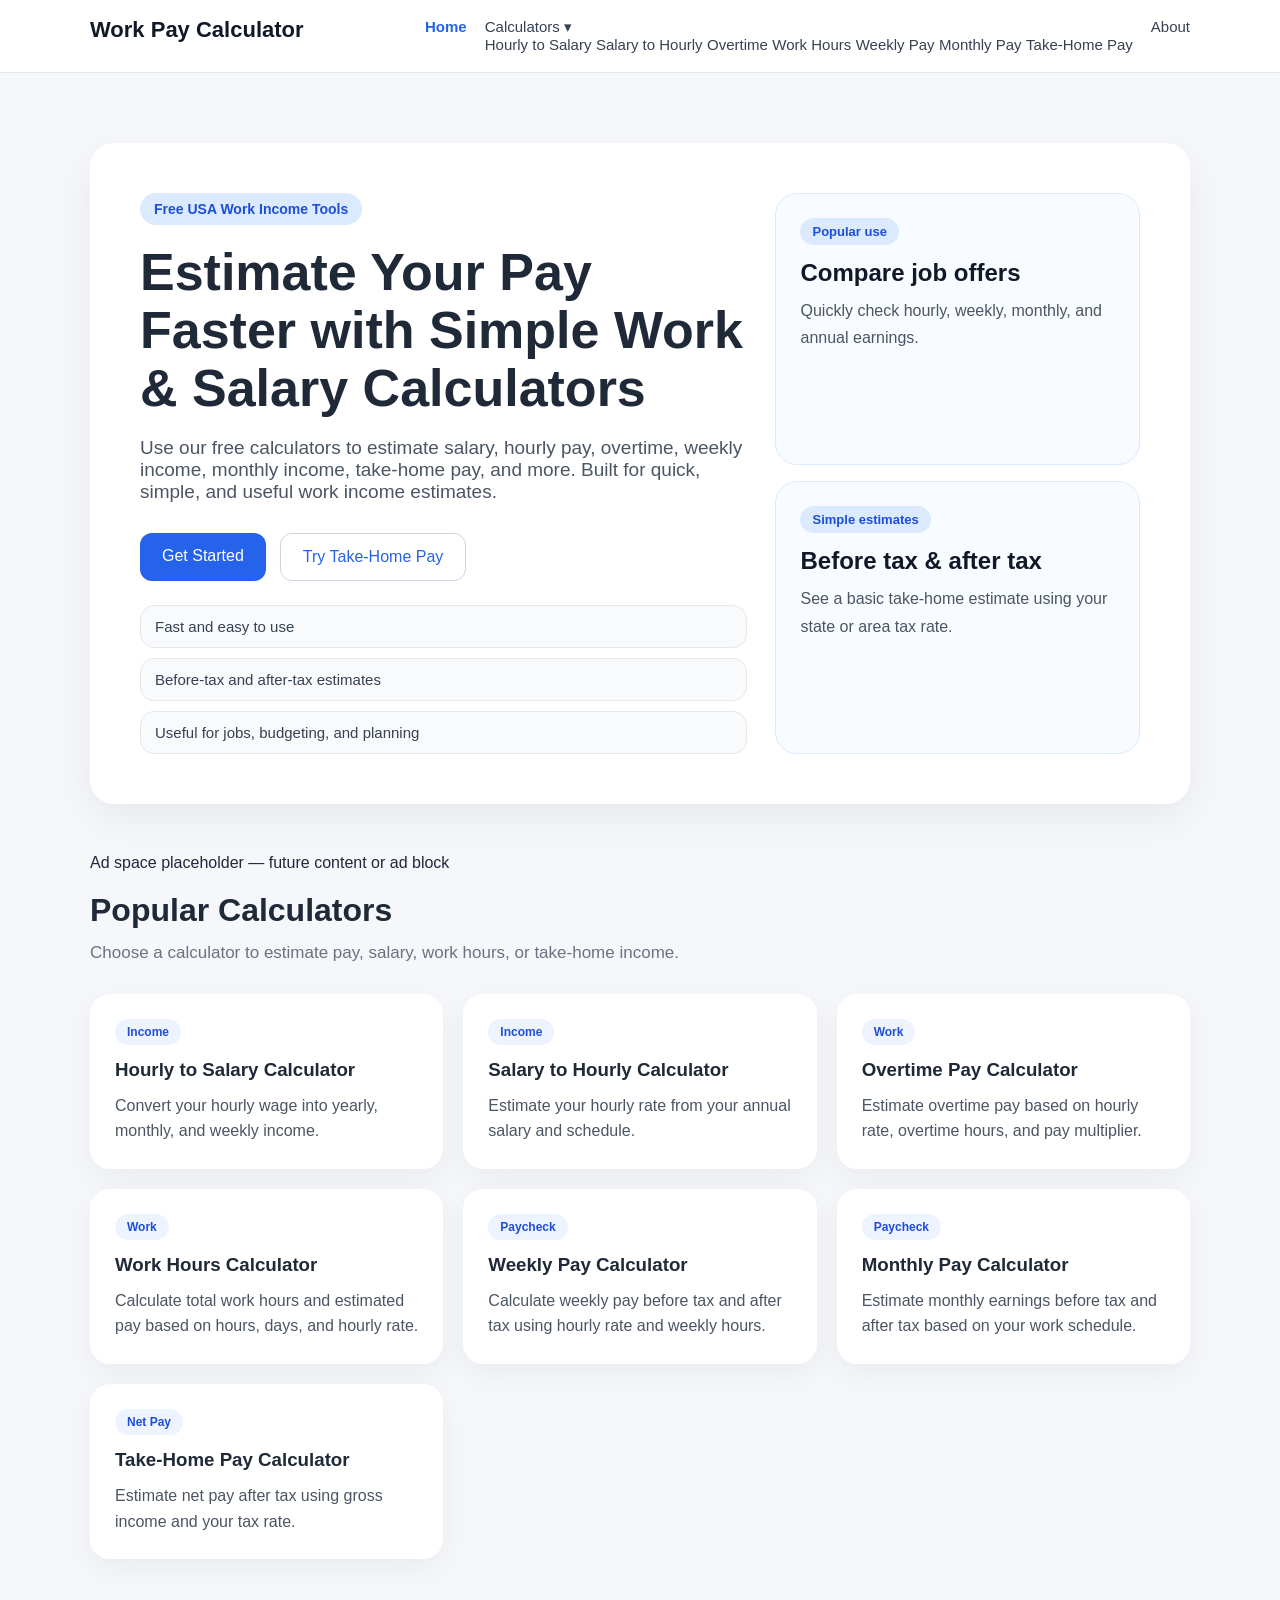
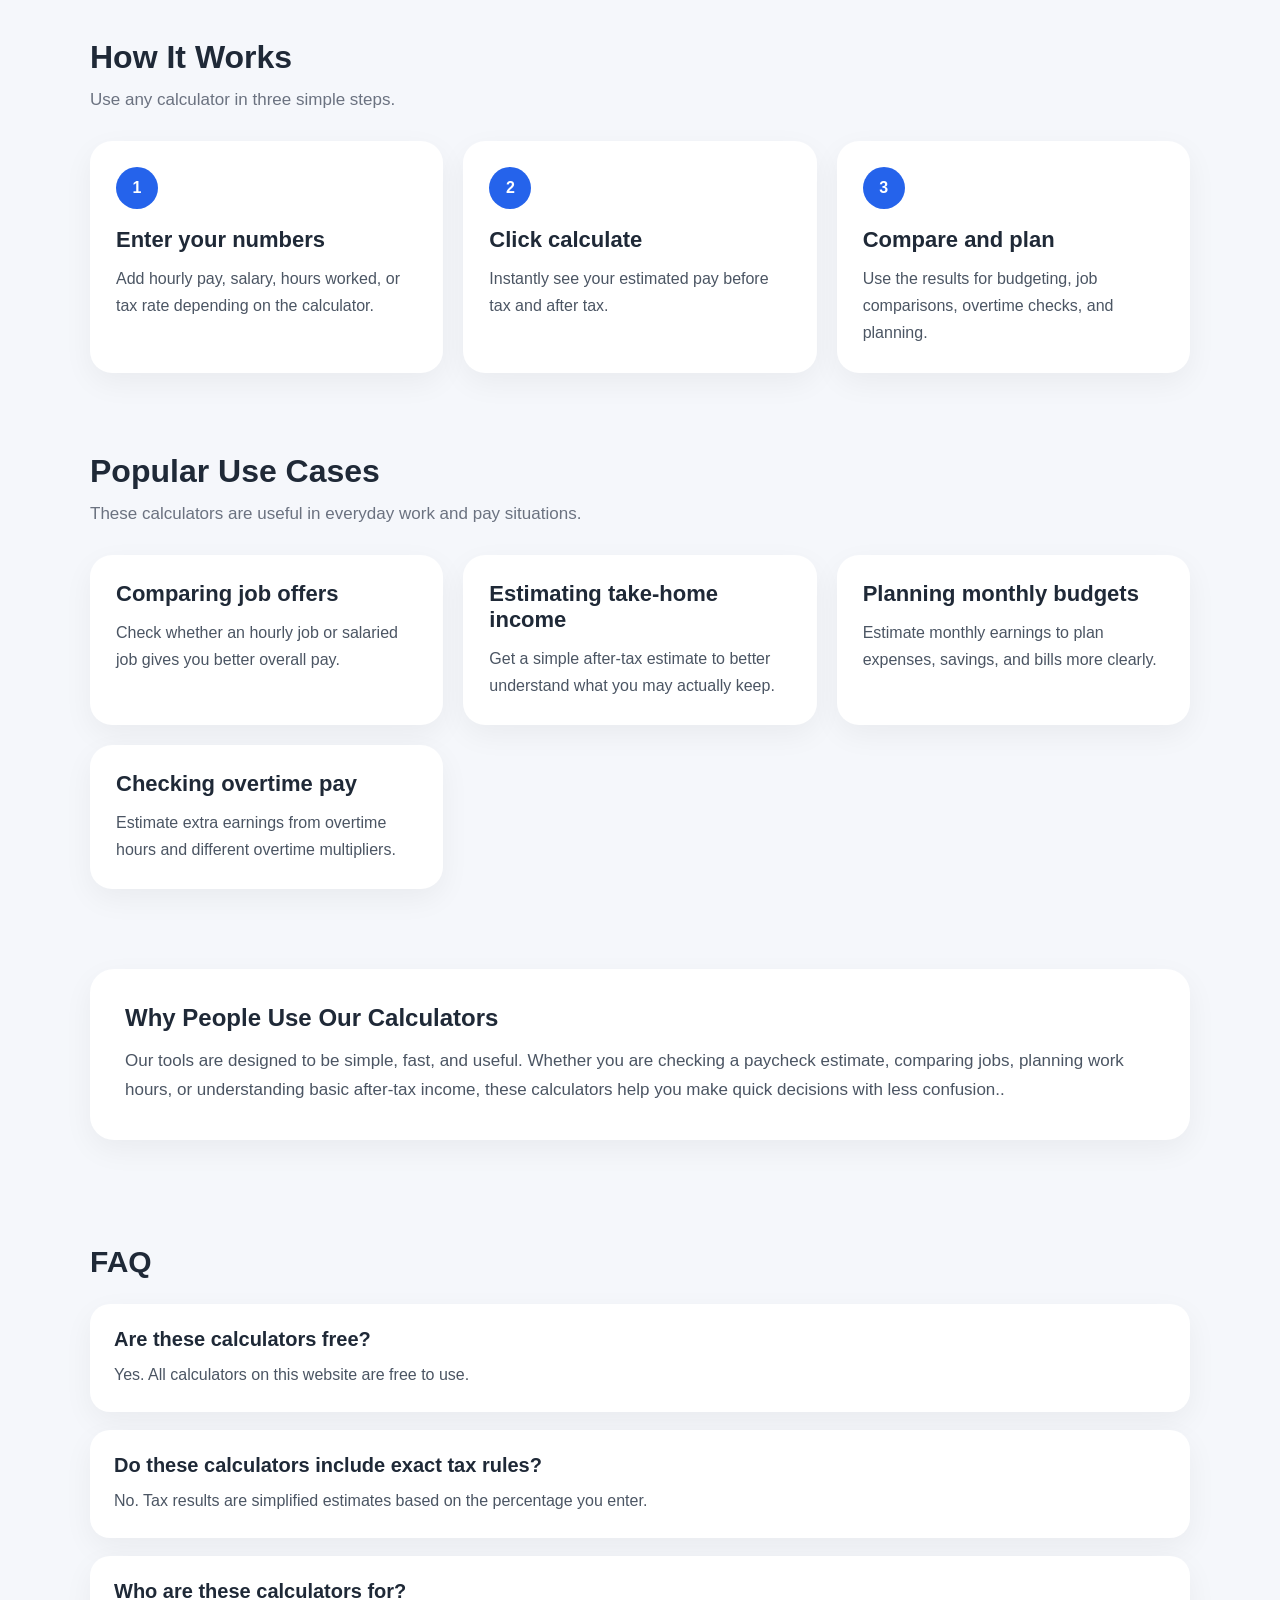
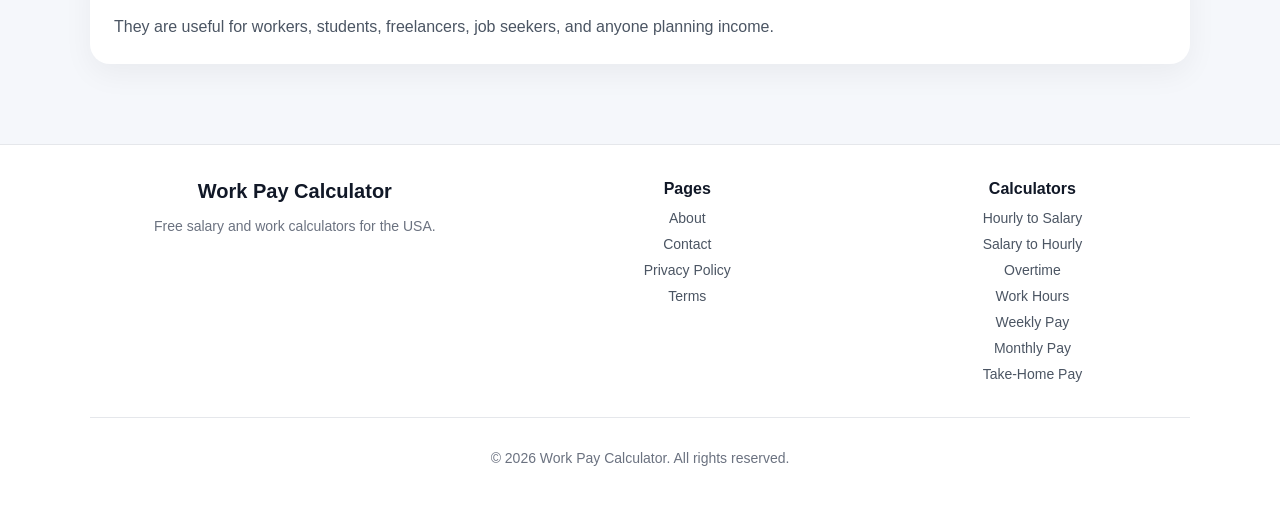
==== index.html @ ed61ca76 "commit" ====
<!DOCTYPE html>
<html lang="en">
<head>
    <meta name="google-site-verification" content="kU5WNx88euEe9lSblEn7c-zo62_xEEezcfYsFqcPrnw" />
    <meta charset="UTF-8">
    <meta name="viewport" content="width=device-width, initial-scale=1.0">
    <title>Work Pay Calculator | Free Salary & Work Tools for the USA</title>
    <meta name="description" content="Free online salary and work calculators for the USA. Convert hourly pay to salary, salary to hourly, overtime, work hours, weekly pay, monthly pay, and take-home pay easily.">
    <meta name="keywords" content="salary calculator, hourly to salary, salary to hourly, overtime calculator, work hours calculator, weekly pay calculator, monthly pay calculator, take-home pay calculator">
    <meta name="author" content="Work Pay Calculator">
    <link rel="canonical" href="https://abi-1-1.github.io/work-pay-calculator/">

    <meta property="og:title" content="Work Pay Calculator | Free Salary & Work Tools for the USA">
    <meta property="og:description" content="Free online calculators for salary, hourly pay, overtime, work hours, weekly pay, monthly pay, and take-home pay.">
    <meta property="og:type" content="website">
    <meta property="og:url" content="https://abi-1-1.github.io/work-pay-calculator/">
    <meta property="og:site_name" content="Work Pay Calculator">

    <meta name="twitter:card" content="summary">
    <meta name="twitter:title" content="Work Pay Calculator">
    <meta name="twitter:description" content="Free salary and work calculators for the USA.">

    <link rel="stylesheet" href="css/style.css">
</head>
<body>

    <header class="site-header">
        <div class="container">
            <a href="index.html" class="logo">Work Pay Calculator</a>

            <nav class="nav">
                <a class="active" href="index.html">Home</a>

                <div class="dropdown">
                    <a href="#" class="dropdown-toggle">Calculators ▾</a>
                    <div class="dropdown-menu">
                        <a href="hourly-to-salary.html">Hourly to Salary</a>
                        <a href="salary-to-hourly.html">Salary to Hourly</a>
                        <a href="overtime-calculator.html">Overtime</a>
                        <a href="work-hours-calculator.html">Work Hours</a>
                        <a href="weekly-pay-calculator.html">Weekly Pay</a>
                        <a href="monthly-pay-calculator.html">Monthly Pay</a>
                        <a href="take-home-pay-calculator.html">Take-Home Pay</a>
                    </div>
                </div>

                <a href="about.html">About</a>
            </nav>
        </div>
    </header>

    <main>
        <section class="hero hero-large">
            <div class="container">
                <div class="hero-box hero-grid">
                    <div class="hero-text">
                        <span class="hero-badge">Free USA Work Income Tools</span>
                        <h1>Estimate Your Pay Faster with Simple Work & Salary Calculators</h1>
                        <p>
                            Use our free calculators to estimate salary, hourly pay, overtime,
                            weekly income, monthly income, take-home pay, and more.
                            Built for quick, simple, and useful work income estimates.
                        </p>

                        <div class="hero-actions">
                            <a class="main-button" href="hourly-to-salary.html">Get Started</a>
                            <a class="secondary-button" href="take-home-pay-calculator.html">Try Take-Home Pay</a>
                        </div>

                        <div class="hero-points">
                            <div class="hero-point">Fast and easy to use</div>
                            <div class="hero-point">Before-tax and after-tax estimates</div>
                            <div class="hero-point">Useful for jobs, budgeting, and planning</div>
                        </div>
                    </div>

                    <div class="hero-side-card">
                        <div class="mini-stat-card">
                            <div class="mini-stat-label">Popular use</div>
                            <div class="mini-stat-title">Compare job offers</div>
                            <p>Quickly check hourly, weekly, monthly, and annual earnings.</p>
                        </div>

                        <div class="mini-stat-card">
                            <div class="mini-stat-label">Simple estimates</div>
                            <div class="mini-stat-title">Before tax & after tax</div>
                            <p>See a basic take-home estimate using your state or area tax rate.</p>
                        </div>
                    </div>
                </div>
            </div>
        </section>

        <section class="container">
            <div class="ad-placeholder">
                Ad space placeholder — future content or ad block
            </div>
        </section>

        <section class="cards-section">
            <div class="container">
                <div class="section-heading">
                    <h2>Popular Calculators</h2>
                    <p>Choose a calculator to estimate pay, salary, work hours, or take-home income.</p>
                </div>

                <div class="cards cards-better">
                    <a class="card card-link" href="hourly-to-salary.html">
                        <span class="card-tag">Income</span>
                        <h3>Hourly to Salary Calculator</h3>
                        <p>Convert your hourly wage into yearly, monthly, and weekly income.</p>
                    </a>

                    <a class="card card-link" href="salary-to-hourly.html">
                        <span class="card-tag">Income</span>
                        <h3>Salary to Hourly Calculator</h3>
                        <p>Estimate your hourly rate from your annual salary and schedule.</p>
                    </a>

                    <a class="card card-link" href="overtime-calculator.html">
                        <span class="card-tag">Work</span>
                        <h3>Overtime Pay Calculator</h3>
                        <p>Estimate overtime pay based on hourly rate, overtime hours, and pay multiplier.</p>
                    </a>

                    <a class="card card-link" href="work-hours-calculator.html">
                        <span class="card-tag">Work</span>
                        <h3>Work Hours Calculator</h3>
                        <p>Calculate total work hours and estimated pay based on hours, days, and hourly rate.</p>
                    </a>

                    <a class="card card-link" href="weekly-pay-calculator.html">
                        <span class="card-tag">Paycheck</span>
                        <h3>Weekly Pay Calculator</h3>
                        <p>Calculate weekly pay before tax and after tax using hourly rate and weekly hours.</p>
                    </a>

                    <a class="card card-link" href="monthly-pay-calculator.html">
                        <span class="card-tag">Paycheck</span>
                        <h3>Monthly Pay Calculator</h3>
                        <p>Estimate monthly earnings before tax and after tax based on your work schedule.</p>
                    </a>

                    <a class="card card-link" href="take-home-pay-calculator.html">
                        <span class="card-tag">Net Pay</span>
                        <h3>Take-Home Pay Calculator</h3>
                        <p>Estimate net pay after tax using gross income and your tax rate.</p>
                    </a>
                </div>
            </div>
        </section>

        <section class="info-section">
            <div class="container">
                <div class="section-heading">
                    <h2>How It Works</h2>
                    <p>Use any calculator in three simple steps.</p>
                </div>

                <div class="steps-grid">
                    <div class="step-card">
                        <div class="step-number">1</div>
                        <h3>Enter your numbers</h3>
                        <p>Add hourly pay, salary, hours worked, or tax rate depending on the calculator.</p>
                    </div>

                    <div class="step-card">
                        <div class="step-number">2</div>
                        <h3>Click calculate</h3>
                        <p>Instantly see your estimated pay before tax and after tax.</p>
                    </div>

                    <div class="step-card">
                        <div class="step-number">3</div>
                        <h3>Compare and plan</h3>
                        <p>Use the results for budgeting, job comparisons, overtime checks, and planning.</p>
                    </div>
                </div>
            </div>
        </section>

        <section class="use-cases-section">
            <div class="container">
                <div class="section-heading">
                    <h2>Popular Use Cases</h2>
                    <p>These calculators are useful in everyday work and pay situations.</p>
                </div>

                <div class="use-cases-grid">
                    <div class="use-case-card">
                        <h3>Comparing job offers</h3>
                        <p>Check whether an hourly job or salaried job gives you better overall pay.</p>
                    </div>

                    <div class="use-case-card">
                        <h3>Estimating take-home income</h3>
                        <p>Get a simple after-tax estimate to better understand what you may actually keep.</p>
                    </div>

                    <div class="use-case-card">
                        <h3>Planning monthly budgets</h3>
                        <p>Estimate monthly earnings to plan expenses, savings, and bills more clearly.</p>
                    </div>

                    <div class="use-case-card">
                        <h3>Checking overtime pay</h3>
                        <p>Estimate extra earnings from overtime hours and different overtime multipliers.</p>
                    </div>
                </div>
            </div>
        </section>

        <section class="why-section">
            <div class="container">
                <div class="info-box">
                    <h2>Why People Use Our Calculators</h2>
                    <p>
                        Our tools are designed to be simple, fast, and useful. Whether you are checking
                        a paycheck estimate, comparing jobs, planning work hours, or understanding basic
                        after-tax income, these calculators help you make quick decisions with less confusion..
                    </p>
                </div>
            </div>
        </section>

        <section class="faq-section">
            <div class="container">
                <h2>FAQ</h2>

                <div class="faq-list">
                    <div class="faq-item">
                        <h3>Are these calculators free?</h3>
                        <p>Yes. All calculators on this website are free to use.</p>
                    </div>

                    <div class="faq-item">
                        <h3>Do these calculators include exact tax rules?</h3>
                        <p>No. Tax results are simplified estimates based on the percentage you enter.</p>
                    </div>

                    <div class="faq-item">
                        <h3>Who are these calculators for?</h3>
                        <p>They are useful for workers, students, freelancers, job seekers, and anyone planning income.</p>
                    </div>
                </div>
            </div>
        </section>
    </main>

    <footer class="site-footer">
        <div class="container footer-grid">
            <div>
                <div class="footer-brand">Work Pay Calculator</div>
                <p class="footer-text">Free salary and work calculators for the USA.</p>
            </div>

            <div>
                <div class="footer-title">Pages</div>
                <a href="about.html">About</a>
                <a href="contact.html">Contact</a>
                <a href="privacy-policy.html">Privacy Policy</a>
                <a href="terms.html">Terms</a>
            </div>

            <div>
                <div class="footer-title">Calculators</div>
                <a href="hourly-to-salary.html">Hourly to Salary</a>
                <a href="salary-to-hourly.html">Salary to Hourly</a>
                <a href="overtime-calculator.html">Overtime</a>
                <a href="work-hours-calculator.html">Work Hours</a>
                <a href="weekly-pay-calculator.html">Weekly Pay</a>
                <a href="monthly-pay-calculator.html">Monthly Pay</a>
                <a href="take-home-pay-calculator.html">Take-Home Pay</a>
            </div>
        </div>

        <div class="container footer-bottom">
            <p>© 2026 Work Pay Calculator. All rights reserved.</p>
        </div>
    </footer>

</body>
</html>
---- css/style.css ----
* {
    box-sizing: border-box;
}

body {
    margin: 0;
    font-family: Arial, sans-serif;
    color: #1f2937;
    background: #f5f7fb;
}

.container {
    width: 90%;
    max-width: 1100px;
    margin: 0 auto;
}

.site-header {
    background: white;
    border-bottom: 1px solid #e5e7eb;
}

.site-header .container {
    display: flex;
    justify-content: space-between;
    align-items: flex-start;
    padding: 18px 0;
    gap: 24px;
}

.logo {
    font-size: 22px;
    font-weight: bold;
    color: #111827;
    text-decoration: none;
    line-height: 1.1;
    flex-shrink: 0;
}

.nav {
    display: flex;
    flex-wrap: wrap;
    gap: 10px 18px;
    justify-content: flex-end;
}

.nav a {
    text-decoration: none;
    color: #374151;
    font-size: 15px;
    margin-left: 0;
    white-space: nowrap;
}

.nav a:hover {
    color: #111827;
}

.hero {
    padding: 80px 0;
}

.hero-box {
    background: white;
    border-radius: 24px;
    padding: 60px;
    box-shadow: 0 15px 40px rgba(0, 0, 0, 0.06);
}

.hero h1 {
    font-size: 42px;
    margin-top: 0;
    margin-bottom: 20px;
    line-height: 1.2;
}

.hero p {
    font-size: 18px;
    color: #4b5563;
    max-width: 700px;
    margin-bottom: 30px;
}

button {
    background: #2563eb;
    color: white;
    border: none;
    padding: 14px 22px;
    border-radius: 12px;
    font-size: 16px;
    cursor: pointer;
}

button:hover {
    background: #1d4ed8;
}

.cards-section {
    padding: 20px 0 80px;
}

.cards-section h2 {
    font-size: 30px;
    margin-bottom: 25px;
}

.cards {
    display: grid;
    grid-template-columns: repeat(3, 1fr);
    gap: 20px;
}

.card {
    background: white;
    border-radius: 20px;
    padding: 25px;
    box-shadow: 0 10px 30px rgba(0, 0, 0, 0.05);
}

.card h3 {
    margin-top: 0;
    margin-bottom: 12px;
}

.card p {
    margin: 0;
    color: #4b5563;
    line-height: 1.6;
}

.site-footer {
    background: white;
    border-top: 1px solid #e5e7eb;
    padding: 25px 0;
    text-align: center;
    color: #6b7280;
    font-size: 14px;
}

@media (max-width: 900px) {
    .cards {
        grid-template-columns: 1fr;
    }

    .hero-box {
        padding: 35px 25px;
    }

    .hero h1 {
        font-size: 30px;
    }

    .site-header .container {
        flex-direction: column;
        gap: 15px;
    }

    .nav a {
        margin: 0 10px;
    }
}

.main-button {
    display: inline-block;
    background: #2563eb;
    color: white;
    text-decoration: none;
    padding: 14px 22px;
    border-radius: 12px;
    font-size: 16px;
}

.main-button:hover {
    background: #1d4ed8;
}

.calculator-page {
    padding: 70px 0;
}

.calculator-box {
    background: white;
    border-radius: 24px;
    padding: 40px;
    box-shadow: 0 15px 40px rgba(0, 0, 0, 0.06);
    max-width: 700px;
    margin: 0 auto;
}

.calculator-box h1 {
    margin-top: 0;
    margin-bottom: 15px;
    font-size: 36px;
}

.calculator-intro {
    color: #4b5563;
    line-height: 1.6;
    margin-bottom: 30px;
}

.form-group {
    margin-bottom: 20px;
}

.form-group label {
    display: block;
    margin-bottom: 8px;
    font-weight: bold;
}

.form-group input {
    width: 100%;
    padding: 14px;
    border: 1px solid #d1d5db;
    border-radius: 12px;
    font-size: 16px;
}

.result-box {
    margin-top: 30px;
    background: #f9fafb;
    border-radius: 18px;
    padding: 25px;
}

.result-box h2 {
    margin-top: 0;
}

.result-box p {
    font-size: 18px;
    margin: 12px 0;
}


.logo {
    font-size: 22px;
    font-weight: bold;
    color: #111827;
    text-decoration: none;
}

.hero-badge {
    display: inline-block;
    background: #dbeafe;
    color: #1d4ed8;
    padding: 8px 14px;
    border-radius: 999px;
    font-size: 14px;
    font-weight: bold;
    margin-bottom: 18px;
}

.hero-actions {
    display: flex;
    gap: 14px;
    flex-wrap: wrap;
    margin-top: 10px;
}

.hero-actions a {
    text-align: center;
}

.secondary-button {
    display: inline-block;
    background: white;
    color: #2563eb;
    text-decoration: none;
    padding: 14px 22px;
    border-radius: 12px;
    font-size: 16px;
    border: 1px solid #cbd5e1;
}

.secondary-button:hover {
    background: #f8fafc;
}

.card-link {
    text-decoration: none;
    color: inherit;
    display: block;
}

.card-link:hover {
    transform: translateY(-3px);
    transition: 0.2s;
}

.info-section {
    padding: 0 0 80px;
}

.info-box {
    background: white;
    border-radius: 24px;
    padding: 35px;
    box-shadow: 0 10px 30px rgba(0, 0, 0, 0.05);
}

.info-box h2 {
    margin-top: 0;
    margin-bottom: 15px;
}

.info-box p {
    margin: 0;
    color: #4b5563;
    line-height: 1.7;
    font-size: 17px;
}

.faq-section {
    padding: 0 0 80px;
}

.faq-section h2 {
    font-size: 30px;
    margin-bottom: 25px;
}

.faq-list {
    display: grid;
    gap: 18px;
}

.faq-item {
    background: white;
    border-radius: 20px;
    padding: 24px;
    box-shadow: 0 10px 30px rgba(0, 0, 0, 0.05);
}

.faq-item h3 {
    margin-top: 0;
    margin-bottom: 10px;
    font-size: 20px;
}

.faq-item p {
    margin: 0;
    color: #4b5563;
    line-height: 1.7;
}

.page-section {
    padding: 70px 0;
}

.content-box {
    background: white;
    border-radius: 24px;
    padding: 40px;
    box-shadow: 0 15px 40px rgba(0, 0, 0, 0.06);
    max-width: 850px;
    margin: 0 auto;
}

.content-box h1 {
    margin-top: 0;
    margin-bottom: 20px;
    font-size: 38px;
}

.content-box h2 {
    margin-top: 30px;
    margin-bottom: 14px;
    font-size: 24px;
}

.content-box p {
    color: #4b5563;
    line-height: 1.8;
    font-size: 17px;
    margin-bottom: 16px;
}

.content-list {
    color: #4b5563;
    line-height: 1.8;
    padding-left: 22px;
}

.calculator-content {
    margin-top: 30px;
}

.button-row {
    display: flex;
    gap: 12px;
    flex-wrap: wrap;
}

.secondary-action {
    background: #e5e7eb;
    color: #111827;
}

.secondary-action:hover {
    background: #d1d5db;
}

.nav a.active {
    color: #2563eb;
    font-weight: bold;
}

.result-box {
    margin-top: 30px;
    background: linear-gradient(135deg, #f8fbff, #eef4ff);
    border: 1px solid #dbeafe;
    border-radius: 18px;
    padding: 25px;
}

.result-box h2 {
    margin-top: 0;
    margin-bottom: 16px;
}

.result-box p {
    font-size: 18px;
    margin: 12px 0;
    color: #1f2937;
}

.result-box span {
    font-weight: bold;
    color: #1d4ed8;
}

.site-footer {
    background: white;
    border-top: 1px solid #e5e7eb;
    padding-top: 35px;
    color: #6b7280;
    font-size: 14px;
}

.footer-grid {
    display: grid;
    grid-template-columns: 1.3fr 1fr 1fr;
    gap: 30px;
    padding-bottom: 25px;
}

.footer-brand {
    font-size: 20px;
    font-weight: bold;
    color: #111827;
    margin-bottom: 12px;
}

.footer-text {
    margin: 0;
    color: #6b7280;
    line-height: 1.7;
}

.footer-title {
    font-size: 16px;
    font-weight: bold;
    color: #111827;
    margin-bottom: 12px;
}

.site-footer a {
    display: block;
    text-decoration: none;
    color: #4b5563;
    margin-bottom: 10px;
}

.site-footer a:hover {
    color: #2563eb;
}

.footer-bottom {
    border-top: 1px solid #e5e7eb;
    padding: 18px 0;
    text-align: center;
}

@media (max-width: 900px) {
    .footer-grid {
        grid-template-columns: 1fr;
    }
}

.field-note {
    margin-top: 8px;
    font-size: 14px;
    line-height: 1.6;
    color: #6b7280;
}

.hero-large {
    padding: 70px 0 50px;
}

.hero-grid {
    display: grid;
    grid-template-columns: 1.5fr 0.9fr;
    gap: 28px;
    align-items: stretch;
}

.hero-large .hero-box {
    padding: 50px;
}

.hero-large h1 {
    font-size: 52px;
    line-height: 1.12;
    margin-bottom: 18px;
}

.hero-large p {
    font-size: 19px;
    max-width: 760px;
}

.hero-points {
    display: grid;
    gap: 10px;
    margin-top: 24px;
}

.hero-point {
    background: #f8fafc;
    border: 1px solid #e5e7eb;
    border-radius: 14px;
    padding: 12px 14px;
    font-size: 15px;
    color: #374151;
}

.hero-side-card {
    display: grid;
    gap: 16px;
}

.mini-stat-card {
    background: #f8fbff;
    border: 1px solid #dbeafe;
    border-radius: 22px;
    padding: 24px;
}

.mini-stat-label {
    display: inline-block;
    background: #dbeafe;
    color: #1d4ed8;
    padding: 6px 12px;
    border-radius: 999px;
    font-size: 13px;
    font-weight: bold;
    margin-bottom: 14px;
}

.mini-stat-title {
    font-size: 24px;
    font-weight: bold;
    color: #111827;
    margin-bottom: 10px;
}

.mini-stat-card p {
    margin: 0;
    color: #4b5563;
    line-height: 1.7;
    font-size: 16px;
}

.section-heading {
    margin-bottom: 26px;
}

.section-heading h2 {
    font-size: 32px;
    margin: 0 0 10px;
}

.section-heading p {
    margin: 0;
    color: #6b7280;
    font-size: 17px;
    line-height: 1.7;
}

.cards-better {
    grid-template-columns: repeat(3, 1fr);
}

.card-tag {
    display: inline-block;
    background: #eef4ff;
    color: #1d4ed8;
    border-radius: 999px;
    padding: 6px 12px;
    font-size: 12px;
    font-weight: bold;
    margin-bottom: 14px;
}

.card-link {
    transition: transform 0.2s, box-shadow 0.2s;
}

.card-link:hover {
    transform: translateY(-4px);
    box-shadow: 0 18px 34px rgba(0, 0, 0, 0.08);
}

.steps-grid,
.use-cases-grid {
    display: grid;
    grid-template-columns: repeat(3, 1fr);
    gap: 20px;
}

.step-card,
.use-case-card {
    background: white;
    border-radius: 22px;
    padding: 26px;
    box-shadow: 0 10px 30px rgba(0, 0, 0, 0.05);
}

.step-number {
    width: 42px;
    height: 42px;
    border-radius: 50%;
    background: #2563eb;
    color: white;
    display: flex;
    align-items: center;
    justify-content: center;
    font-weight: bold;
    margin-bottom: 18px;
}

.step-card h3,
.use-case-card h3 {
    margin-top: 0;
    margin-bottom: 12px;
    font-size: 22px;
}

.step-card p,
.use-case-card p {
    margin: 0;
    color: #4b5563;
    line-height: 1.7;
}

.use-cases-section,
.why-section {
    padding: 0 0 80px;
}

@media (max-width: 1100px) {
    .hero-grid {
        grid-template-columns: 1fr;
    }

    .cards-better,
    .steps-grid,
    .use-cases-grid {
        grid-template-columns: 1fr 1fr;
    }

    .hero-large h1 {
        font-size: 40px;
    }
}

@media (max-width: 900px) {
    .cards-better,
    .steps-grid,
    .use-cases-grid {
        grid-template-columns: 1fr;
    }

    .hero-large .hero-box {
        padding: 32px 24px;
    }

    .hero-large h1 {
        font-size: 32px;
    }

    .hero-large p {
        font-size: 17px;
    }
}

.hero-large {
    padding: 70px 0 50px;
}

.hero-grid {
    display: grid;
    grid-template-columns: 1.5fr 0.9fr;
    gap: 28px;
    align-items: stretch;
}

.hero-large .hero-box {
    padding: 50px;
}

.hero-large h1 {
    font-size: 52px;
    line-height: 1.12;
    margin-bottom: 18px;
}

.hero-large p {
    font-size: 19px;
    max-width: 760px;
}

.hero-points {
    display: grid;
    gap: 10px;
    margin-top: 24px;
}

.hero-point {
    background: #f8fafc;
    border: 1px solid #e5e7eb;
    border-radius: 14px;
    padding: 12px 14px;
    font-size: 15px;
    color: #374151;
}

.hero-side-card {
    display: grid;
    gap: 16px;
}

.mini-stat-card {
    background: #f8fbff;
    border: 1px solid #dbeafe;
    border-radius: 22px;
    padding: 24px;
}

.mini-stat-label {
    display: inline-block;
    background: #dbeafe;
    color: #1d4ed8;
    padding: 6px 12px;
    border-radius: 999px;
    font-size: 13px;
    font-weight: bold;
    margin-bottom: 14px;
}

.mini-stat-title {
    font-size: 24px;
    font-weight: bold;
    color: #111827;
    margin-bottom: 10px;
}

.mini-stat-card p {
    margin: 0;
    color: #4b5563;
    line-height: 1.7;
    font-size: 16px;
}

.section-heading {
    margin-bottom: 26px;
}

.section-heading h2 {
    font-size: 32px;
    margin: 0 0 10px;
}

.section-heading p {
    margin: 0;
    color: #6b7280;
    font-size: 17px;
    line-height: 1.7;
}

.cards-better {
    grid-template-columns: repeat(3, 1fr);
}

.card-tag {
    display: inline-block;
    background: #eef4ff;
    color: #1d4ed8;
    border-radius: 999px;
    padding: 6px 12px;
    font-size: 12px;
    font-weight: bold;
    margin-bottom: 14px;
}

.card-link {
    transition: transform 0.2s, box-shadow 0.2s;
}

.card-link:hover {
    transform: translateY(-4px);
    box-shadow: 0 18px 34px rgba(0, 0, 0, 0.08);
}

.steps-grid,
.use-cases-grid {
    display: grid;
    grid-template-columns: repeat(3, 1fr);
    gap: 20px;
}

.step-card,
.use-case-card {
    background: white;
    border-radius: 22px;
    padding: 26px;
    box-shadow: 0 10px 30px rgba(0, 0, 0, 0.05);
}

.step-number {
    width: 42px;
    height: 42px;
    border-radius: 50%;
    background: #2563eb;
    color: white;
    display: flex;
    align-items: center;
    justify-content: center;
    font-weight: bold;
    margin-bottom: 18px;
}

.step-card h3,
.use-case-card h3 {
    margin-top: 0;
    margin-bottom: 12px;
    font-size: 22px;
}

.step-card p,
.use-case-card p {
    margin: 0;
    color: #4b5563;
    line-height: 1.7;
}

.use-cases-section,
.why-section {
    padding: 0 0 80px;
}

@media (max-width: 1100px) {
    .hero-grid {
        grid-template-columns: 1fr;
    }

    .cards-better,
    .steps-grid,
    .use-cases-grid {
        grid-template-columns: 1fr 1fr;
    }

    .hero-large h1 {
        font-size: 40px;
    }
}

@media (max-width: 900px) {
    .cards-better,
    .steps-grid,
    .use-cases-grid {
        grid-template-columns: 1fr;
    }

    .hero-large .hero-box {
        padding: 32px 24px;
    }

    .hero-large h1 {
        font-size: 32px;
    }

    .hero-large p {
        font-size: 17px;
    }
}
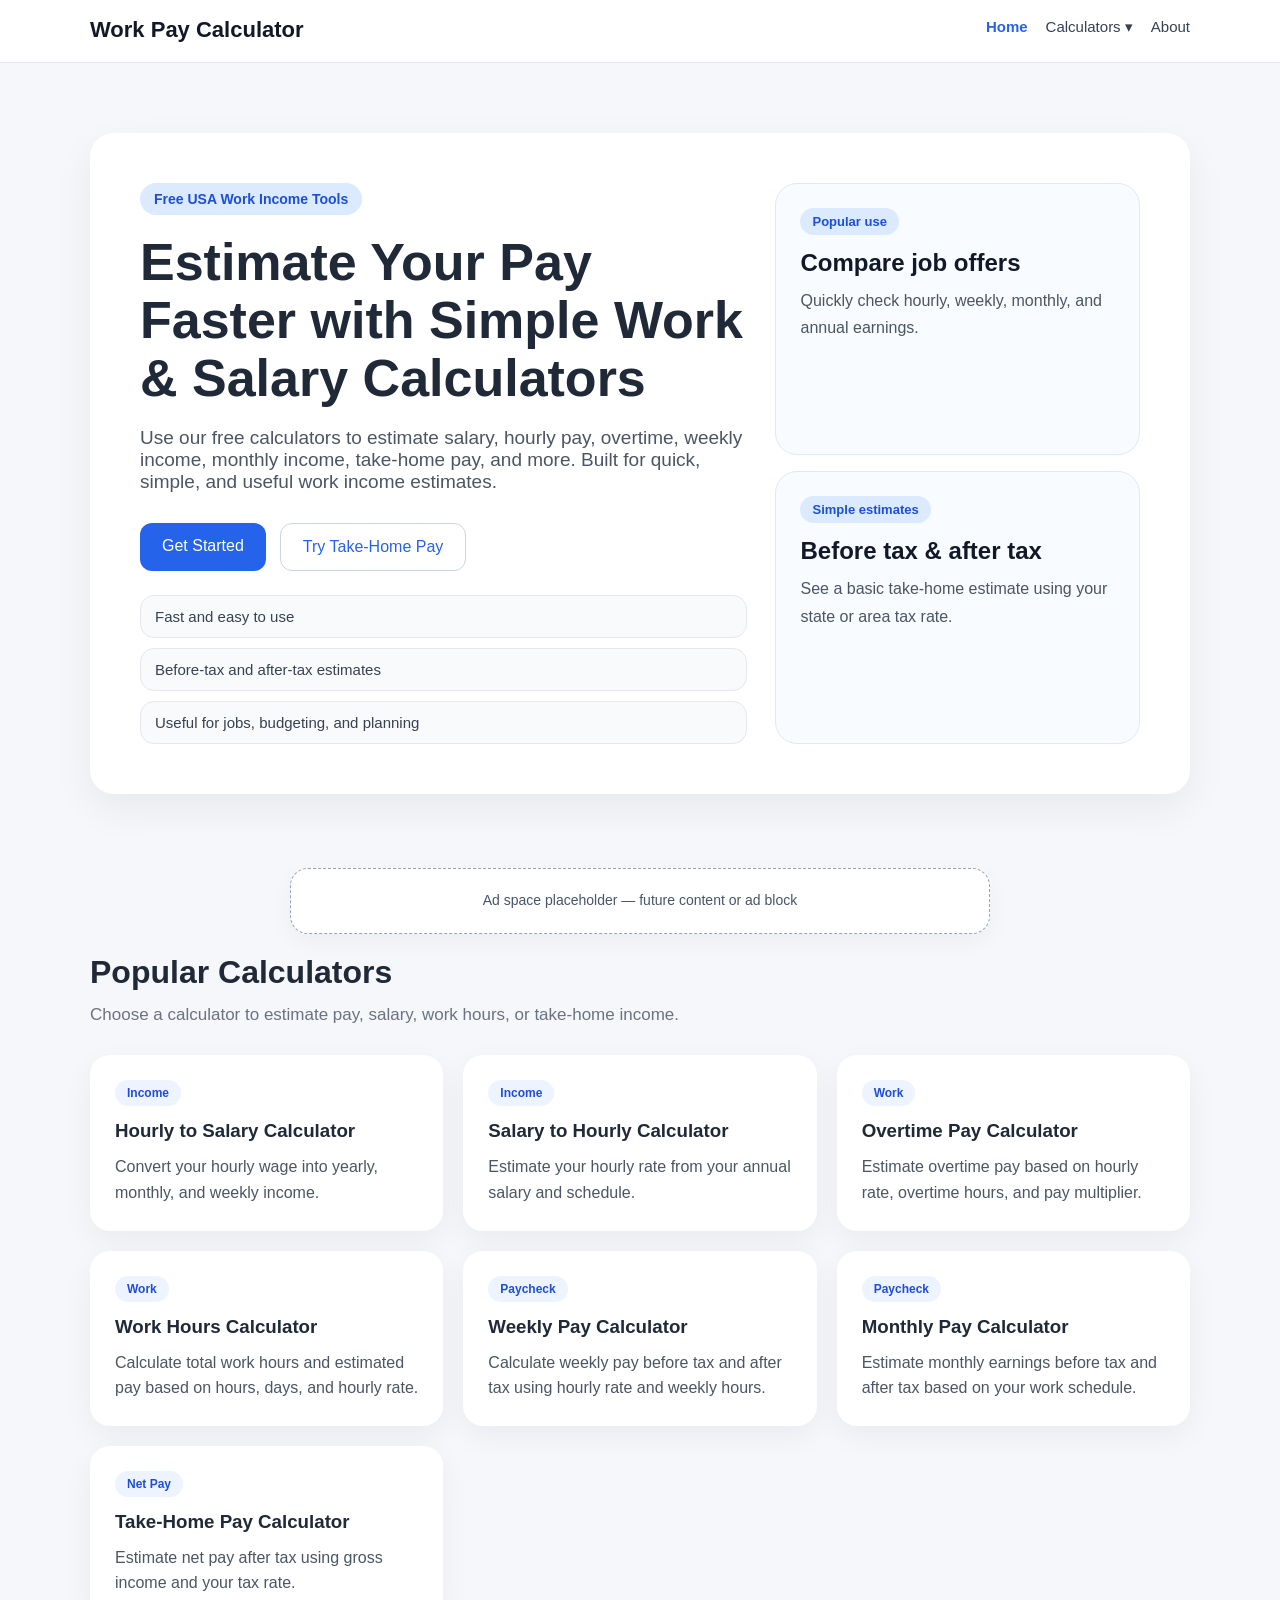
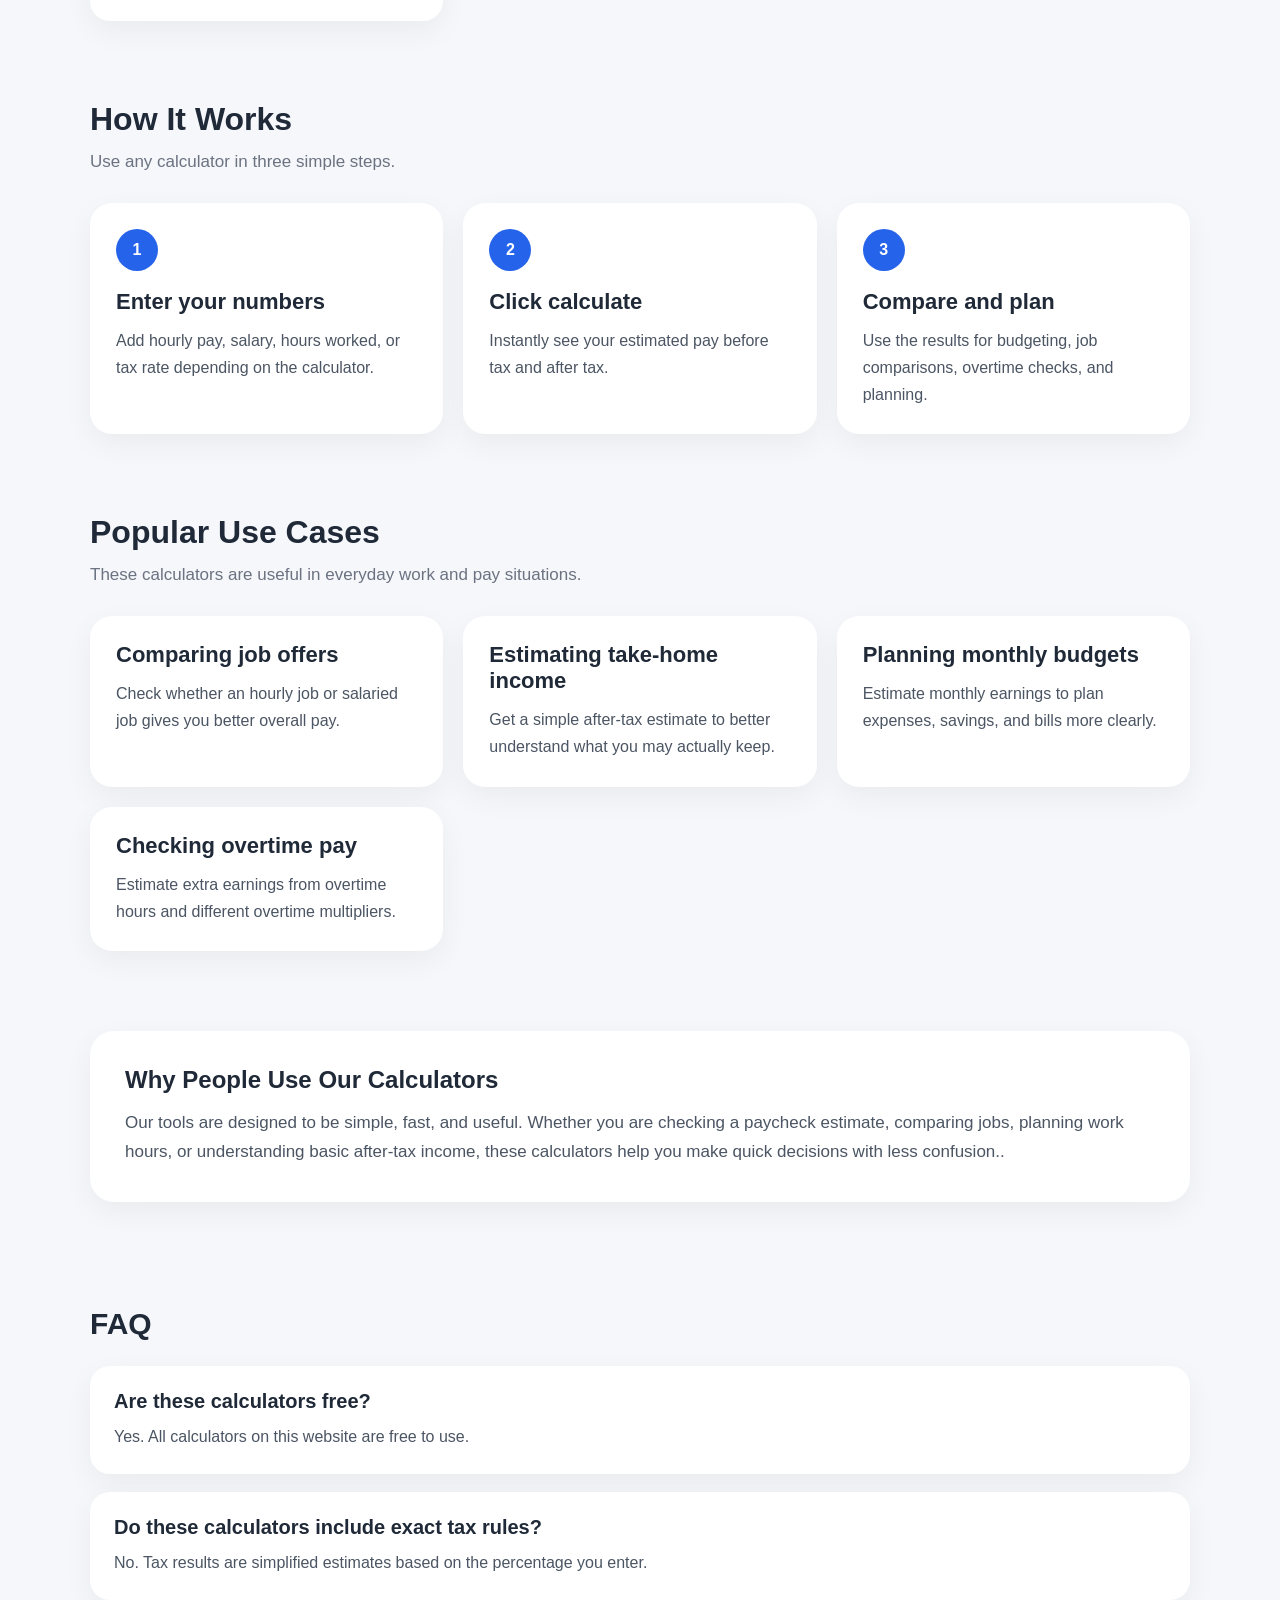
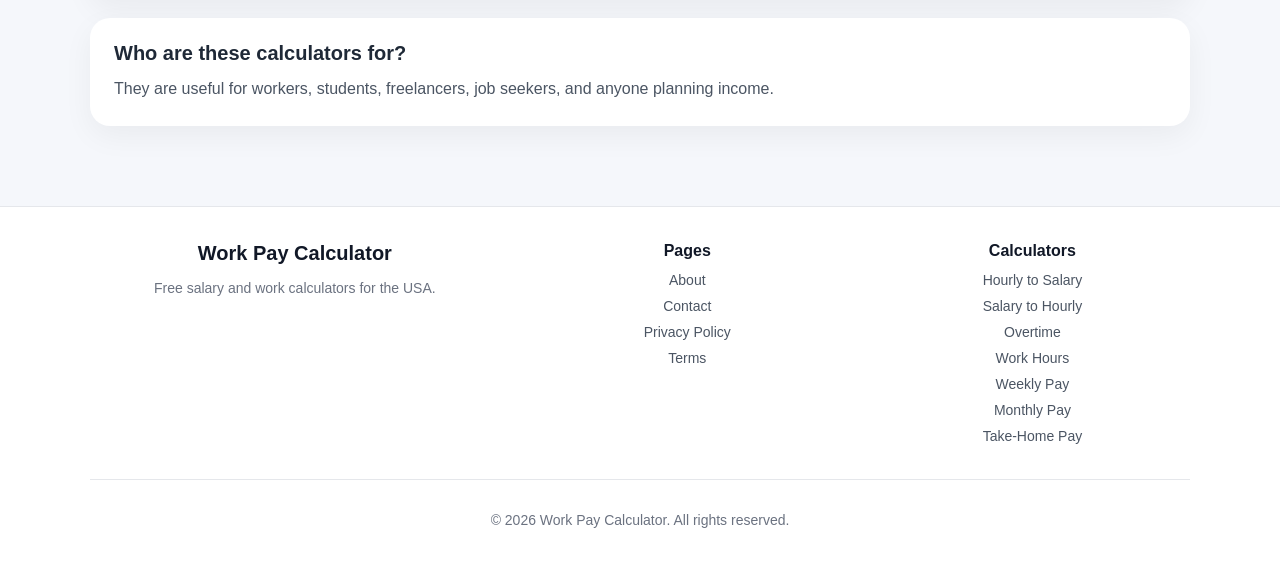
==== commit 882096e3: "Fix favicon and update sitemap" ====
--- a/index.html
+++ b/index.html
@@ -1,7 +1,6 @@
 <!DOCTYPE html>
 <html lang="en">
 <head>
-    <meta name="google-site-verification" content="kU5WNx88euEe9lSblEn7c-zo62_xEEezcfYsFqcPrnw" />
     <meta charset="UTF-8">
     <meta name="viewport" content="width=device-width, initial-scale=1.0">
     <title>Work Pay Calculator | Free Salary & Work Tools for the USA</title>
@@ -20,7 +19,9 @@
     <meta name="twitter:title" content="Work Pay Calculator">
     <meta name="twitter:description" content="Free salary and work calculators for the USA.">
 
+    <link rel="icon" type="image/svg+xml" href="favicon.svg">
     <link rel="stylesheet" href="css/style.css">
+    <meta name="google-site-verification" content="kU5WNx88euEe9lSblEn7c-zo62_xEEezcfYsFqcPrnw" />
 </head>
 <body>
 
--- a/css/style.css
+++ b/css/style.css
@@ -896,4 +896,184 @@
     .hero-large p {
         font-size: 17px;
     }
+}
+
+.dropdown {
+    position: relative;
+}
+
+.dropdown-toggle {
+    display: inline-block;
+    text-decoration: none;
+    color: #374151;
+    font-size: 15px;
+    white-space: nowrap;
+    cursor: pointer;
+}
+
+.dropdown-menu {
+    position: absolute;
+    top: 100%;
+    left: 0;
+    min-width: 230px;
+    background: white;
+    border: 1px solid #e5e7eb;
+    border-radius: 16px;
+    box-shadow: 0 14px 30px rgba(0, 0, 0, 0.08);
+    padding: 10px;
+    display: none;
+    z-index: 1000;
+}
+
+.dropdown-menu a {
+    display: block;
+    padding: 10px 12px;
+    border-radius: 10px;
+    text-decoration: none;
+    color: #374151;
+    font-size: 15px;
+    margin: 0;
+}
+
+.dropdown-menu a:hover {
+    background: #f3f4f6;
+    color: #111827;
+}
+
+.dropdown:hover .dropdown-menu {
+    display: block;
+}
+
+.dropdown-toggle.active,
+.dropdown-toggle:hover {
+    color: #2563eb;
+    font-weight: bold;
+}
+
+.dropdown {
+    position: relative;
+    padding-bottom: 8px;
+}
+
+.dropdown:hover .dropdown-toggle {
+    color: #2563eb;
+    font-weight: bold;
+}
+
+.copy-action {
+    background: #eef2ff;
+    color: #1d4ed8;
+    border: 1px solid #c7d2fe;
+}
+
+.copy-action:hover {
+    background: #e0e7ff;
+}
+
+.ad-placeholder {
+    max-width: 700px;
+    margin: 24px auto 0;
+    background: white;
+    border: 1px dashed #94a3b8;
+    border-radius: 18px;
+    padding: 20px;
+    text-align: center;
+    color: #475569;
+    font-size: 14px;
+    line-height: 1.7;
+    box-shadow: 0 8px 24px rgba(0, 0, 0, 0.04);
+}
+
+.related-section {
+    margin-top: 30px;
+}
+
+.related-grid {
+    display: grid;
+    grid-template-columns: repeat(3, 1fr);
+    gap: 16px;
+}
+
+.related-card {
+    display: block;
+    background: white;
+    border-radius: 18px;
+    padding: 18px;
+    text-decoration: none;
+    color: #111827;
+    box-shadow: 0 8px 24px rgba(0, 0, 0, 0.05);
+    transition: transform 0.2s, box-shadow 0.2s;
+}
+
+.related-card:hover {
+    transform: translateY(-3px);
+    box-shadow: 0 14px 28px rgba(0, 0, 0, 0.08);
+}
+
+.related-card h3 {
+    margin: 0 0 8px;
+    font-size: 18px;
+}
+
+.related-card p {
+    margin: 0;
+    color: #4b5563;
+    line-height: 1.6;
+    font-size: 14px;
+}
+
+.faq-mini {
+    margin-top: 30px;
+}
+
+.faq-mini h2 {
+    margin-bottom: 16px;
+}
+
+.faq-mini .faq-item {
+    box-shadow: none;
+    border: 1px solid #e5e7eb;
+}
+
+@media (max-width: 900px) {
+    .related-grid {
+        grid-template-columns: 1fr;
+    }
+}
+
+.related-section,
+.faq-mini,
+.ad-placeholder {
+    max-width: 700px;
+    margin-left: auto;
+    margin-right: auto;
+}
+
+.related-section,
+.faq-mini {
+    margin-top: 30px;
+}
+
+.related-section h2,
+.faq-mini h2 {
+    margin-bottom: 16px;
+}
+
+.ad-placeholder {
+    margin-top: 24px;
+}
+
+.related-section,
+.faq-mini {
+    max-width: 700px;
+    margin: 30px auto 0;
+}
+
+.related-section h2,
+.faq-mini h2 {
+    margin-bottom: 16px;
+}
+
+.content-box ul li {
+    margin-bottom: 8px;
 }
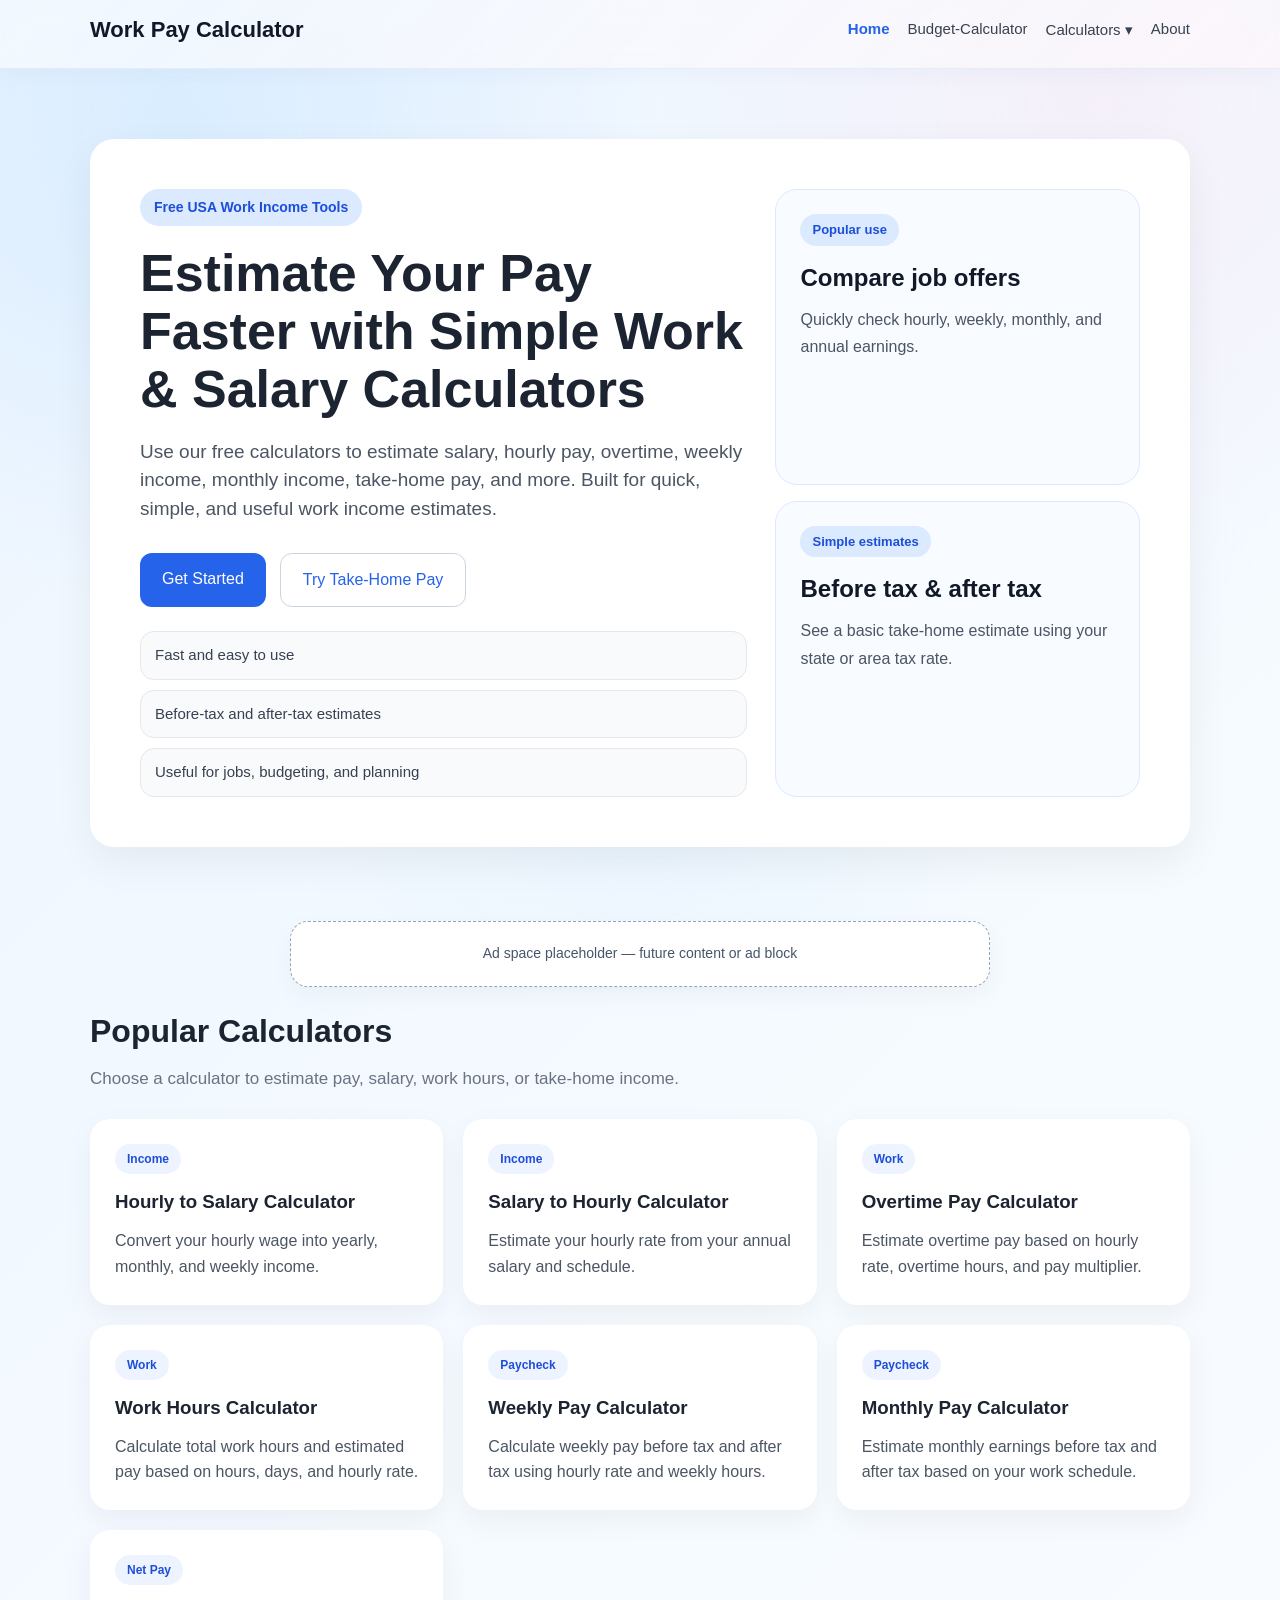
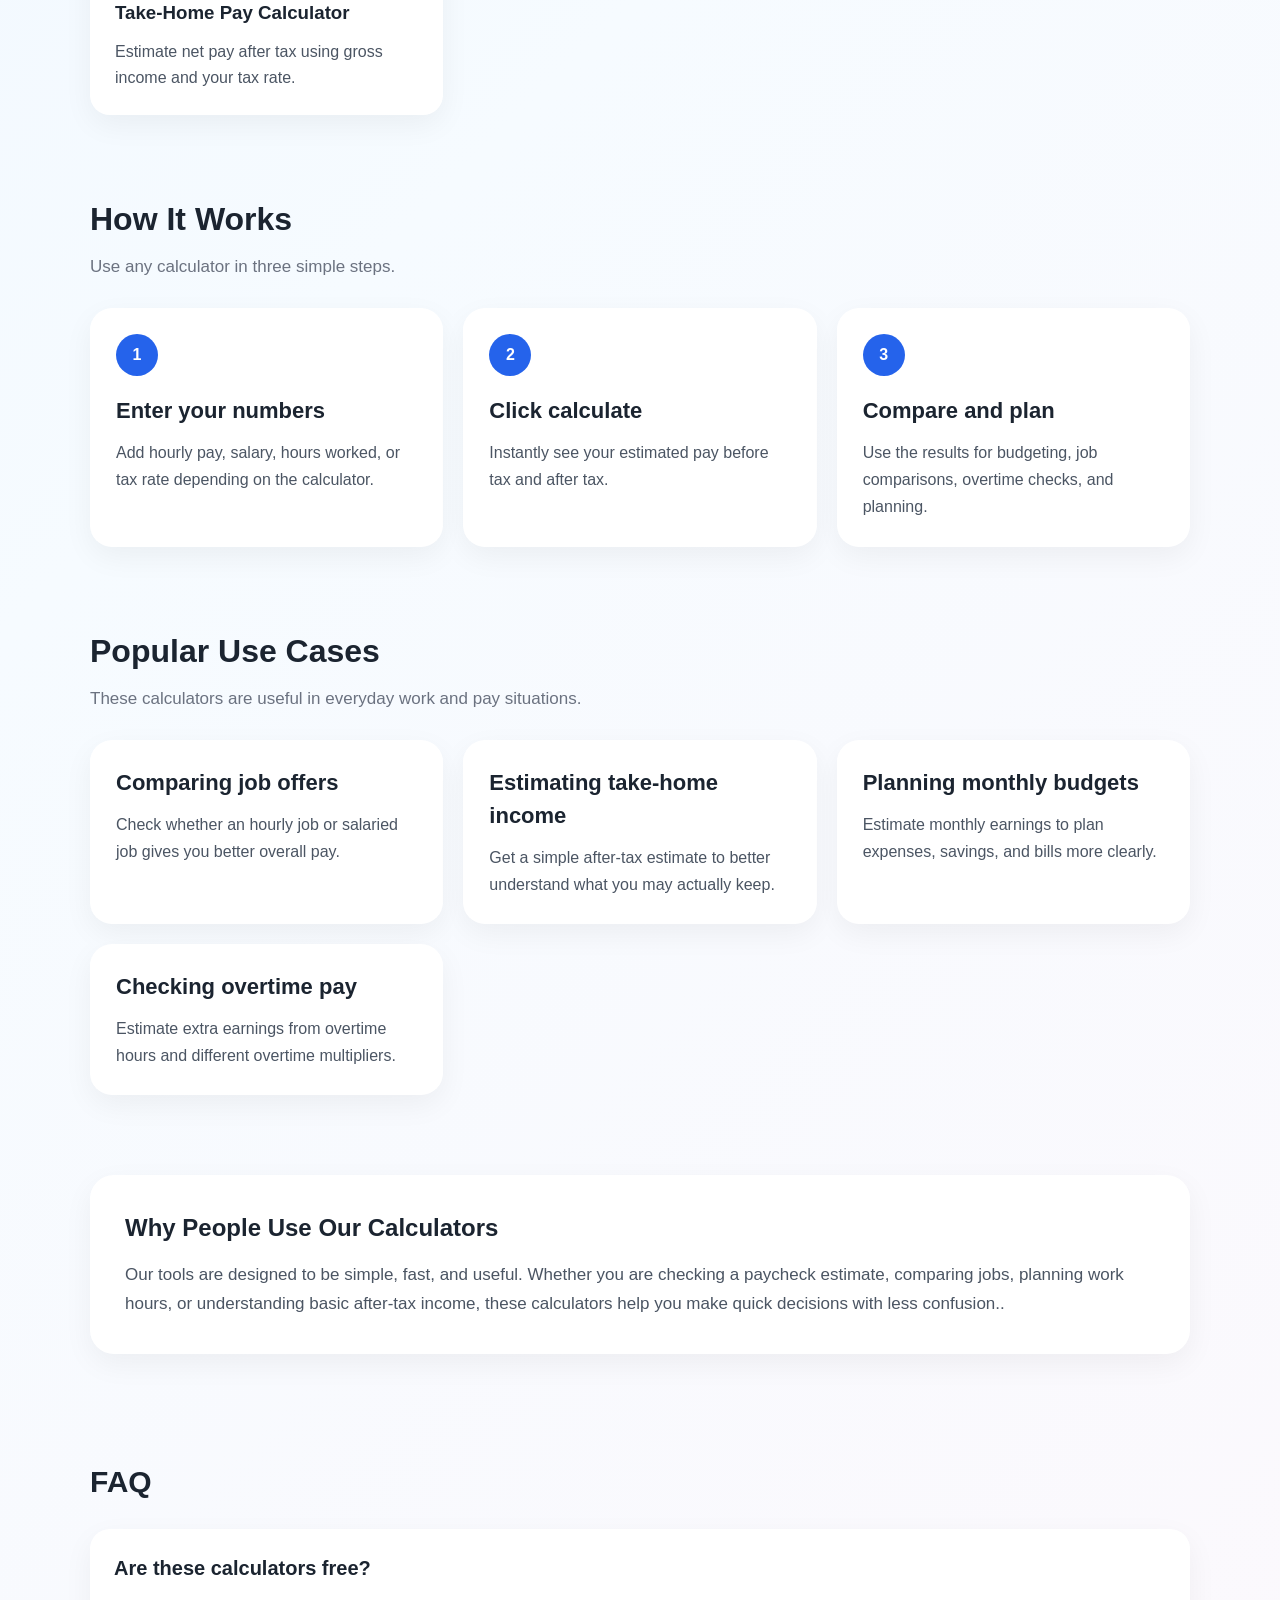
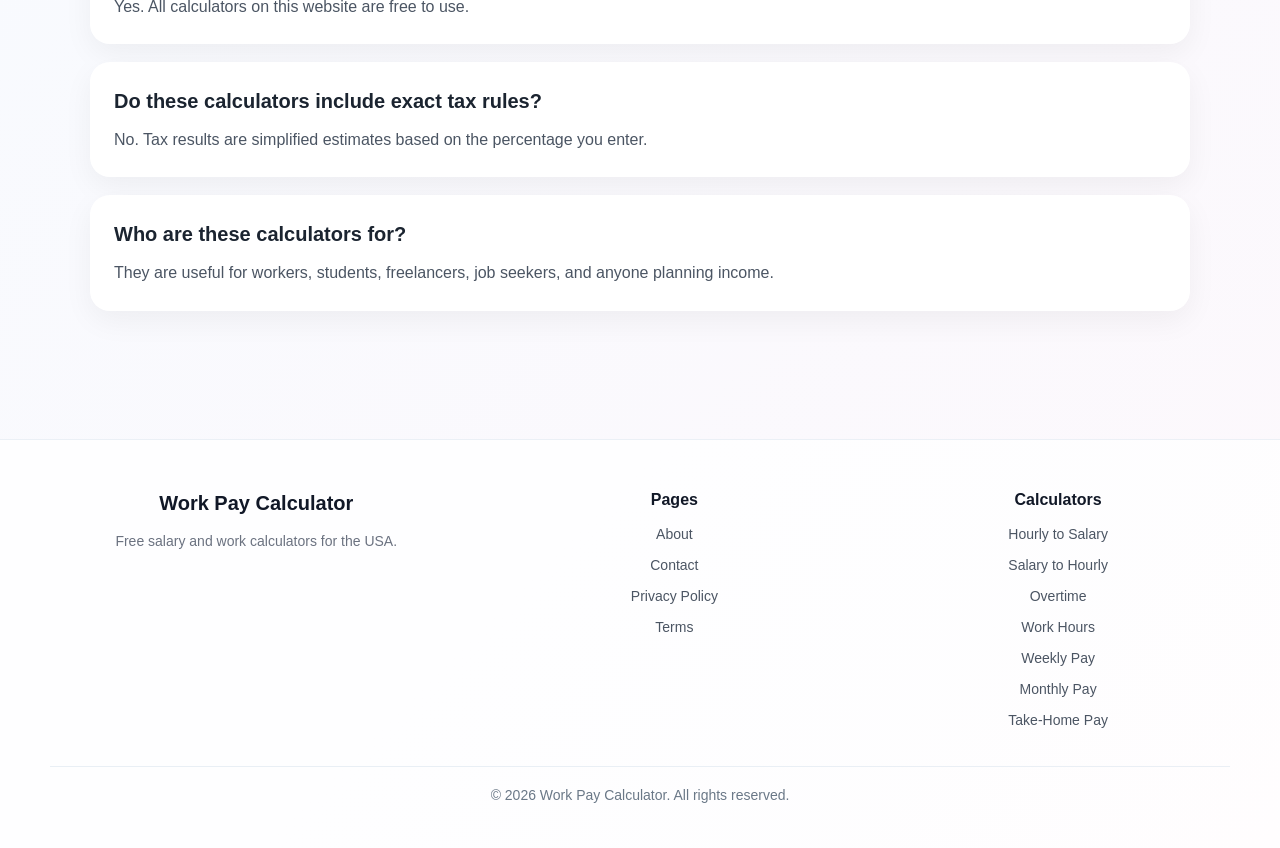
==== commit 06830446: "Add budget calculator page, update navigation, and improve styling" ====
--- a/index.html
+++ b/index.html
@@ -32,6 +32,8 @@
             <nav class="nav">
                 <a class="active" href="index.html">Home</a>
 
+                <a href="budget-calculator.html">Budget-Calculator</a>
+
                 <div class="dropdown">
                     <a href="#" class="dropdown-toggle">Calculators ▾</a>
                     <div class="dropdown-menu">
--- a/css/style.css
+++ b/css/style.css
@@ -1076,4 +1076,174 @@
 
 .content-box ul li {
     margin-bottom: 8px;
+}
+
+.site-footer {
+  padding: 48px 16px 24px;
+}
+
+.site-footer .container {
+  width: 100%;
+  max-width: 1180px;
+  margin: 0 auto;
+}
+
+.footer-grid {
+  display: grid;
+  grid-template-columns: repeat(3, 1fr);
+  gap: 40px;
+  align-items: start;
+}
+
+.footer-bottom {
+  text-align: center;
+  margin-top: 28px;
+  padding-top: 18px;
+  border-top: 1px solid rgba(180, 200, 220, 0.28);
+}
+
+@media (max-width: 900px) {
+  .footer-grid {
+    grid-template-columns: 1fr;
+    gap: 24px;
+  }
+}
+
+.site-footer {
+  margin-top: 48px;
+  padding: 48px 16px 24px;
+  background: rgba(255, 255, 255, 0.72);
+  border-top: 1px solid rgba(180, 200, 220, 0.25);
+}
+
+.footer-container {
+  width: 100%;
+  max-width: 1180px;
+  margin: 0 auto;
+}
+
+.footer-grid {
+  display: grid;
+  grid-template-columns: 1.2fr 1fr 1fr;
+  gap: 40px;
+  align-items: start;
+}
+
+.footer-column h3,
+.footer-column h4 {
+  margin: 0 0 14px;
+  color: #223446;
+}
+
+.footer-column p {
+  margin: 0;
+  color: #5b6a7b;
+  line-height: 1.7;
+}
+
+.footer-links {
+  list-style: none;
+  margin: 0;
+  padding: 0;
+}
+
+.footer-links li {
+  margin: 0 0 10px;
+}
+
+.footer-links a {
+  text-decoration: none;
+  color: #4e5d6e;
+}
+
+.footer-links a:hover {
+  color: #2f64e1;
+}
+
+.footer-bottom {
+  margin-top: 28px;
+  padding-top: 18px;
+  border-top: 1px solid rgba(180, 200, 220, 0.28);
+  text-align: center;
+}
+
+.footer-bottom p {
+  margin: 0;
+  color: #6a7887;
+}
+
+@media (max-width: 900px) {
+  .footer-grid {
+    grid-template-columns: 1fr;
+    gap: 24px;
+  }
+}
+
+body {
+  margin: 0;
+  font-family: Arial, sans-serif;
+  color: #1b2430;
+  line-height: 1.5;
+  min-height: 100vh;
+  background:
+    linear-gradient(135deg, #edf5ff 0%, #f6fbff 42%, #fdf8fc 100%);
+  position: relative;
+}
+
+body::before,
+body::after {
+  content: "";
+  position: fixed;
+  inset: -10%;
+  pointer-events: none;
+  z-index: -1;
+  will-change: transform, opacity;
+}
+
+body::before {
+  background:
+    radial-gradient(circle at 20% 20%, rgba(163, 214, 255, 0.28), transparent 32%),
+    radial-gradient(circle at 80% 18%, rgba(255, 210, 226, 0.22), transparent 30%);
+  animation: floatGradientOne 18s ease-in-out infinite alternate;
+}
+
+body::after {
+  background:
+    radial-gradient(circle at 50% 80%, rgba(202, 236, 255, 0.18), transparent 30%),
+    radial-gradient(circle at 70% 55%, rgba(255, 230, 240, 0.14), transparent 28%);
+  animation: floatGradientTwo 24s ease-in-out infinite alternate;
+}
+
+@keyframes floatGradientOne {
+  0% {
+    transform: translate3d(0, 0, 0) scale(1);
+    opacity: 1;
+  }
+  100% {
+    transform: translate3d(2%, -2%, 0) scale(1.06);
+    opacity: 0.92;
+  }
+}
+
+@keyframes floatGradientTwo {
+  0% {
+    transform: translate3d(0, 0, 0) scale(1);
+    opacity: 0.9;
+  }
+  100% {
+    transform: translate3d(-2%, 2%, 0) scale(1.05);
+    opacity: 1;
+  }
+}
+
+.site-header {
+  position: sticky;
+  top: 0;
+  z-index: 200;
+  background:
+    linear-gradient(135deg, rgba(245, 250, 255, 0.82), rgba(252, 247, 251, 0.76));
+  backdrop-filter: blur(14px);
+  -webkit-backdrop-filter: blur(14px);
+  border-bottom: 1px solid rgba(180, 205, 230, 0.28);
+  box-shadow: 0 6px 18px rgba(120, 150, 190, 0.06);
 }
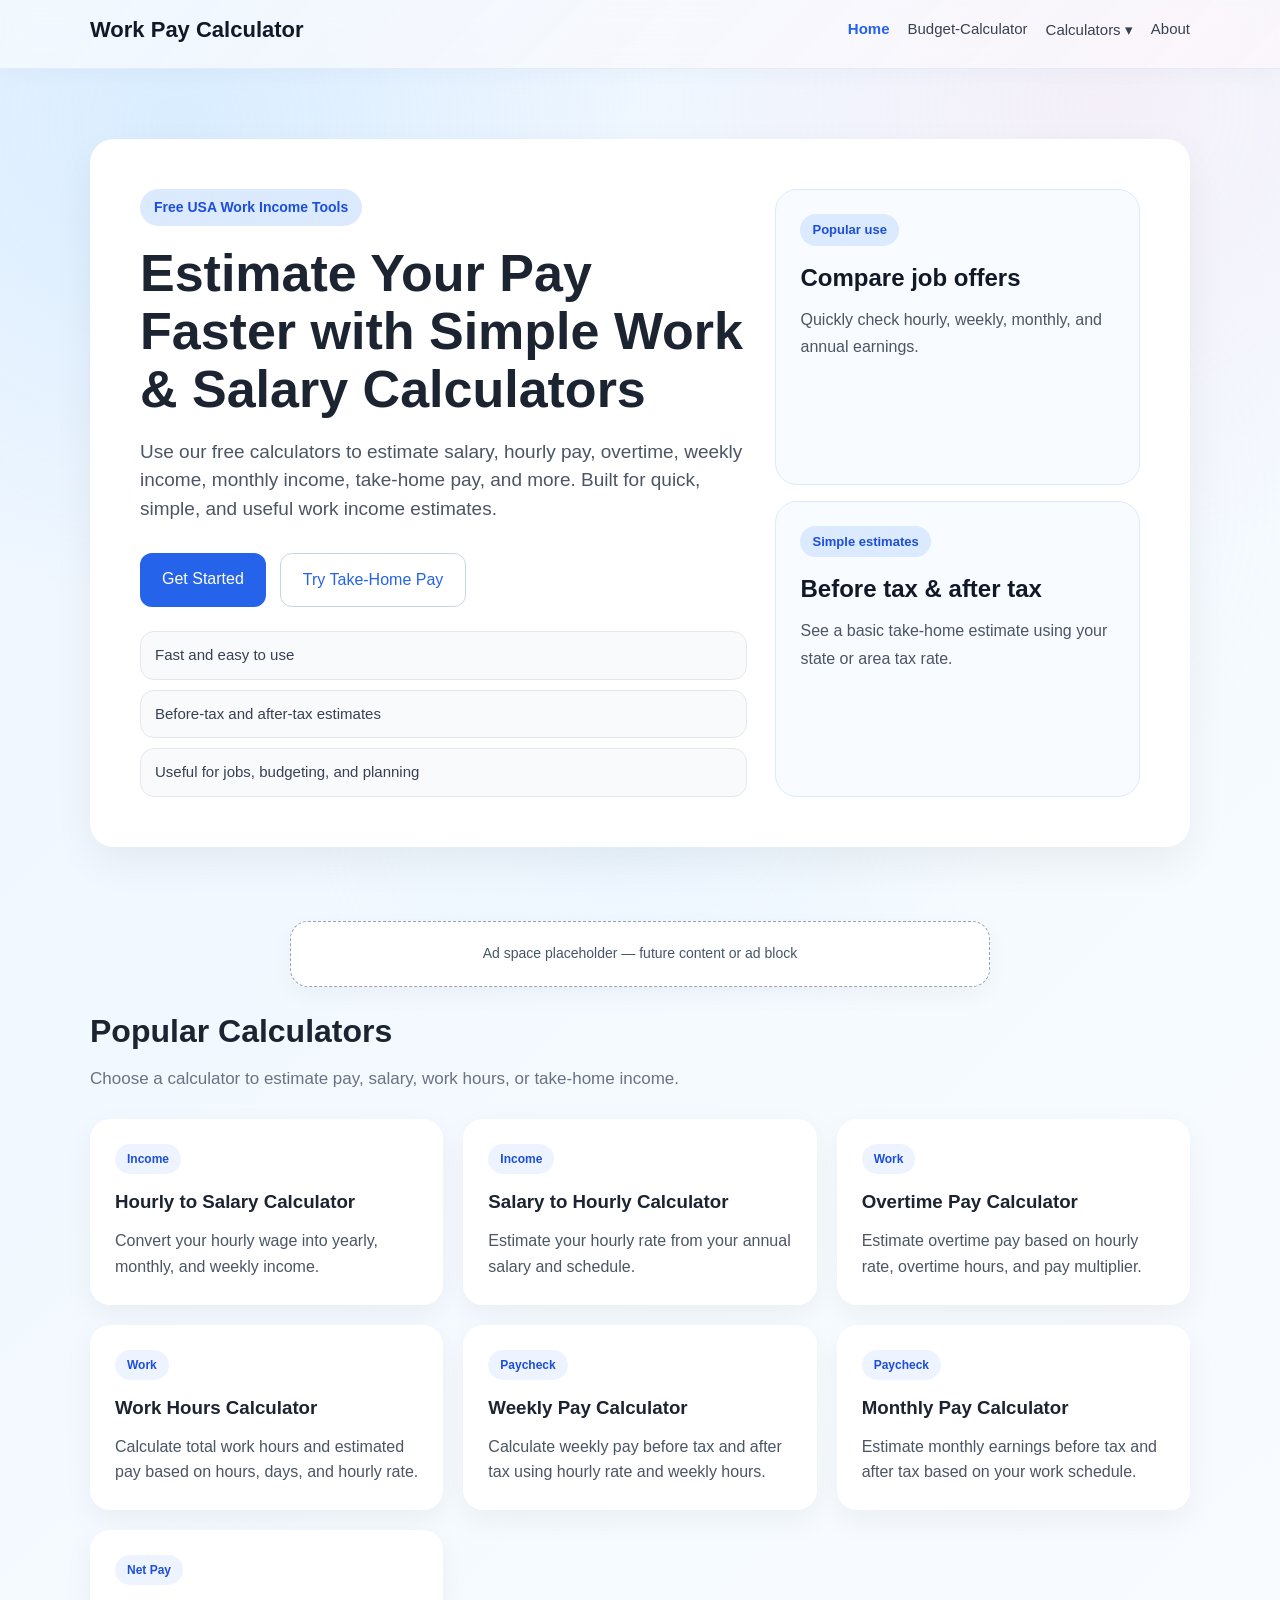
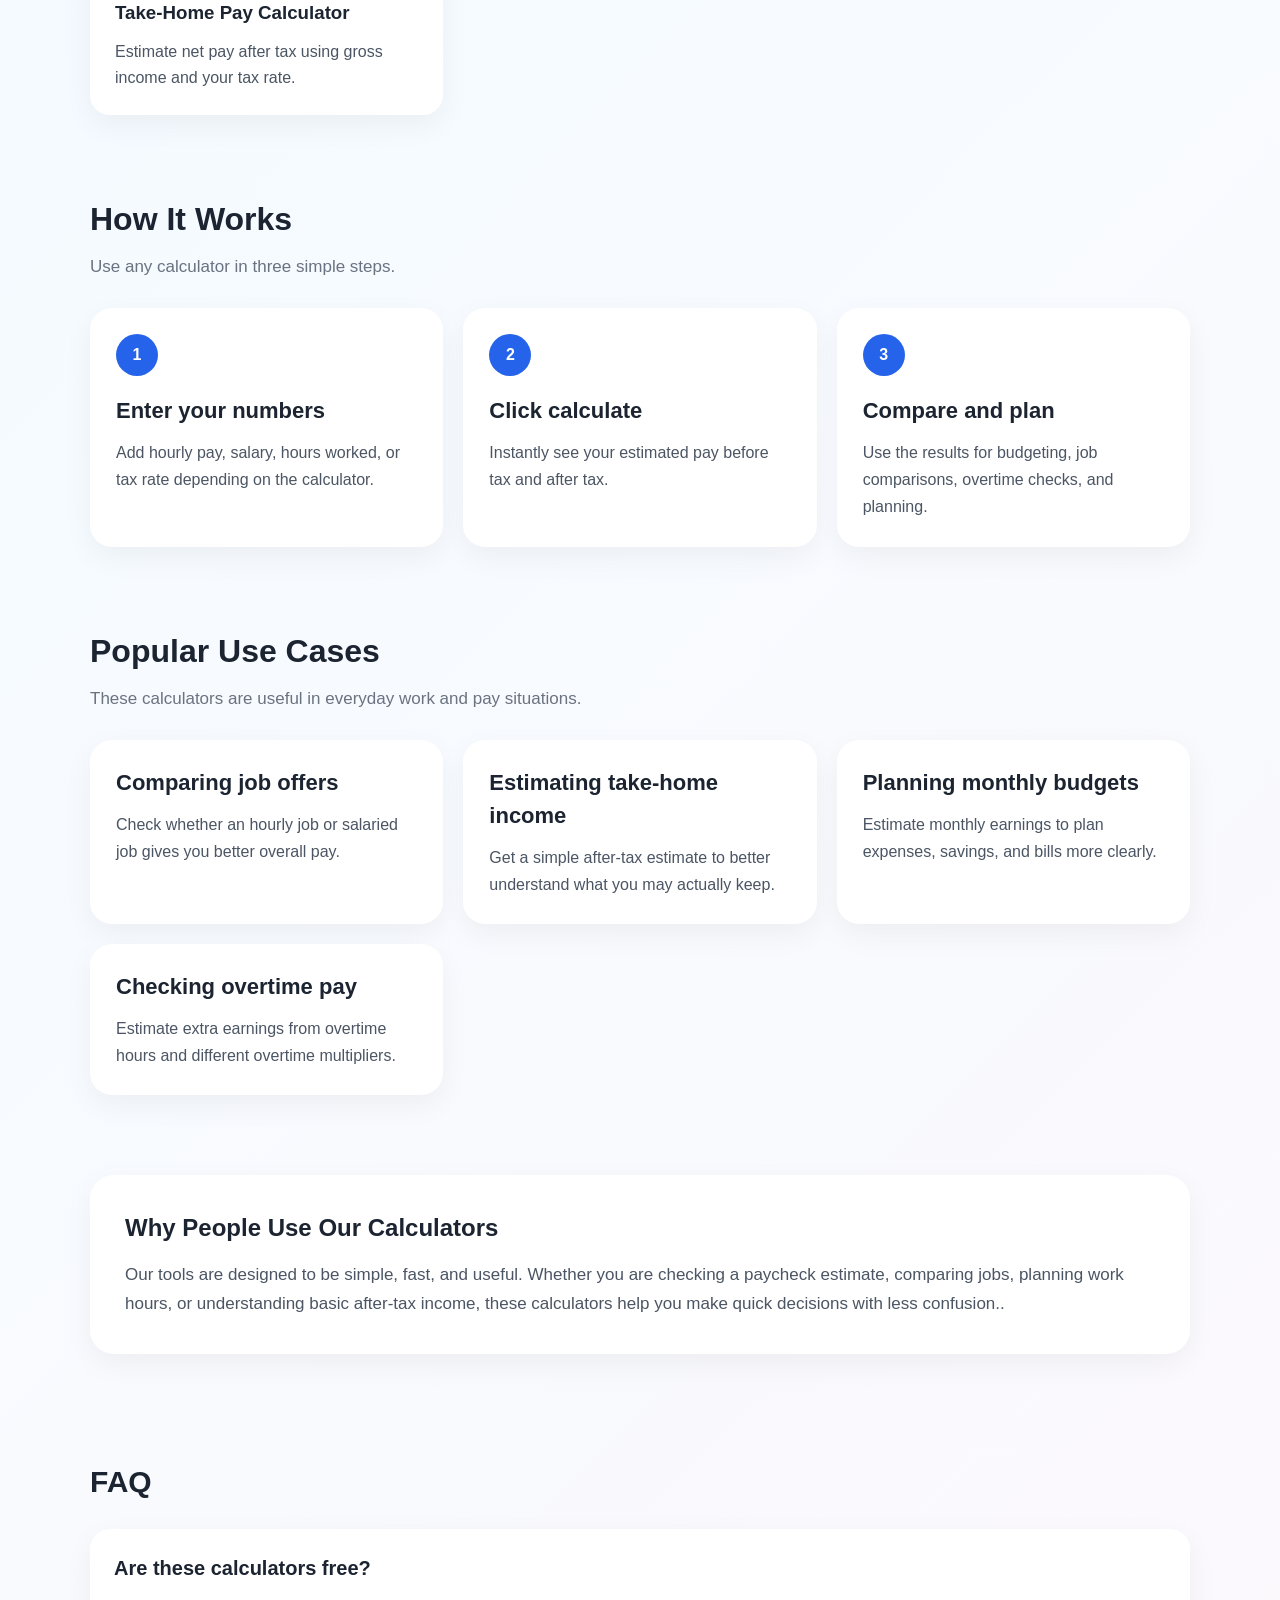
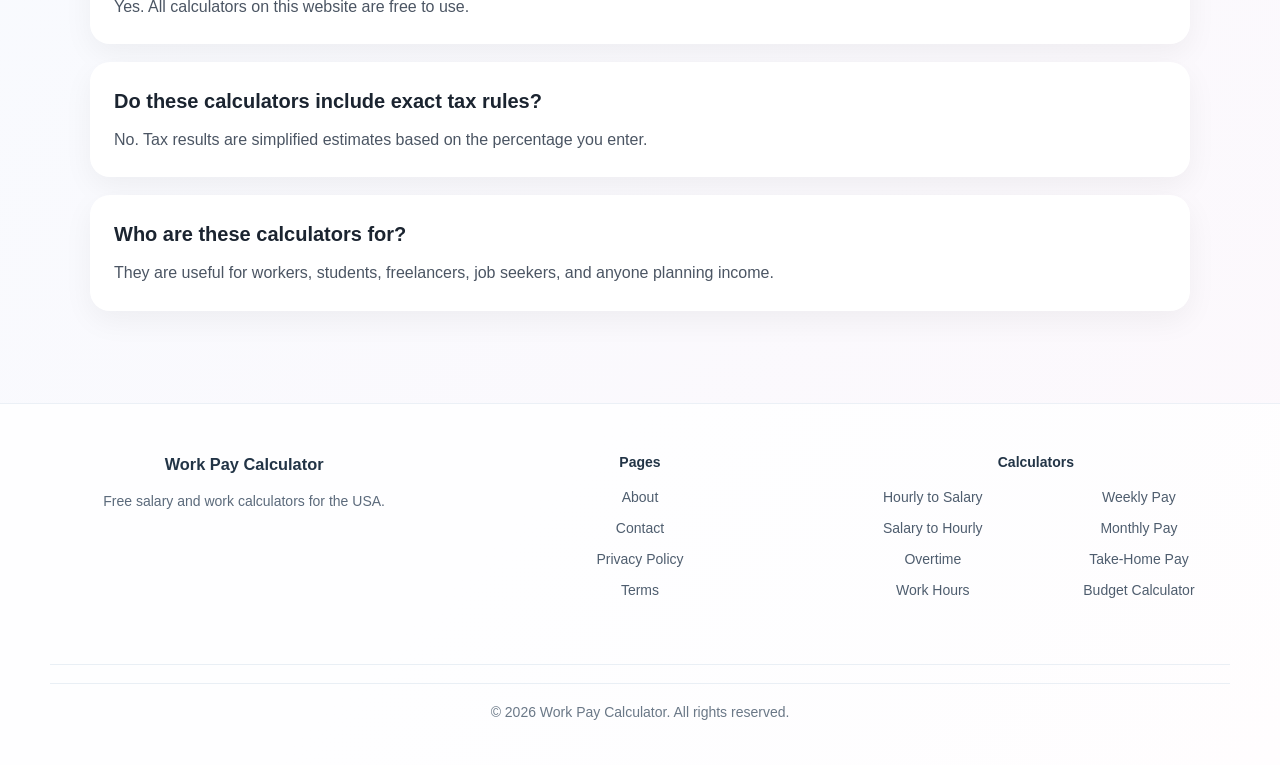
==== commit e40af4b6: "Finalize budget calculator page and footer layout fixes" ====
--- a/index.html
+++ b/index.html
@@ -251,35 +251,47 @@
     </main>
 
     <footer class="site-footer">
-        <div class="container footer-grid">
-            <div>
-                <div class="footer-brand">Work Pay Calculator</div>
-                <p class="footer-text">Free salary and work calculators for the USA.</p>
-            </div>
-
-            <div>
-                <div class="footer-title">Pages</div>
-                <a href="about.html">About</a>
-                <a href="contact.html">Contact</a>
-                <a href="privacy-policy.html">Privacy Policy</a>
-                <a href="terms.html">Terms</a>
-            </div>
-
-            <div>
-                <div class="footer-title">Calculators</div>
-                <a href="hourly-to-salary.html">Hourly to Salary</a>
-                <a href="salary-to-hourly.html">Salary to Hourly</a>
-                <a href="overtime-calculator.html">Overtime</a>
-                <a href="work-hours-calculator.html">Work Hours</a>
-                <a href="weekly-pay-calculator.html">Weekly Pay</a>
-                <a href="monthly-pay-calculator.html">Monthly Pay</a>
-                <a href="take-home-pay-calculator.html">Take-Home Pay</a>
-            </div>
-        </div>
-
-        <div class="container footer-bottom">
-            <p>© 2026 Work Pay Calculator. All rights reserved.</p>
-        </div>
+    <div class="footer-container">
+        <div class="footer-grid">
+        <div class="footer-column">
+            <h3>Work Pay Calculator</h3>
+            <p>Free salary and work calculators for the USA.</p>
+        </div>
+
+        <div class="footer-column">
+            <h4>Pages</h4>
+            <ul class="footer-links">
+            <li><a href="about.html">About</a></li>
+            <li><a href="contact.html">Contact</a></li>
+            <li><a href="privacy-policy.html">Privacy Policy</a></li>
+            <li><a href="terms.html">Terms</a></li>
+            </ul>
+        </div>
+
+        <div class="footer-column">
+            <h4>Calculators</h4>
+            <div class="footer-links-split">
+            <ul class="footer-links">
+                <li><a href="hourly-to-salary.html">Hourly to Salary</a></li>
+                <li><a href="salary-to-hourly.html">Salary to Hourly</a></li>
+                <li><a href="overtime-calculator.html">Overtime</a></li>
+                <li><a href="work-hours-calculator.html">Work Hours</a></li>
+            </ul>
+
+            <ul class="footer-links">
+                <li><a href="weekly-pay-calculator.html">Weekly Pay</a></li>
+                <li><a href="monthly-pay-calculator.html">Monthly Pay</a></li>
+                <li><a href="take-home-pay-calculator.html">Take-Home Pay</a></li>
+                <li><a href="budget-calculator.html">Budget Calculator</a></li>
+            </ul>
+            </div>
+        </div>
+        </div>
+
+        <div class="footer-bottom">
+        <p>© 2026 Work Pay Calculator. All rights reserved.</p>
+        </div>
+    </div>
     </footer>
 
 </body>
--- a/css/style.css
+++ b/css/style.css
@@ -1110,7 +1110,7 @@
 }
 
 .site-footer {
-  margin-top: 48px;
+  margin-top: 12px;
   padding: 48px 16px 24px;
   background: rgba(255, 255, 255, 0.72);
   border-top: 1px solid rgba(180, 200, 220, 0.25);
@@ -1161,6 +1161,7 @@
 }
 
 .footer-bottom {
+  width: 100%;
   margin-top: 28px;
   padding-top: 18px;
   border-top: 1px solid rgba(180, 200, 220, 0.28);
@@ -1246,4 +1247,168 @@
   -webkit-backdrop-filter: blur(14px);
   border-bottom: 1px solid rgba(180, 205, 230, 0.28);
   box-shadow: 0 6px 18px rgba(120, 150, 190, 0.06);
+}
+
+
+.footer-links-split {
+  display: grid;
+  grid-template-columns: 1fr 1fr;
+  gap: 24px;
+}
+
+.footer-links {
+  list-style: none;
+  margin: 0;
+  padding: 0;
+}
+
+.footer-links li {
+  margin: 0 0 10px;
+}
+
+@media (max-width: 900px) {
+  .footer-links-split {
+    grid-template-columns: 1fr;
+    gap: 10px;
+  }
+}
+
+.footer-column h4 {
+  margin-bottom: 14px;
+}
+
+.footer-links a {
+  text-decoration: none;
+  color: #4e5d6e;
+  line-height: 1.5;
+}
+
+.footer-links a:hover {
+  color: #2f64e1;
+}
+
+.site-footer {
+  margin-top: 12px;
+  padding: 48px 16px 24px;
+  background: rgba(255, 255, 255, 0.72);
+  border-top: 1px solid rgba(180, 200, 220, 0.25);
+}
+
+.footer-container {
+  width: 100%;
+  max-width: 1180px;
+  margin: 0 auto;
+}
+
+.footer-grid {
+  display: grid;
+  grid-template-columns: 1.2fr 1fr 1fr;
+  gap: 40px;
+  align-items: start;
+}
+
+.footer-bottom {
+  width: 100%;
+  max-width: none;
+  margin-top: 28px;
+  padding-top: 18px;
+  border-top: 1px solid rgba(180, 200, 220, 0.28);
+  text-align: center;
+}
+
+.footer-bottom p {
+  margin: 0;
+  max-width: none;
+  color: #6a7887;
+}
+
+.site-footer {
+  margin-top: 12px;
+  padding: 48px 16px 24px;
+  background: rgba(255, 255, 255, 0.72);
+  border-top: 1px solid rgba(180, 200, 220, 0.25);
+}
+
+.footer-container {
+  width: 100%;
+  max-width: 1180px;
+  margin: 0 auto;
+}
+
+.footer-grid {
+  display: grid;
+  grid-template-columns: 1.2fr 1fr 1.2fr;
+  gap: 40px;
+  align-items: start;
+}
+
+.footer-column h3,
+.footer-column h4 {
+  margin: 0 0 14px;
+  color: #223446;
+}
+
+.footer-column p {
+  margin: 0;
+  color: #5b6a7b;
+  line-height: 1.7;
+}
+
+.footer-links-split {
+  display: grid;
+  grid-template-columns: 1fr 1fr;
+  gap: 24px;
+}
+
+.footer-links {
+  list-style: none;
+  margin: 0;
+  padding: 0;
+}
+
+.footer-links li {
+  margin: 0 0 10px;
+}
+
+.footer-links a {
+  text-decoration: none;
+  color: #4e5d6e;
+  line-height: 1.5;
+}
+
+.footer-links a:hover {
+  color: #2f64e1;
+}
+
+.footer-bottom {
+  margin-top: 28px;
+  padding-top: 18px;
+  text-align: center;
+  position: relative;
+}
+
+.footer-bottom::before {
+  content: "";
+  display: block;
+  width: 100%;
+  height: 1px;
+  background: rgba(180, 200, 220, 0.28);
+  margin-bottom: 18px;
+}
+
+.footer-bottom p {
+  margin: 0;
+  color: #6a7887;
+}
+
+@media (max-width: 900px) {
+  .footer-grid {
+    grid-template-columns: 1fr;
+    gap: 24px;
+  }
+
+  .footer-links-split {
+    grid-template-columns: 1fr;
+    gap: 10px;
+  }
 }
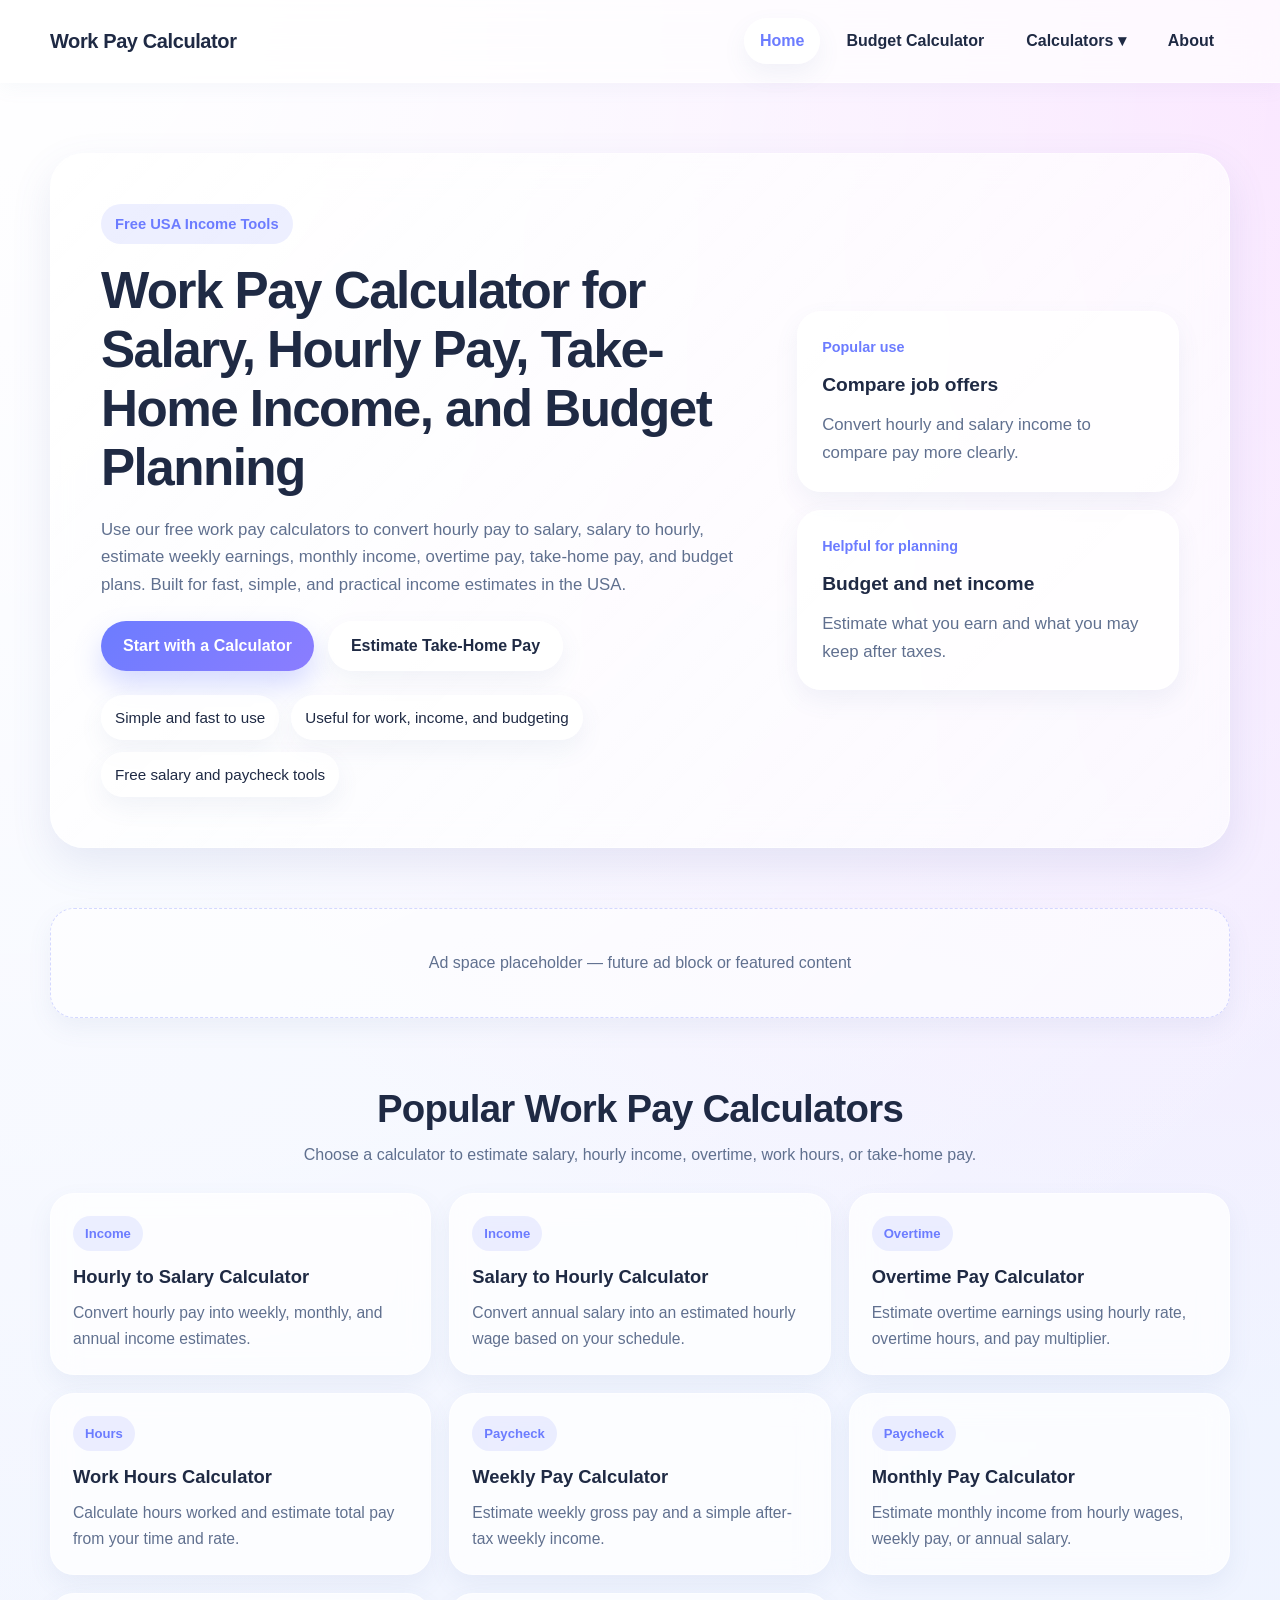
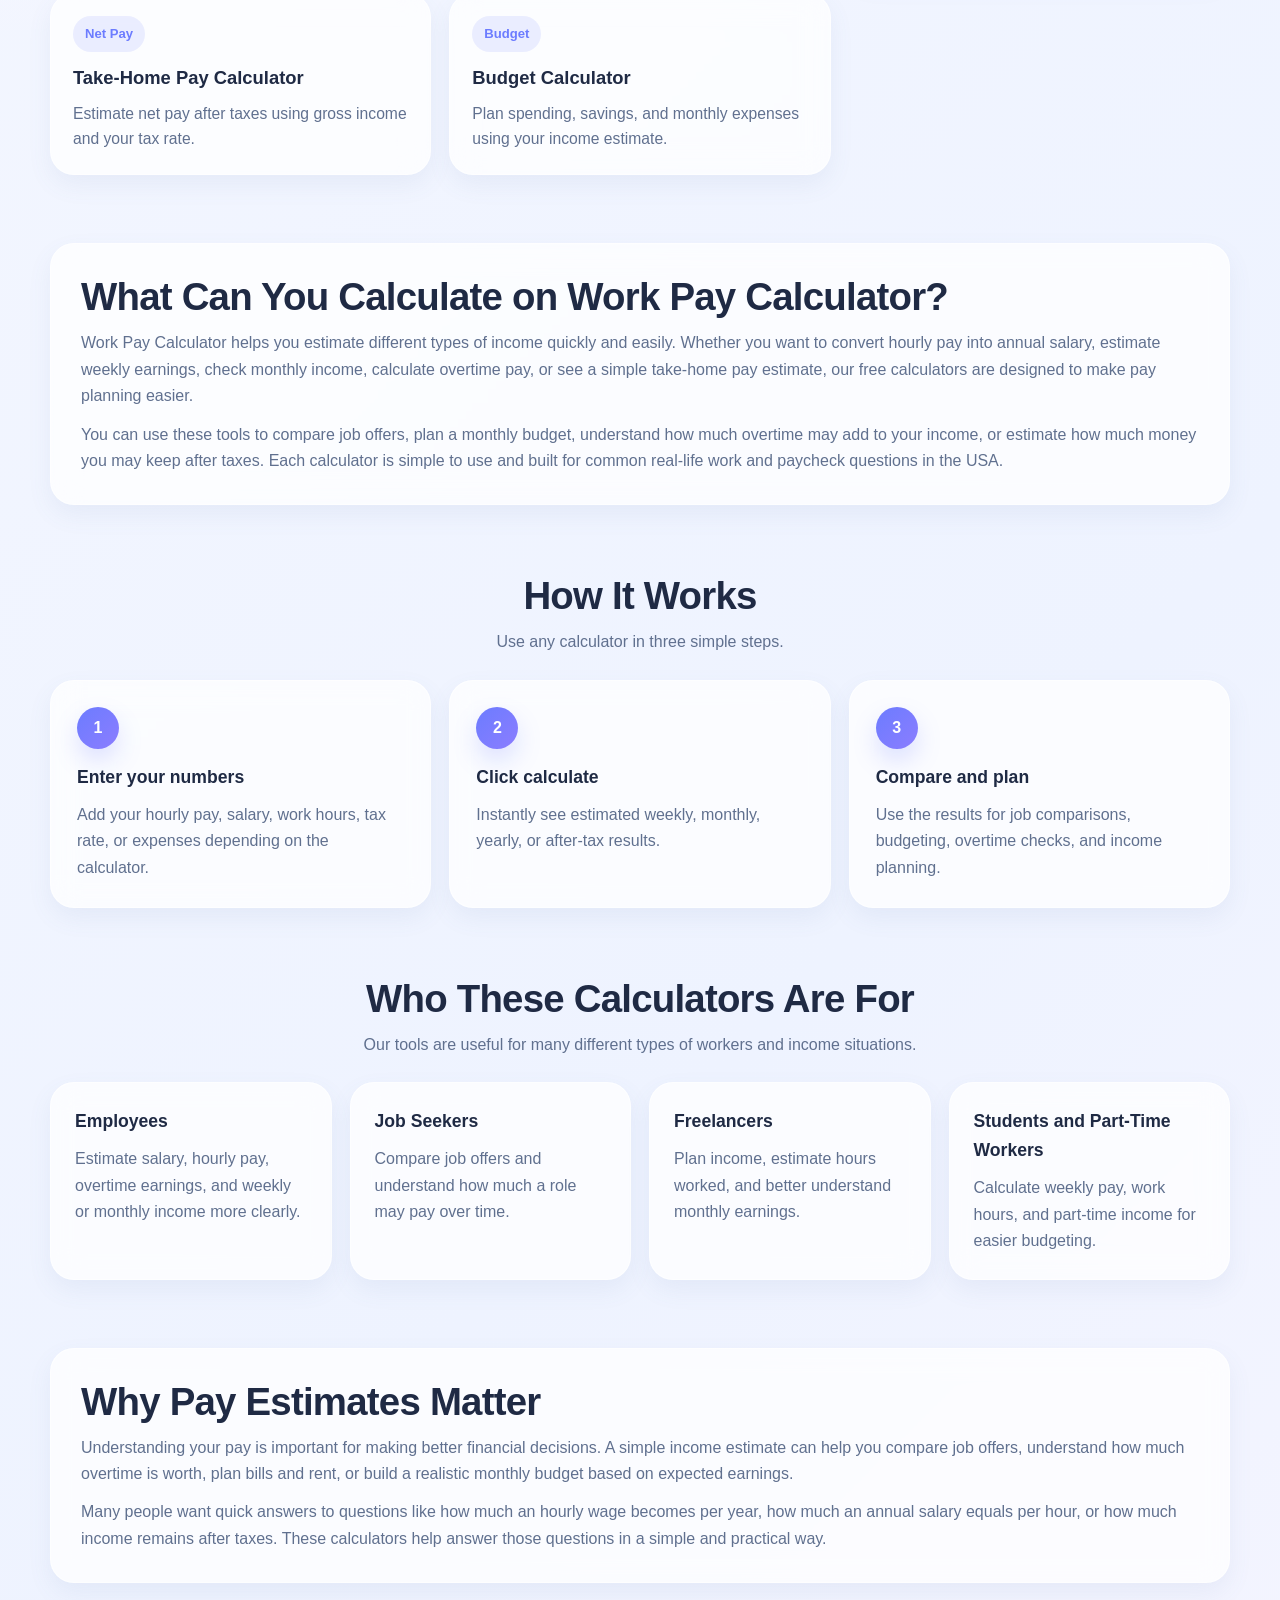
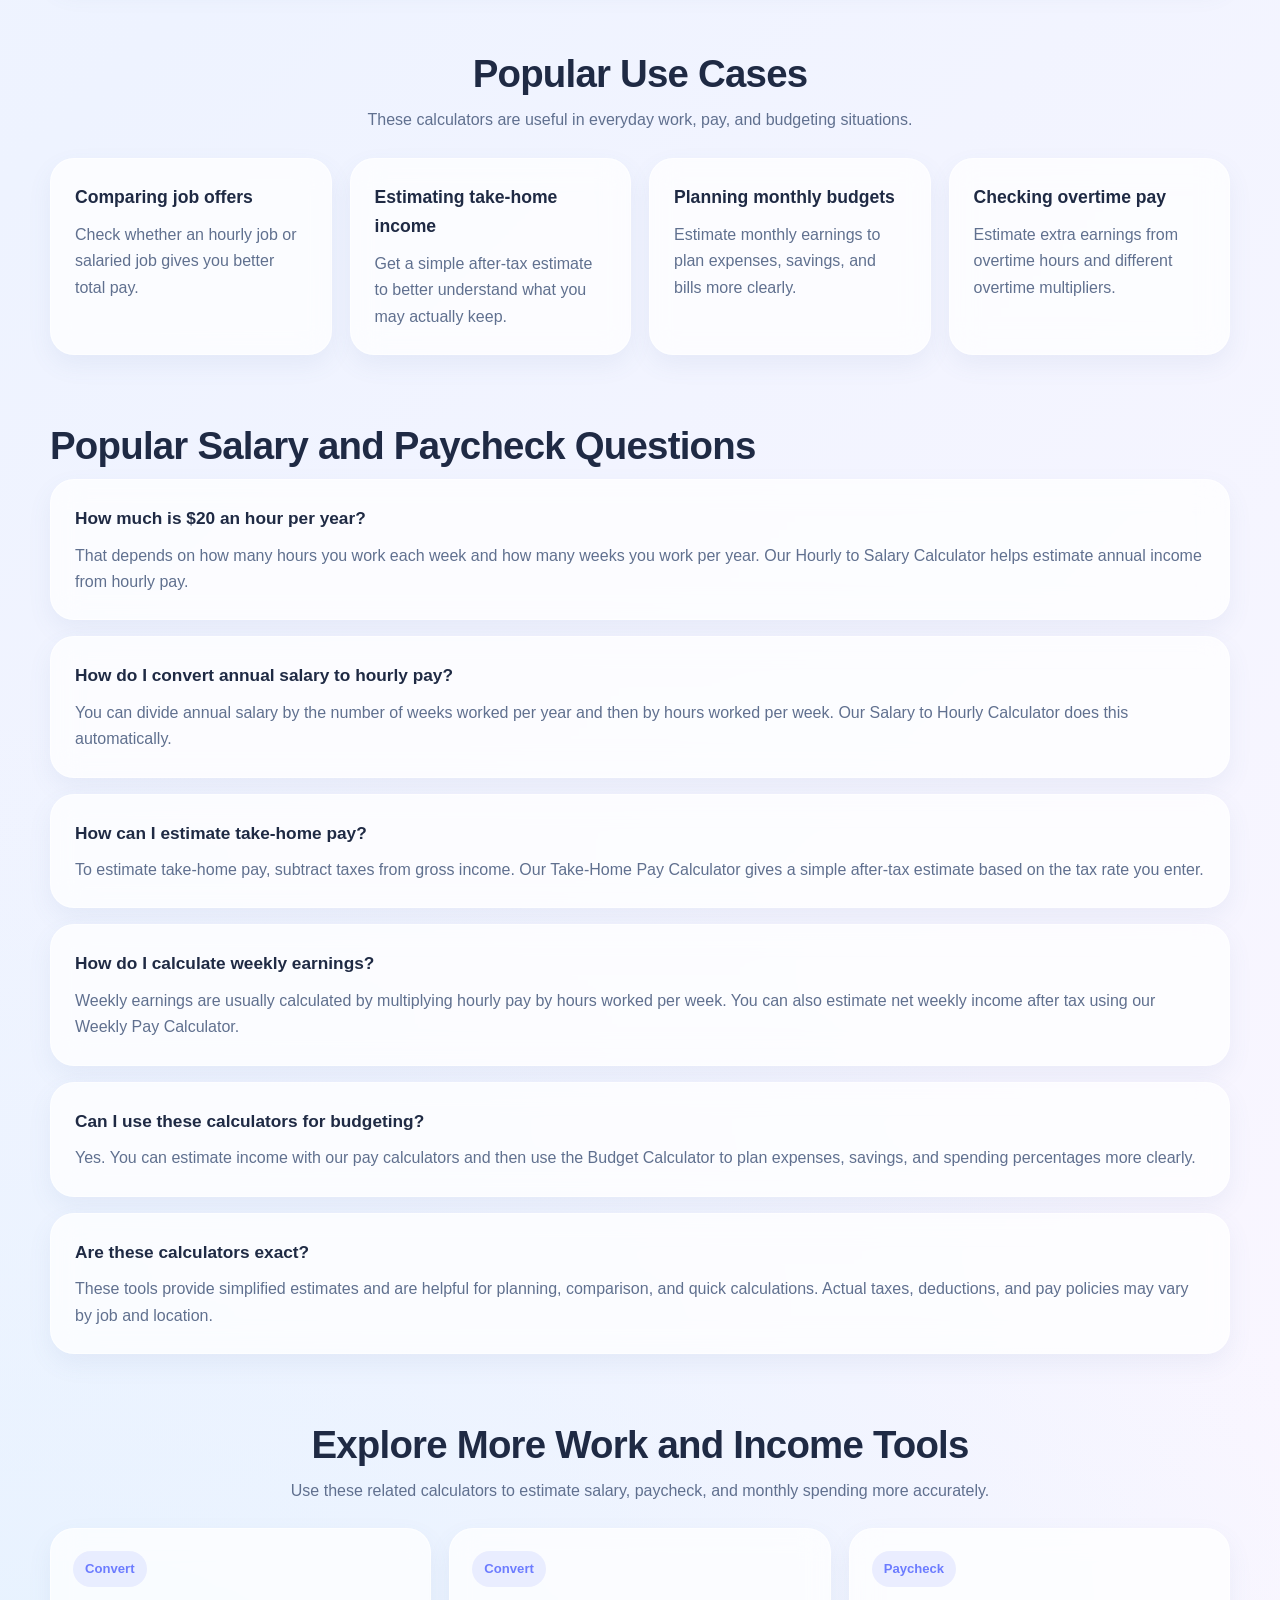
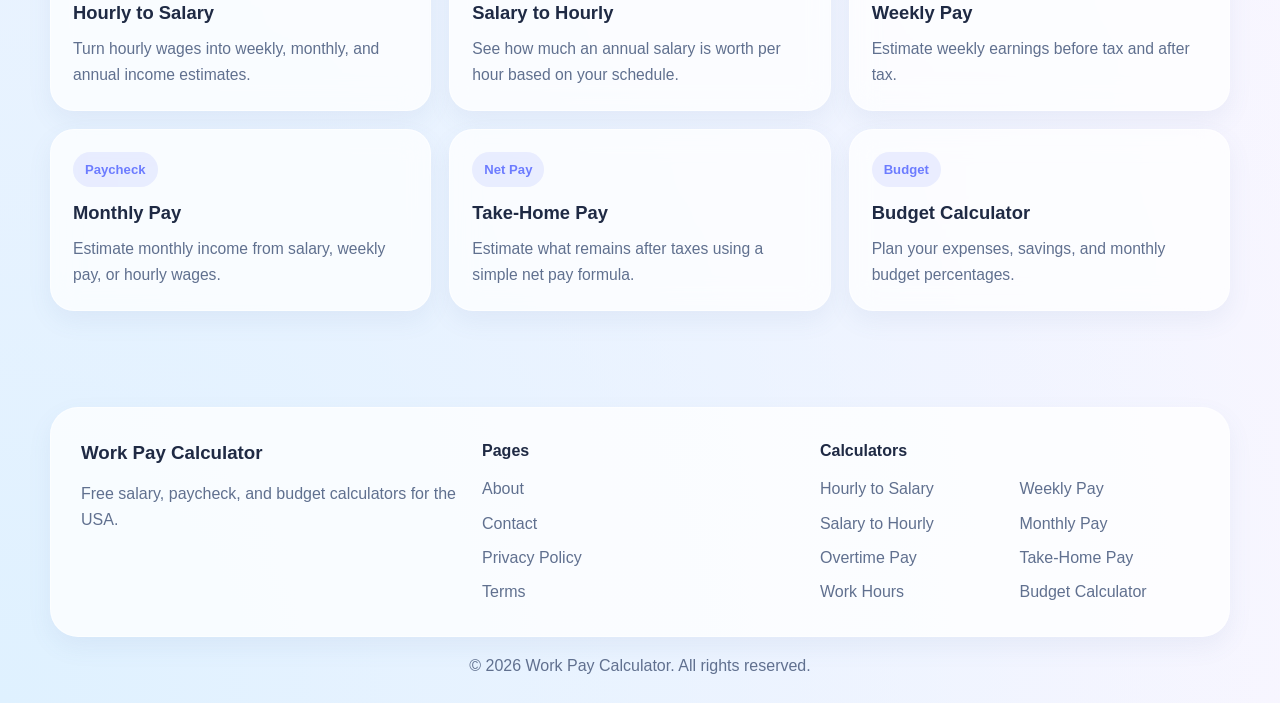
==== commit 1781befa: "Fix calculators, update budget page, improve styles" ====
--- a/index.html
+++ b/index.html
@@ -3,43 +3,47 @@
 <head>
     <meta charset="UTF-8">
     <meta name="viewport" content="width=device-width, initial-scale=1.0">
-    <title>Work Pay Calculator | Free Salary & Work Tools for the USA</title>
-    <meta name="description" content="Free online salary and work calculators for the USA. Convert hourly pay to salary, salary to hourly, overtime, work hours, weekly pay, monthly pay, and take-home pay easily.">
-    <meta name="keywords" content="salary calculator, hourly to salary, salary to hourly, overtime calculator, work hours calculator, weekly pay calculator, monthly pay calculator, take-home pay calculator">
+
+    <title>Work Pay Calculator | Free Salary, Paycheck & Budget Tools for the USA</title>
+    <meta name="description" content="Free online work pay calculators for the USA. Convert hourly pay to salary, salary to hourly, estimate weekly pay, monthly income, overtime, take-home pay, and budget planning in seconds.">
+    <meta name="keywords" content="work pay calculator, salary calculator, hourly to salary, salary to hourly, overtime calculator, weekly pay calculator, monthly pay calculator, take-home pay calculator, budget calculator, paycheck calculator USA">
     <meta name="author" content="Work Pay Calculator">
     <link rel="canonical" href="https://abi-1-1.github.io/work-pay-calculator/">
 
-    <meta property="og:title" content="Work Pay Calculator | Free Salary & Work Tools for the USA">
-    <meta property="og:description" content="Free online calculators for salary, hourly pay, overtime, work hours, weekly pay, monthly pay, and take-home pay.">
+    <meta property="og:title" content="Work Pay Calculator | Free Salary, Paycheck & Budget Tools for the USA">
+    <meta property="og:description" content="Free online calculators for hourly pay, salary, overtime, weekly income, monthly income, take-home pay, and budgeting.">
     <meta property="og:type" content="website">
     <meta property="og:url" content="https://abi-1-1.github.io/work-pay-calculator/">
     <meta property="og:site_name" content="Work Pay Calculator">
 
     <meta name="twitter:card" content="summary">
     <meta name="twitter:title" content="Work Pay Calculator">
-    <meta name="twitter:description" content="Free salary and work calculators for the USA.">
+    <meta name="twitter:description" content="Free salary, paycheck, and budget calculators for the USA.">
+
+    <meta name="google-site-verification" content="kU5WNx88euEe9lSblEn7c-zo62_xEEezcfYsFqcPrnw" />
+
+    <script async src="https://pagead2.googlesyndication.com/pagead/js/adsbygoogle.js?client=ca-pub-4736461986844584"
+        crossorigin="anonymous"></script>
 
     <link rel="icon" type="image/svg+xml" href="favicon.svg">
     <link rel="stylesheet" href="css/style.css">
-    <meta name="google-site-verification" content="kU5WNx88euEe9lSblEn7c-zo62_xEEezcfYsFqcPrnw" />
 </head>
 <body>
 
     <header class="site-header">
-        <div class="container">
+        <div class="container header-wrap">
             <a href="index.html" class="logo">Work Pay Calculator</a>
 
             <nav class="nav">
                 <a class="active" href="index.html">Home</a>
-
-                <a href="budget-calculator.html">Budget-Calculator</a>
+                <a href="budget-calculator.html">Budget Calculator</a>
 
                 <div class="dropdown">
                     <a href="#" class="dropdown-toggle">Calculators ▾</a>
                     <div class="dropdown-menu">
                         <a href="hourly-to-salary.html">Hourly to Salary</a>
                         <a href="salary-to-hourly.html">Salary to Hourly</a>
-                        <a href="overtime-calculator.html">Overtime</a>
+                        <a href="overtime-calculator.html">Overtime Pay</a>
                         <a href="work-hours-calculator.html">Work Hours</a>
                         <a href="weekly-pay-calculator.html">Weekly Pay</a>
                         <a href="monthly-pay-calculator.html">Monthly Pay</a>
@@ -57,23 +61,23 @@
             <div class="container">
                 <div class="hero-box hero-grid">
                     <div class="hero-text">
-                        <span class="hero-badge">Free USA Work Income Tools</span>
-                        <h1>Estimate Your Pay Faster with Simple Work & Salary Calculators</h1>
-                        <p>
-                            Use our free calculators to estimate salary, hourly pay, overtime,
-                            weekly income, monthly income, take-home pay, and more.
-                            Built for quick, simple, and useful work income estimates.
+                        <span class="hero-badge">Free USA Income Tools</span>
+                        <h1>Work Pay Calculator for Salary, Hourly Pay, Take-Home Income, and Budget Planning</h1>
+                        <p>
+                            Use our free work pay calculators to convert hourly pay to salary, salary to hourly,
+                            estimate weekly earnings, monthly income, overtime pay, take-home pay, and budget plans.
+                            Built for fast, simple, and practical income estimates in the USA.
                         </p>
 
                         <div class="hero-actions">
-                            <a class="main-button" href="hourly-to-salary.html">Get Started</a>
-                            <a class="secondary-button" href="take-home-pay-calculator.html">Try Take-Home Pay</a>
+                            <a class="main-button" href="hourly-to-salary.html">Start with a Calculator</a>
+                            <a class="secondary-button" href="take-home-pay-calculator.html">Estimate Take-Home Pay</a>
                         </div>
 
                         <div class="hero-points">
-                            <div class="hero-point">Fast and easy to use</div>
-                            <div class="hero-point">Before-tax and after-tax estimates</div>
-                            <div class="hero-point">Useful for jobs, budgeting, and planning</div>
+                            <div class="hero-point">Simple and fast to use</div>
+                            <div class="hero-point">Useful for work, income, and budgeting</div>
+                            <div class="hero-point">Free salary and paycheck tools</div>
                         </div>
                     </div>
 
@@ -81,79 +85,104 @@
                         <div class="mini-stat-card">
                             <div class="mini-stat-label">Popular use</div>
                             <div class="mini-stat-title">Compare job offers</div>
-                            <p>Quickly check hourly, weekly, monthly, and annual earnings.</p>
+                            <p>Convert hourly and salary income to compare pay more clearly.</p>
                         </div>
 
                         <div class="mini-stat-card">
-                            <div class="mini-stat-label">Simple estimates</div>
-                            <div class="mini-stat-title">Before tax & after tax</div>
-                            <p>See a basic take-home estimate using your state or area tax rate.</p>
+                            <div class="mini-stat-label">Helpful for planning</div>
+                            <div class="mini-stat-title">Budget and net income</div>
+                            <p>Estimate what you earn and what you may keep after taxes.</p>
                         </div>
                     </div>
                 </div>
             </div>
         </section>
 
-        <section class="container">
+        <section class="container ad-section">
             <div class="ad-placeholder">
-                Ad space placeholder — future content or ad block
+                Ad space placeholder — future ad block or featured content
             </div>
         </section>
 
         <section class="cards-section">
             <div class="container">
                 <div class="section-heading">
-                    <h2>Popular Calculators</h2>
-                    <p>Choose a calculator to estimate pay, salary, work hours, or take-home income.</p>
+                    <h2>Popular Work Pay Calculators</h2>
+                    <p>Choose a calculator to estimate salary, hourly income, overtime, work hours, or take-home pay.</p>
                 </div>
 
                 <div class="cards cards-better">
                     <a class="card card-link" href="hourly-to-salary.html">
                         <span class="card-tag">Income</span>
                         <h3>Hourly to Salary Calculator</h3>
-                        <p>Convert your hourly wage into yearly, monthly, and weekly income.</p>
+                        <p>Convert hourly pay into weekly, monthly, and annual income estimates.</p>
                     </a>
 
                     <a class="card card-link" href="salary-to-hourly.html">
                         <span class="card-tag">Income</span>
                         <h3>Salary to Hourly Calculator</h3>
-                        <p>Estimate your hourly rate from your annual salary and schedule.</p>
+                        <p>Convert annual salary into an estimated hourly wage based on your schedule.</p>
                     </a>
 
                     <a class="card card-link" href="overtime-calculator.html">
-                        <span class="card-tag">Work</span>
+                        <span class="card-tag">Overtime</span>
                         <h3>Overtime Pay Calculator</h3>
-                        <p>Estimate overtime pay based on hourly rate, overtime hours, and pay multiplier.</p>
+                        <p>Estimate overtime earnings using hourly rate, overtime hours, and pay multiplier.</p>
                     </a>
 
                     <a class="card card-link" href="work-hours-calculator.html">
-                        <span class="card-tag">Work</span>
+                        <span class="card-tag">Hours</span>
                         <h3>Work Hours Calculator</h3>
-                        <p>Calculate total work hours and estimated pay based on hours, days, and hourly rate.</p>
+                        <p>Calculate hours worked and estimate total pay from your time and rate.</p>
                     </a>
 
                     <a class="card card-link" href="weekly-pay-calculator.html">
                         <span class="card-tag">Paycheck</span>
                         <h3>Weekly Pay Calculator</h3>
-                        <p>Calculate weekly pay before tax and after tax using hourly rate and weekly hours.</p>
+                        <p>Estimate weekly gross pay and a simple after-tax weekly income.</p>
                     </a>
 
                     <a class="card card-link" href="monthly-pay-calculator.html">
                         <span class="card-tag">Paycheck</span>
                         <h3>Monthly Pay Calculator</h3>
-                        <p>Estimate monthly earnings before tax and after tax based on your work schedule.</p>
+                        <p>Estimate monthly income from hourly wages, weekly pay, or annual salary.</p>
                     </a>
 
                     <a class="card card-link" href="take-home-pay-calculator.html">
                         <span class="card-tag">Net Pay</span>
                         <h3>Take-Home Pay Calculator</h3>
-                        <p>Estimate net pay after tax using gross income and your tax rate.</p>
+                        <p>Estimate net pay after taxes using gross income and your tax rate.</p>
+                    </a>
+
+                    <a class="card card-link" href="budget-calculator.html">
+                        <span class="card-tag">Budget</span>
+                        <h3>Budget Calculator</h3>
+                        <p>Plan spending, savings, and monthly expenses using your income estimate.</p>
                     </a>
                 </div>
             </div>
         </section>
 
         <section class="info-section">
+            <div class="container">
+                <div class="info-box">
+                    <h2>What Can You Calculate on Work Pay Calculator?</h2>
+                    <p>
+                        Work Pay Calculator helps you estimate different types of income quickly and easily.
+                        Whether you want to convert hourly pay into annual salary, estimate weekly earnings,
+                        check monthly income, calculate overtime pay, or see a simple take-home pay estimate,
+                        our free calculators are designed to make pay planning easier.
+                    </p>
+                    <p>
+                        You can use these tools to compare job offers, plan a monthly budget, understand how
+                        much overtime may add to your income, or estimate how much money you may keep after taxes.
+                        Each calculator is simple to use and built for common real-life work and paycheck questions in the USA.
+                    </p>
+                </div>
+            </div>
+        </section>
+
+        <section class="info-section alt-section">
             <div class="container">
                 <div class="section-heading">
                     <h2>How It Works</h2>
@@ -164,20 +193,69 @@
                     <div class="step-card">
                         <div class="step-number">1</div>
                         <h3>Enter your numbers</h3>
-                        <p>Add hourly pay, salary, hours worked, or tax rate depending on the calculator.</p>
+                        <p>Add your hourly pay, salary, work hours, tax rate, or expenses depending on the calculator.</p>
                     </div>
 
                     <div class="step-card">
                         <div class="step-number">2</div>
                         <h3>Click calculate</h3>
-                        <p>Instantly see your estimated pay before tax and after tax.</p>
+                        <p>Instantly see estimated weekly, monthly, yearly, or after-tax results.</p>
                     </div>
 
                     <div class="step-card">
                         <div class="step-number">3</div>
                         <h3>Compare and plan</h3>
-                        <p>Use the results for budgeting, job comparisons, overtime checks, and planning.</p>
-                    </div>
+                        <p>Use the results for job comparisons, budgeting, overtime checks, and income planning.</p>
+                    </div>
+                </div>
+            </div>
+        </section>
+
+        <section class="use-cases-section">
+            <div class="container">
+                <div class="section-heading">
+                    <h2>Who These Calculators Are For</h2>
+                    <p>Our tools are useful for many different types of workers and income situations.</p>
+                </div>
+
+                <div class="use-cases-grid">
+                    <div class="use-case-card">
+                        <h3>Employees</h3>
+                        <p>Estimate salary, hourly pay, overtime earnings, and weekly or monthly income more clearly.</p>
+                    </div>
+
+                    <div class="use-case-card">
+                        <h3>Job Seekers</h3>
+                        <p>Compare job offers and understand how much a role may pay over time.</p>
+                    </div>
+
+                    <div class="use-case-card">
+                        <h3>Freelancers</h3>
+                        <p>Plan income, estimate hours worked, and better understand monthly earnings.</p>
+                    </div>
+
+                    <div class="use-case-card">
+                        <h3>Students and Part-Time Workers</h3>
+                        <p>Calculate weekly pay, work hours, and part-time income for easier budgeting.</p>
+                    </div>
+                </div>
+            </div>
+        </section>
+
+        <section class="why-section">
+            <div class="container">
+                <div class="info-box">
+                    <h2>Why Pay Estimates Matter</h2>
+                    <p>
+                        Understanding your pay is important for making better financial decisions. A simple income
+                        estimate can help you compare job offers, understand how much overtime is worth,
+                        plan bills and rent, or build a realistic monthly budget based on expected earnings.
+                    </p>
+                    <p>
+                        Many people want quick answers to questions like how much an hourly wage becomes per year,
+                        how much an annual salary equals per hour, or how much income remains after taxes.
+                        These calculators help answer those questions in a simple and practical way.
+                    </p>
                 </div>
             </div>
         </section>
@@ -186,13 +264,13 @@
             <div class="container">
                 <div class="section-heading">
                     <h2>Popular Use Cases</h2>
-                    <p>These calculators are useful in everyday work and pay situations.</p>
+                    <p>These calculators are useful in everyday work, pay, and budgeting situations.</p>
                 </div>
 
                 <div class="use-cases-grid">
                     <div class="use-case-card">
                         <h3>Comparing job offers</h3>
-                        <p>Check whether an hourly job or salaried job gives you better overall pay.</p>
+                        <p>Check whether an hourly job or salaried job gives you better total pay.</p>
                     </div>
 
                     <div class="use-case-card">
@@ -213,85 +291,152 @@
             </div>
         </section>
 
-        <section class="why-section">
-            <div class="container">
-                <div class="info-box">
-                    <h2>Why People Use Our Calculators</h2>
-                    <p>
-                        Our tools are designed to be simple, fast, and useful. Whether you are checking
-                        a paycheck estimate, comparing jobs, planning work hours, or understanding basic
-                        after-tax income, these calculators help you make quick decisions with less confusion..
-                    </p>
-                </div>
-            </div>
-        </section>
-
         <section class="faq-section">
             <div class="container">
-                <h2>FAQ</h2>
+                <h2>Popular Salary and Paycheck Questions</h2>
 
                 <div class="faq-list">
                     <div class="faq-item">
-                        <h3>Are these calculators free?</h3>
-                        <p>Yes. All calculators on this website are free to use.</p>
-                    </div>
-
-                    <div class="faq-item">
-                        <h3>Do these calculators include exact tax rules?</h3>
-                        <p>No. Tax results are simplified estimates based on the percentage you enter.</p>
-                    </div>
-
-                    <div class="faq-item">
-                        <h3>Who are these calculators for?</h3>
-                        <p>They are useful for workers, students, freelancers, job seekers, and anyone planning income.</p>
-                    </div>
+                        <h3>How much is $20 an hour per year?</h3>
+                        <p>
+                            That depends on how many hours you work each week and how many weeks you work per year.
+                            Our Hourly to Salary Calculator helps estimate annual income from hourly pay.
+                        </p>
+                    </div>
+
+                    <div class="faq-item">
+                        <h3>How do I convert annual salary to hourly pay?</h3>
+                        <p>
+                            You can divide annual salary by the number of weeks worked per year and then by hours worked
+                            per week. Our Salary to Hourly Calculator does this automatically.
+                        </p>
+                    </div>
+
+                    <div class="faq-item">
+                        <h3>How can I estimate take-home pay?</h3>
+                        <p>
+                            To estimate take-home pay, subtract taxes from gross income. Our Take-Home Pay Calculator
+                            gives a simple after-tax estimate based on the tax rate you enter.
+                        </p>
+                    </div>
+
+                    <div class="faq-item">
+                        <h3>How do I calculate weekly earnings?</h3>
+                        <p>
+                            Weekly earnings are usually calculated by multiplying hourly pay by hours worked per week.
+                            You can also estimate net weekly income after tax using our Weekly Pay Calculator.
+                        </p>
+                    </div>
+
+                    <div class="faq-item">
+                        <h3>Can I use these calculators for budgeting?</h3>
+                        <p>
+                            Yes. You can estimate income with our pay calculators and then use the Budget Calculator
+                            to plan expenses, savings, and spending percentages more clearly.
+                        </p>
+                    </div>
+
+                    <div class="faq-item">
+                        <h3>Are these calculators exact?</h3>
+                        <p>
+                            These tools provide simplified estimates and are helpful for planning, comparison, and quick calculations.
+                            Actual taxes, deductions, and pay policies may vary by job and location.
+                        </p>
+                    </div>
+                </div>
+            </div>
+        </section>
+
+        <section class="cards-section">
+            <div class="container">
+                <div class="section-heading">
+                    <h2>Explore More Work and Income Tools</h2>
+                    <p>Use these related calculators to estimate salary, paycheck, and monthly spending more accurately.</p>
+                </div>
+
+                <div class="cards cards-better">
+                    <a class="card card-link" href="hourly-to-salary.html">
+                        <span class="card-tag">Convert</span>
+                        <h3>Hourly to Salary</h3>
+                        <p>Turn hourly wages into weekly, monthly, and annual income estimates.</p>
+                    </a>
+
+                    <a class="card card-link" href="salary-to-hourly.html">
+                        <span class="card-tag">Convert</span>
+                        <h3>Salary to Hourly</h3>
+                        <p>See how much an annual salary is worth per hour based on your schedule.</p>
+                    </a>
+
+                    <a class="card card-link" href="weekly-pay-calculator.html">
+                        <span class="card-tag">Paycheck</span>
+                        <h3>Weekly Pay</h3>
+                        <p>Estimate weekly earnings before tax and after tax.</p>
+                    </a>
+
+                    <a class="card card-link" href="monthly-pay-calculator.html">
+                        <span class="card-tag">Paycheck</span>
+                        <h3>Monthly Pay</h3>
+                        <p>Estimate monthly income from salary, weekly pay, or hourly wages.</p>
+                    </a>
+
+                    <a class="card card-link" href="take-home-pay-calculator.html">
+                        <span class="card-tag">Net Pay</span>
+                        <h3>Take-Home Pay</h3>
+                        <p>Estimate what remains after taxes using a simple net pay formula.</p>
+                    </a>
+
+                    <a class="card card-link" href="budget-calculator.html">
+                        <span class="card-tag">Budget</span>
+                        <h3>Budget Calculator</h3>
+                        <p>Plan your expenses, savings, and monthly budget percentages.</p>
+                    </a>
                 </div>
             </div>
         </section>
     </main>
 
     <footer class="site-footer">
-    <div class="footer-container">
-        <div class="footer-grid">
-        <div class="footer-column">
-            <h3>Work Pay Calculator</h3>
-            <p>Free salary and work calculators for the USA.</p>
+        <div class="footer-container">
+            <div class="footer-grid">
+                <div class="footer-column">
+                    <h3>Work Pay Calculator</h3>
+                    <p>Free salary, paycheck, and budget calculators for the USA.</p>
+                </div>
+
+                <div class="footer-column">
+                    <h4>Pages</h4>
+                    <ul class="footer-links">
+                        <li><a href="about.html">About</a></li>
+                        <li><a href="contact.html">Contact</a></li>
+                        <li><a href="privacy-policy.html">Privacy Policy</a></li>
+                        <li><a href="terms.html">Terms</a></li>
+                    </ul>
+                </div>
+
+                <div class="footer-column">
+                    <h4>Calculators</h4>
+                    <div class="footer-links-split">
+                        <ul class="footer-links">
+                            <li><a href="hourly-to-salary.html">Hourly to Salary</a></li>
+                            <li><a href="salary-to-hourly.html">Salary to Hourly</a></li>
+                            <li><a href="overtime-calculator.html">Overtime Pay</a></li>
+                            <li><a href="work-hours-calculator.html">Work Hours</a></li>
+                        </ul>
+
+                        <ul class="footer-links">
+                            <li><a href="weekly-pay-calculator.html">Weekly Pay</a></li>
+                            <li><a href="monthly-pay-calculator.html">Monthly Pay</a></li>
+                            <li><a href="take-home-pay-calculator.html">Take-Home Pay</a></li>
+                            <li><a href="budget-calculator.html">Budget Calculator</a></li>
+                        </ul>
+                    </div>
+                </div>
+            </div>
+
+            <div class="footer-bottom">
+                <p>© 2026 Work Pay Calculator. All rights reserved.</p>
+            </div>
         </div>
-
-        <div class="footer-column">
-            <h4>Pages</h4>
-            <ul class="footer-links">
-            <li><a href="about.html">About</a></li>
-            <li><a href="contact.html">Contact</a></li>
-            <li><a href="privacy-policy.html">Privacy Policy</a></li>
-            <li><a href="terms.html">Terms</a></li>
-            </ul>
-        </div>
-
-        <div class="footer-column">
-            <h4>Calculators</h4>
-            <div class="footer-links-split">
-            <ul class="footer-links">
-                <li><a href="hourly-to-salary.html">Hourly to Salary</a></li>
-                <li><a href="salary-to-hourly.html">Salary to Hourly</a></li>
-                <li><a href="overtime-calculator.html">Overtime</a></li>
-                <li><a href="work-hours-calculator.html">Work Hours</a></li>
-            </ul>
-
-            <ul class="footer-links">
-                <li><a href="weekly-pay-calculator.html">Weekly Pay</a></li>
-                <li><a href="monthly-pay-calculator.html">Monthly Pay</a></li>
-                <li><a href="take-home-pay-calculator.html">Take-Home Pay</a></li>
-                <li><a href="budget-calculator.html">Budget Calculator</a></li>
-            </ul>
-            </div>
-        </div>
-        </div>
-
-        <div class="footer-bottom">
-        <p>© 2026 Work Pay Calculator. All rights reserved.</p>
-        </div>
-    </div>
     </footer>
 
 </body>
--- a/css/style.css
+++ b/css/style.css
@@ -1,365 +1,694 @@
 * {
+    margin: 0;
+    padding: 0;
     box-sizing: border-box;
 }
 
+:root {
+    --bg-1: #f6f8ff;
+    --bg-2: #eef3ff;
+    --bg-3: #fdf7ff;
+    --text: #1f2a44;
+    --muted: #60708f;
+    --white: rgba(255, 255, 255, 0.78);
+    --white-strong: rgba(255, 255, 255, 0.92);
+    --border: rgba(255, 255, 255, 0.55);
+    --shadow: 0 16px 40px rgba(93, 110, 170, 0.12);
+    --shadow-soft: 0 10px 24px rgba(93, 110, 170, 0.08);
+    --primary: #6c7cff;
+    --primary-2: #8b7dff;
+    --radius-lg: 24px;
+    --radius-md: 18px;
+    --radius-sm: 14px;
+    --container: 1180px;
+}
+
+html {
+    scroll-behavior: smooth;
+}
+
 body {
-    margin: 0;
-    font-family: Arial, sans-serif;
-    color: #1f2937;
-    background: #f5f7fb;
-}
-
-.container {
-    width: 90%;
-    max-width: 1100px;
+    font-family: Arial, Helvetica, sans-serif;
+    color: var(--text);
+    line-height: 1.65;
+    min-height: 100vh;
+    background:
+        radial-gradient(circle at top left, #ffffff 0%, transparent 30%),
+        radial-gradient(circle at top right, #f9dfff 0%, transparent 25%),
+        radial-gradient(circle at bottom left, #dff1ff 0%, transparent 28%),
+        linear-gradient(135deg, var(--bg-1), var(--bg-2), var(--bg-3));
+}
+
+a {
+    color: inherit;
+    text-decoration: none;
+}
+
+img {
+    max-width: 100%;
+    display: block;
+}
+
+button {
+    border: none;
+    cursor: pointer;
+    font-family: inherit;
+}
+
+.container,
+.footer-container {
+    width: min(var(--container), calc(100% - 32px));
     margin: 0 auto;
 }
 
+/* HEADER */
 .site-header {
-    background: white;
-    border-bottom: 1px solid #e5e7eb;
-}
-
-.site-header .container {
+    position: sticky;
+    top: 0;
+    z-index: 1000;
+    backdrop-filter: blur(16px);
+    -webkit-backdrop-filter: blur(16px);
+    background: rgba(255, 255, 255, 0.7);
+    border-bottom: 1px solid rgba(255, 255, 255, 0.55);
+    box-shadow: 0 6px 18px rgba(120, 150, 190, 0.06);
+}
+
+.header-wrap {
     display: flex;
+    align-items: center;
     justify-content: space-between;
-    align-items: flex-start;
-    padding: 18px 0;
-    gap: 24px;
+    gap: 20px;
+    min-height: 82px;
 }
 
 .logo {
-    font-size: 22px;
-    font-weight: bold;
-    color: #111827;
-    text-decoration: none;
-    line-height: 1.1;
+    font-size: 1.25rem;
+    font-weight: 700;
+    letter-spacing: -0.02em;
+    color: var(--text);
     flex-shrink: 0;
 }
 
 .nav {
     display: flex;
+    align-items: center;
+    gap: 10px;
     flex-wrap: wrap;
-    gap: 10px 18px;
-    justify-content: flex-end;
-}
-
-.nav a {
-    text-decoration: none;
-    color: #374151;
-    font-size: 15px;
-    margin-left: 0;
+}
+
+.nav > a,
+.dropdown-toggle {
+    padding: 10px 16px;
+    border-radius: 999px;
+    color: var(--text);
+    font-weight: 600;
+    transition: 0.25s ease;
     white-space: nowrap;
 }
 
-.nav a:hover {
-    color: #111827;
+.nav > a:hover,
+.dropdown-toggle:hover,
+.nav > a.active {
+    background: rgba(255, 255, 255, 0.88);
+    box-shadow: var(--shadow-soft);
+    color: var(--primary);
+}
+
+.dropdown {
+    position: relative;
+}
+
+.dropdown-toggle {
+    display: inline-flex;
+    align-items: center;
+    justify-content: center;
+    min-height: 44px;
+    padding: 10px 16px;
+    border-radius: 999px;
+    color: var(--text);
+    font-weight: 600;
+    transition: 0.25s ease;
+    white-space: nowrap;
+}
+
+.dropdown-menu {
+    position: absolute;
+    top: 100%;
+    left: 0;
+    min-width: 240px;
+    display: none;
+    flex-direction: column;
+    padding: 12px;
+    margin-top: 0;
+    border-radius: 18px;
+    background: rgba(255, 255, 255, 0.97);
+    backdrop-filter: blur(14px);
+    box-shadow: var(--shadow);
+    border: 1px solid var(--border);
+    z-index: 1000;
+}
+
+/* мостик между кнопкой и меню */
+.dropdown::after {
+    content: "";
+    position: absolute;
+    left: 0;
+    top: 100%;
+    width: 100%;
+    height: 14px;
+}
+
+.dropdown:hover .dropdown-menu,
+.dropdown-menu:hover {
+    display: flex;
+}
+
+.dropdown-menu a {
+    display: block;
+    padding: 10px 12px;
+    border-radius: 12px;
+    color: var(--text);
+    transition: 0.25s ease;
+}
+
+.dropdown-menu a:hover {
+    background: rgba(108, 124, 255, 0.08);
+    color: var(--primary);
+}
+
+/* GENERAL SECTIONS */
+main section {
+    padding: 34px 0;
 }
 
 .hero {
-    padding: 80px 0;
+    padding-top: 42px;
+    padding-bottom: 26px;
+}
+
+.hero-large {
+    padding: 70px 0 50px;
 }
 
 .hero-box {
+    background: linear-gradient(135deg, rgba(255, 255, 255, 0.78), rgba(255, 255, 255, 0.62));
+    border: 1px solid var(--border);
+    border-radius: 34px;
+    box-shadow: var(--shadow);
+    backdrop-filter: blur(18px);
+    padding: 42px;
+}
+
+.hero-large .hero-box {
+    padding: 50px;
+}
+
+.hero-grid {
+    display: grid;
+    grid-template-columns: 1.4fr 0.8fr;
+    gap: 28px;
+    align-items: center;
+}
+
+.hero-badge {
+    display: inline-block;
+    padding: 8px 14px;
+    border-radius: 999px;
+    background: rgba(108, 124, 255, 0.12);
+    color: var(--primary);
+    font-weight: 700;
+    font-size: 0.92rem;
+    margin-bottom: 18px;
+}
+
+.hero-text h1,
+.hero-large h1 {
+    font-size: clamp(2rem, 4vw, 3.5rem);
+    line-height: 1.15;
+    letter-spacing: -0.03em;
+    margin-bottom: 18px;
+}
+
+.hero-text p,
+.hero-large p {
+    font-size: 1.05rem;
+    color: var(--muted);
+    max-width: 760px;
+    margin-bottom: 22px;
+}
+
+.hero-actions {
+    display: flex;
+    flex-wrap: wrap;
+    gap: 14px;
+    margin-bottom: 24px;
+}
+
+.main-button,
+.secondary-button {
+    display: inline-flex;
+    align-items: center;
+    justify-content: center;
+    min-height: 50px;
+    padding: 0 22px;
+    border-radius: 999px;
+    font-weight: 700;
+    transition: 0.25s ease;
+    text-align: center;
+}
+
+.main-button {
+    background: linear-gradient(135deg, var(--primary), var(--primary-2));
+    color: white;
+    box-shadow: 0 14px 28px rgba(108, 124, 255, 0.28);
+}
+
+.main-button:hover {
+    transform: translateY(-2px);
+}
+
+.secondary-button {
+    background: rgba(255, 255, 255, 0.86);
+    color: var(--text);
+    border: 1px solid rgba(255, 255, 255, 0.7);
+    box-shadow: var(--shadow-soft);
+}
+
+.secondary-button:hover {
+    transform: translateY(-2px);
     background: white;
+}
+
+.hero-points {
+    display: flex;
+    flex-wrap: wrap;
+    gap: 12px;
+}
+
+.hero-point {
+    padding: 10px 14px;
+    border-radius: 999px;
+    background: rgba(255, 255, 255, 0.8);
+    color: var(--text);
+    font-size: 0.95rem;
+    box-shadow: var(--shadow-soft);
+}
+
+.hero-side-card {
+    display: grid;
+    gap: 18px;
+}
+
+.mini-stat-card {
+    background: rgba(255, 255, 255, 0.8);
+    border: 1px solid var(--border);
+    border-radius: var(--radius-lg);
+    padding: 24px;
+    box-shadow: var(--shadow-soft);
+}
+
+.mini-stat-label {
+    font-size: 0.9rem;
+    font-weight: 700;
+    color: var(--primary);
+    margin-bottom: 10px;
+}
+
+.mini-stat-title {
+    font-size: 1.2rem;
+    font-weight: 700;
+    margin-bottom: 10px;
+}
+
+.mini-stat-card p {
+    color: var(--muted);
+    margin: 0;
+}
+
+/* AD PLACEHOLDER */
+.ad-section {
+    padding-top: 10px;
+}
+
+.ad-placeholder {
+    min-height: 110px;
     border-radius: 24px;
-    padding: 60px;
-    box-shadow: 0 15px 40px rgba(0, 0, 0, 0.06);
-}
-
-.hero h1 {
-    font-size: 42px;
-    margin-top: 0;
-    margin-bottom: 20px;
+    border: 1px dashed rgba(108, 124, 255, 0.28);
+    background: rgba(255, 255, 255, 0.58);
+    display: grid;
+    place-items: center;
+    color: var(--muted);
+    text-align: center;
+    padding: 24px;
+    box-shadow: var(--shadow-soft);
+}
+
+/* HEADINGS */
+.section-heading {
+    text-align: center;
+    margin-bottom: 24px;
+}
+
+.section-heading h2,
+.info-box h2,
+.faq-section h2 {
+    font-size: clamp(1.7rem, 3vw, 2.5rem);
     line-height: 1.2;
-}
-
-.hero p {
-    font-size: 18px;
-    color: #4b5563;
-    max-width: 700px;
-    margin-bottom: 30px;
-}
-
-button {
-    background: #2563eb;
+    margin-bottom: 10px;
+    letter-spacing: -0.02em;
+}
+
+.section-heading p,
+.info-box p {
+    color: var(--muted);
+}
+
+/* CARDS */
+.cards {
+    display: grid;
+    grid-template-columns: repeat(4, minmax(0, 1fr));
+    gap: 18px;
+}
+
+.cards-better {
+    grid-template-columns: repeat(3, 1fr);
+}
+
+.card,
+.step-card,
+.use-case-card,
+.faq-item,
+.info-box,
+.calculator-card,
+.formula-card,
+.example-card {
+    background: rgba(255, 255, 255, 0.74);
+    border: 1px solid var(--border);
+    border-radius: var(--radius-lg);
+    box-shadow: var(--shadow-soft);
+    backdrop-filter: blur(14px);
+}
+
+.card {
+    padding: 22px;
+    transition: 0.25s ease;
+}
+
+.card:hover {
+    transform: translateY(-5px);
+    box-shadow: var(--shadow);
+}
+
+.card-link {
+    display: block;
+    transition: transform 0.2s, box-shadow 0.2s;
+}
+
+.card-link:hover {
+    transform: translateY(-4px);
+    box-shadow: 0 18px 34px rgba(0, 0, 0, 0.08);
+}
+
+.card-tag {
+    display: inline-block;
+    padding: 7px 12px;
+    border-radius: 999px;
+    background: rgba(108, 124, 255, 0.12);
+    color: var(--primary);
+    font-size: 0.82rem;
+    font-weight: 700;
+    margin-bottom: 14px;
+}
+
+.card h3 {
+    font-size: 1.15rem;
+    margin-bottom: 10px;
+    line-height: 1.35;
+}
+
+.card p {
+    color: var(--muted);
+    font-size: 0.98rem;
+    margin: 0;
+}
+
+/* INFO / FAQ / SECTIONS */
+.cards-section,
+.use-cases-section,
+.faq-section,
+.info-section,
+.why-section,
+.related-section,
+.examples-section,
+.formula-section,
+.calculator-section {
+    padding-top: 34px;
+    padding-bottom: 34px;
+}
+
+.info-box {
+    padding: 30px;
+}
+
+.info-box p + p {
+    margin-top: 12px;
+}
+
+.faq-list {
+    display: grid;
+    gap: 16px;
+}
+
+.faq-item {
+    padding: 24px;
+}
+
+.faq-item h3 {
+    font-size: 1.08rem;
+    margin-bottom: 10px;
+}
+
+.faq-item p {
+    color: var(--muted);
+    margin: 0;
+}
+
+/* STEPS / USE CASES */
+.alt-section .steps-grid {
+    margin-top: 12px;
+}
+
+.steps-grid {
+    display: grid;
+    grid-template-columns: repeat(3, minmax(0, 1fr));
+    gap: 18px;
+}
+
+.step-card {
+    padding: 26px;
+    text-align: left;
+}
+
+.step-number {
+    width: 42px;
+    height: 42px;
+    border-radius: 50%;
+    display: grid;
+    place-items: center;
+    background: linear-gradient(135deg, var(--primary), var(--primary-2));
     color: white;
-    border: none;
-    padding: 14px 22px;
-    border-radius: 12px;
+    font-weight: 700;
+    margin-bottom: 14px;
+    box-shadow: 0 12px 24px rgba(108, 124, 255, 0.22);
+}
+
+.step-card h3,
+.use-case-card h3 {
+    margin-bottom: 10px;
+    font-size: 1.1rem;
+}
+
+.step-card p,
+.use-case-card p {
+    color: var(--muted);
+    margin: 0;
+}
+
+.use-cases-grid {
+    display: grid;
+    grid-template-columns: repeat(4, minmax(0, 1fr));
+    gap: 18px;
+}
+
+.use-case-card {
+    padding: 24px;
+}
+
+/* CALCULATOR */
+.calculator-card {
+    padding: 28px;
+}
+
+.calculator-grid {
+    display: grid;
+    grid-template-columns: 1fr 1fr;
+    gap: 24px;
+    align-items: start;
+}
+
+.calculator-form {
+    display: grid;
+    gap: 18px;
+}
+
+.form-group {
+    display: grid;
+    gap: 8px;
+}
+
+.form-group label {
+    font-weight: 700;
+    color: var(--text);
+}
+
+.form-group input,
+.form-group select {
+    width: 100%;
+    padding: 14px 16px;
+    border: 1px solid rgba(160, 175, 210, 0.4);
+    border-radius: 14px;
     font-size: 16px;
-    cursor: pointer;
-}
-
-button:hover {
-    background: #1d4ed8;
-}
-
-.cards-section {
-    padding: 20px 0 80px;
-}
-
-.cards-section h2 {
-    font-size: 30px;
-    margin-bottom: 25px;
-}
-
-.cards {
-    display: grid;
-    grid-template-columns: repeat(3, 1fr);
-    gap: 20px;
-}
-
-.card {
-    background: white;
-    border-radius: 20px;
+    outline: none;
+    background: rgba(255, 255, 255, 0.9);
+    color: var(--text);
+    transition: border-color 0.2s ease, box-shadow 0.2s ease;
+}
+
+.form-group input:focus,
+.form-group select:focus {
+    border-color: rgba(108, 124, 255, 0.7);
+    box-shadow: 0 0 0 4px rgba(108, 124, 255, 0.12);
+}
+
+.calc-button {
+    width: 100%;
+}
+
+.calculator-result {
+    display: grid;
+    gap: 18px;
+}
+
+.result-box {
+    background: linear-gradient(135deg, #f8fbff, #eef4ff);
+    border: 1px solid #dbeafe;
+    border-radius: 18px;
     padding: 25px;
-    box-shadow: 0 10px 30px rgba(0, 0, 0, 0.05);
-}
-
-.card h3 {
-    margin-top: 0;
+}
+
+.result-label {
+    font-size: 0.95rem;
+    font-weight: 700;
+    color: var(--muted);
+    margin-bottom: 10px;
+}
+
+.result-value {
+    font-size: 2rem;
+    font-weight: 800;
+    color: var(--primary);
+    line-height: 1.2;
+    margin-bottom: 10px;
+}
+
+.result-box p {
+    font-size: 1rem;
+    color: var(--text);
+    margin: 0;
+}
+
+.result-details {
+    display: grid;
+    gap: 12px;
+}
+
+.detail-row {
+    display: flex;
+    align-items: center;
+    justify-content: space-between;
+    gap: 16px;
+    padding: 14px 16px;
+    border-radius: 14px;
+    background: rgba(255, 255, 255, 0.75);
+    border: 1px solid rgba(160, 175, 210, 0.18);
+}
+
+.detail-row span {
+    color: var(--muted);
+    font-size: 0.98rem;
+}
+
+.detail-row strong {
+    color: var(--text);
+    font-size: 1rem;
+}
+
+/* FORMULA / EXAMPLES */
+.formula-card {
+    padding: 24px;
+    display: grid;
+    gap: 12px;
+}
+
+.formula-line {
+    padding: 14px 16px;
+    border-radius: 14px;
+    background: rgba(255, 255, 255, 0.78);
+    border: 1px solid rgba(160, 175, 210, 0.18);
+    font-weight: 700;
+    color: var(--text);
+}
+
+.examples-grid {
+    display: grid;
+    grid-template-columns: repeat(3, minmax(0, 1fr));
+    gap: 18px;
+}
+
+.example-card {
+    padding: 24px;
+}
+
+.example-card h3 {
     margin-bottom: 12px;
-}
-
-.card p {
-    margin: 0;
-    color: #4b5563;
-    line-height: 1.6;
-}
-
-.site-footer {
-    background: white;
-    border-top: 1px solid #e5e7eb;
-    padding: 25px 0;
-    text-align: center;
-    color: #6b7280;
-    font-size: 14px;
-}
-
-@media (max-width: 900px) {
-    .cards {
-        grid-template-columns: 1fr;
-    }
-
-    .hero-box {
-        padding: 35px 25px;
-    }
-
-    .hero h1 {
-        font-size: 30px;
-    }
-
-    .site-header .container {
-        flex-direction: column;
-        gap: 15px;
-    }
-
-    .nav a {
-        margin: 0 10px;
-    }
-}
-
-.main-button {
-    display: inline-block;
-    background: #2563eb;
-    color: white;
-    text-decoration: none;
-    padding: 14px 22px;
-    border-radius: 12px;
-    font-size: 16px;
-}
-
-.main-button:hover {
-    background: #1d4ed8;
-}
-
-.calculator-page {
+    font-size: 1.08rem;
+}
+
+.example-card p {
+    margin: 0 0 8px;
+    color: var(--muted);
+}
+
+.example-card p:last-child {
+    margin-bottom: 0;
+}
+
+/* CONTENT PAGE */
+.page-section {
     padding: 70px 0;
 }
 
-.calculator-box {
-    background: white;
+.content-box {
+    background: rgba(255, 255, 255, 0.78);
+    border: 1px solid var(--border);
     border-radius: 24px;
     padding: 40px;
-    box-shadow: 0 15px 40px rgba(0, 0, 0, 0.06);
-    max-width: 700px;
-    margin: 0 auto;
-}
-
-.calculator-box h1 {
-    margin-top: 0;
-    margin-bottom: 15px;
-    font-size: 36px;
-}
-
-.calculator-intro {
-    color: #4b5563;
-    line-height: 1.6;
-    margin-bottom: 30px;
-}
-
-.form-group {
-    margin-bottom: 20px;
-}
-
-.form-group label {
-    display: block;
-    margin-bottom: 8px;
-    font-weight: bold;
-}
-
-.form-group input {
-    width: 100%;
-    padding: 14px;
-    border: 1px solid #d1d5db;
-    border-radius: 12px;
-    font-size: 16px;
-}
-
-.result-box {
-    margin-top: 30px;
-    background: #f9fafb;
-    border-radius: 18px;
-    padding: 25px;
-}
-
-.result-box h2 {
-    margin-top: 0;
-}
-
-.result-box p {
-    font-size: 18px;
-    margin: 12px 0;
-}
-
-
-.logo {
-    font-size: 22px;
-    font-weight: bold;
-    color: #111827;
-    text-decoration: none;
-}
-
-.hero-badge {
-    display: inline-block;
-    background: #dbeafe;
-    color: #1d4ed8;
-    padding: 8px 14px;
-    border-radius: 999px;
-    font-size: 14px;
-    font-weight: bold;
-    margin-bottom: 18px;
-}
-
-.hero-actions {
-    display: flex;
-    gap: 14px;
-    flex-wrap: wrap;
-    margin-top: 10px;
-}
-
-.hero-actions a {
-    text-align: center;
-}
-
-.secondary-button {
-    display: inline-block;
-    background: white;
-    color: #2563eb;
-    text-decoration: none;
-    padding: 14px 22px;
-    border-radius: 12px;
-    font-size: 16px;
-    border: 1px solid #cbd5e1;
-}
-
-.secondary-button:hover {
-    background: #f8fafc;
-}
-
-.card-link {
-    text-decoration: none;
-    color: inherit;
-    display: block;
-}
-
-.card-link:hover {
-    transform: translateY(-3px);
-    transition: 0.2s;
-}
-
-.info-section {
-    padding: 0 0 80px;
-}
-
-.info-box {
-    background: white;
-    border-radius: 24px;
-    padding: 35px;
-    box-shadow: 0 10px 30px rgba(0, 0, 0, 0.05);
-}
-
-.info-box h2 {
-    margin-top: 0;
-    margin-bottom: 15px;
-}
-
-.info-box p {
-    margin: 0;
-    color: #4b5563;
-    line-height: 1.7;
-    font-size: 17px;
-}
-
-.faq-section {
-    padding: 0 0 80px;
-}
-
-.faq-section h2 {
-    font-size: 30px;
-    margin-bottom: 25px;
-}
-
-.faq-list {
-    display: grid;
-    gap: 18px;
-}
-
-.faq-item {
-    background: white;
-    border-radius: 20px;
-    padding: 24px;
-    box-shadow: 0 10px 30px rgba(0, 0, 0, 0.05);
-}
-
-.faq-item h3 {
-    margin-top: 0;
-    margin-bottom: 10px;
-    font-size: 20px;
-}
-
-.faq-item p {
-    margin: 0;
-    color: #4b5563;
-    line-height: 1.7;
-}
-
-.page-section {
-    padding: 70px 0;
-}
-
-.content-box {
-    background: white;
-    border-radius: 24px;
-    padding: 40px;
-    box-shadow: 0 15px 40px rgba(0, 0, 0, 0.06);
+    box-shadow: var(--shadow);
     max-width: 850px;
     margin: 0 auto;
 }
 
 .content-box h1 {
-    margin-top: 0;
     margin-bottom: 20px;
     font-size: 38px;
 }
@@ -371,1044 +700,251 @@
 }
 
 .content-box p {
-    color: #4b5563;
+    color: var(--muted);
     line-height: 1.8;
     font-size: 17px;
     margin-bottom: 16px;
 }
 
-.content-list {
-    color: #4b5563;
+.content-box ul {
+    color: var(--muted);
     line-height: 1.8;
     padding-left: 22px;
 }
 
-.calculator-content {
-    margin-top: 30px;
-}
-
-.button-row {
-    display: flex;
-    gap: 12px;
-    flex-wrap: wrap;
-}
-
-.secondary-action {
-    background: #e5e7eb;
-    color: #111827;
-}
-
-.secondary-action:hover {
-    background: #d1d5db;
-}
-
-.nav a.active {
-    color: #2563eb;
-    font-weight: bold;
-}
-
-.result-box {
-    margin-top: 30px;
-    background: linear-gradient(135deg, #f8fbff, #eef4ff);
-    border: 1px solid #dbeafe;
-    border-radius: 18px;
-    padding: 25px;
-}
-
-.result-box h2 {
-    margin-top: 0;
-    margin-bottom: 16px;
-}
-
-.result-box p {
-    font-size: 18px;
-    margin: 12px 0;
-    color: #1f2937;
-}
-
-.result-box span {
-    font-weight: bold;
-    color: #1d4ed8;
-}
-
+.content-box ul li {
+    margin-bottom: 8px;
+}
+
+/* FOOTER */
 .site-footer {
-    background: white;
-    border-top: 1px solid #e5e7eb;
-    padding-top: 35px;
-    color: #6b7280;
-    font-size: 14px;
+    padding: 38px 0 24px;
+    margin-top: 24px;
 }
 
 .footer-grid {
     display: grid;
-    grid-template-columns: 1.3fr 1fr 1fr;
-    gap: 30px;
-    padding-bottom: 25px;
-}
-
-.footer-brand {
-    font-size: 20px;
-    font-weight: bold;
-    color: #111827;
+    grid-template-columns: 1.2fr 1fr 1.2fr;
+    gap: 22px;
+    padding: 30px;
+    background: rgba(255, 255, 255, 0.76);
+    border: 1px solid var(--border);
+    border-radius: 28px;
+    box-shadow: var(--shadow-soft);
+    align-items: start;
+}
+
+.footer-column h3,
+.footer-column h4 {
     margin-bottom: 12px;
-}
-
-.footer-text {
+    color: var(--text);
+}
+
+.footer-column p {
+    color: var(--muted);
     margin: 0;
-    color: #6b7280;
-    line-height: 1.7;
-}
-
-.footer-title {
-    font-size: 16px;
-    font-weight: bold;
-    color: #111827;
-    margin-bottom: 12px;
-}
-
-.site-footer a {
-    display: block;
-    text-decoration: none;
-    color: #4b5563;
-    margin-bottom: 10px;
-}
-
-.site-footer a:hover {
-    color: #2563eb;
+}
+
+.footer-links,
+.footer-links-split {
+    list-style: none;
+    margin: 0;
+    padding: 0;
+}
+
+.footer-links li + li {
+    margin-top: 8px;
+}
+
+.footer-links a {
+    color: var(--muted);
+    transition: 0.2s ease;
+    line-height: 1.5;
+}
+
+.footer-links a:hover {
+    color: var(--primary);
+}
+
+.footer-links-split {
+    display: grid;
+    grid-template-columns: repeat(2, minmax(0, 1fr));
+    gap: 20px;
 }
 
 .footer-bottom {
-    border-top: 1px solid #e5e7eb;
-    padding: 18px 0;
     text-align: center;
-}
-
-@media (max-width: 900px) {
+    padding-top: 16px;
+    color: var(--muted);
+}
+
+.footer-bottom p {
+    margin: 0;
+}
+
+/* RESPONSIVE */
+@media (max-width: 1100px) {
+    .hero-grid,
+    .footer-grid,
+    .use-cases-grid,
+    .cards,
+    .examples-grid {
+        grid-template-columns: repeat(2, minmax(0, 1fr));
+    }
+
+    .steps-grid,
+    .calculator-grid {
+        grid-template-columns: 1fr;
+    }
+
     .footer-grid {
-        grid-template-columns: 1fr;
-    }
-}
-
-.field-note {
-    margin-top: 8px;
-    font-size: 14px;
-    line-height: 1.6;
-    color: #6b7280;
-}
-
-.hero-large {
-    padding: 70px 0 50px;
-}
-
-.hero-grid {
-    display: grid;
-    grid-template-columns: 1.5fr 0.9fr;
-    gap: 28px;
-    align-items: stretch;
-}
-
-.hero-large .hero-box {
-    padding: 50px;
-}
-
-.hero-large h1 {
-    font-size: 52px;
-    line-height: 1.12;
-    margin-bottom: 18px;
-}
-
-.hero-large p {
-    font-size: 19px;
-    max-width: 760px;
-}
-
-.hero-points {
-    display: grid;
-    gap: 10px;
-    margin-top: 24px;
-}
-
-.hero-point {
-    background: #f8fafc;
-    border: 1px solid #e5e7eb;
-    border-radius: 14px;
-    padding: 12px 14px;
-    font-size: 15px;
-    color: #374151;
-}
-
-.hero-side-card {
-    display: grid;
-    gap: 16px;
-}
-
-.mini-stat-card {
-    background: #f8fbff;
-    border: 1px solid #dbeafe;
-    border-radius: 22px;
-    padding: 24px;
-}
-
-.mini-stat-label {
-    display: inline-block;
-    background: #dbeafe;
-    color: #1d4ed8;
-    padding: 6px 12px;
-    border-radius: 999px;
-    font-size: 13px;
-    font-weight: bold;
-    margin-bottom: 14px;
-}
-
-.mini-stat-title {
-    font-size: 24px;
-    font-weight: bold;
-    color: #111827;
-    margin-bottom: 10px;
-}
-
-.mini-stat-card p {
-    margin: 0;
-    color: #4b5563;
-    line-height: 1.7;
-    font-size: 16px;
-}
-
-.section-heading {
-    margin-bottom: 26px;
-}
-
-.section-heading h2 {
-    font-size: 32px;
-    margin: 0 0 10px;
-}
-
-.section-heading p {
-    margin: 0;
-    color: #6b7280;
-    font-size: 17px;
-    line-height: 1.7;
-}
-
-.cards-better {
-    grid-template-columns: repeat(3, 1fr);
-}
-
-.card-tag {
-    display: inline-block;
-    background: #eef4ff;
-    color: #1d4ed8;
-    border-radius: 999px;
-    padding: 6px 12px;
-    font-size: 12px;
-    font-weight: bold;
-    margin-bottom: 14px;
-}
-
-.card-link {
-    transition: transform 0.2s, box-shadow 0.2s;
-}
-
-.card-link:hover {
-    transform: translateY(-4px);
-    box-shadow: 0 18px 34px rgba(0, 0, 0, 0.08);
-}
-
-.steps-grid,
-.use-cases-grid {
-    display: grid;
-    grid-template-columns: repeat(3, 1fr);
-    gap: 20px;
-}
-
-.step-card,
-.use-case-card {
-    background: white;
-    border-radius: 22px;
-    padding: 26px;
-    box-shadow: 0 10px 30px rgba(0, 0, 0, 0.05);
-}
-
-.step-number {
-    width: 42px;
-    height: 42px;
-    border-radius: 50%;
-    background: #2563eb;
-    color: white;
-    display: flex;
-    align-items: center;
-    justify-content: center;
-    font-weight: bold;
-    margin-bottom: 18px;
-}
-
-.step-card h3,
-.use-case-card h3 {
-    margin-top: 0;
-    margin-bottom: 12px;
-    font-size: 22px;
-}
-
-.step-card p,
-.use-case-card p {
-    margin: 0;
-    color: #4b5563;
-    line-height: 1.7;
-}
-
-.use-cases-section,
-.why-section {
-    padding: 0 0 80px;
-}
-
-@media (max-width: 1100px) {
-    .hero-grid {
-        grid-template-columns: 1fr;
-    }
-
-    .cards-better,
-    .steps-grid,
-    .use-cases-grid {
-        grid-template-columns: 1fr 1fr;
-    }
-
+        gap: 18px;
+    }
+
+    .hero-text h1,
     .hero-large h1 {
         font-size: 40px;
     }
 }
 
-@media (max-width: 900px) {
+@media (max-width: 760px) {
+    .header-wrap {
+        flex-direction: column;
+        justify-content: center;
+        padding: 14px 0;
+    }
+
+    .nav {
+        justify-content: center;
+    }
+
+    .hero-box,
+    .hero-large .hero-box {
+        padding: 24px;
+        border-radius: 26px;
+    }
+
+    .hero-grid,
+    .cards,
     .cards-better,
+    .use-cases-grid,
+    .footer-grid,
+    .footer-links-split,
+    .examples-grid,
     .steps-grid,
-    .use-cases-grid {
+    .calculator-grid {
         grid-template-columns: 1fr;
     }
 
-    .hero-large .hero-box {
-        padding: 32px 24px;
-    }
-
+    .hero-text h1,
     .hero-large h1 {
+        font-size: 2rem;
+    }
+
+    .hero-text p,
+    .hero-large p {
+        font-size: 1rem;
+    }
+
+    .hero-actions,
+    .hero-points {
+        flex-direction: column;
+        align-items: stretch;
+    }
+
+    .main-button,
+    .secondary-button {
+        width: 100%;
+    }
+
+    .section-heading {
+        margin-bottom: 20px;
+    }
+
+    .info-box,
+    .card,
+    .step-card,
+    .use-case-card,
+    .faq-item,
+    .calculator-card,
+    .formula-card,
+    .example-card,
+    .content-box {
+        padding: 20px;
+    }
+
+    .dropdown-menu {
+        position: static;
+        margin-top: 10px;
+    }
+
+    .detail-row {
+        flex-direction: column;
+        align-items: flex-start;
+    }
+}
+.legal-content {
+    max-width: 900px;
+    margin: 0 auto;
+    padding: 42px;
+}
+
+.legal-content h1 {
+    font-size: 42px;
+    line-height: 1.15;
+    margin-bottom: 18px;
+    letter-spacing: -0.02em;
+}
+
+.legal-content h2 {
+    font-size: 24px;
+    line-height: 1.25;
+    margin-top: 32px;
+    margin-bottom: 12px;
+    color: var(--text);
+}
+
+.legal-content p {
+    font-size: 17px;
+    line-height: 1.9;
+    color: var(--muted);
+    margin-bottom: 16px;
+    max-width: 780px;
+}
+
+.legal-content ul {
+    padding-left: 22px;
+    margin: 0 0 18px;
+    color: var(--muted);
+}
+
+.legal-content li {
+    margin-bottom: 10px;
+    line-height: 1.8;
+    font-size: 17px;
+}
+
+.legal-content strong {
+    color: var(--text);
+}
+
+@media (max-width: 760px) {
+    .legal-content {
+        padding: 24px;
+    }
+
+    .legal-content h1 {
         font-size: 32px;
     }
 
-    .hero-large p {
-        font-size: 17px;
-    }
-}
-
-.hero-large {
-    padding: 70px 0 50px;
-}
-
-.hero-grid {
-    display: grid;
-    grid-template-columns: 1.5fr 0.9fr;
-    gap: 28px;
-    align-items: stretch;
-}
-
-.hero-large .hero-box {
-    padding: 50px;
-}
-
-.hero-large h1 {
-    font-size: 52px;
-    line-height: 1.12;
-    margin-bottom: 18px;
-}
-
-.hero-large p {
-    font-size: 19px;
-    max-width: 760px;
-}
-
-.hero-points {
-    display: grid;
-    gap: 10px;
-    margin-top: 24px;
-}
-
-.hero-point {
-    background: #f8fafc;
-    border: 1px solid #e5e7eb;
-    border-radius: 14px;
-    padding: 12px 14px;
-    font-size: 15px;
-    color: #374151;
-}
-
-.hero-side-card {
-    display: grid;
-    gap: 16px;
-}
-
-.mini-stat-card {
-    background: #f8fbff;
-    border: 1px solid #dbeafe;
-    border-radius: 22px;
-    padding: 24px;
-}
-
-.mini-stat-label {
-    display: inline-block;
-    background: #dbeafe;
-    color: #1d4ed8;
-    padding: 6px 12px;
-    border-radius: 999px;
-    font-size: 13px;
-    font-weight: bold;
-    margin-bottom: 14px;
-}
-
-.mini-stat-title {
-    font-size: 24px;
-    font-weight: bold;
-    color: #111827;
-    margin-bottom: 10px;
-}
-
-.mini-stat-card p {
-    margin: 0;
-    color: #4b5563;
-    line-height: 1.7;
-    font-size: 16px;
-}
-
-.section-heading {
-    margin-bottom: 26px;
-}
-
-.section-heading h2 {
-    font-size: 32px;
-    margin: 0 0 10px;
-}
-
-.section-heading p {
-    margin: 0;
-    color: #6b7280;
-    font-size: 17px;
-    line-height: 1.7;
-}
-
-.cards-better {
-    grid-template-columns: repeat(3, 1fr);
-}
-
-.card-tag {
-    display: inline-block;
-    background: #eef4ff;
-    color: #1d4ed8;
-    border-radius: 999px;
-    padding: 6px 12px;
-    font-size: 12px;
-    font-weight: bold;
-    margin-bottom: 14px;
-}
-
-.card-link {
-    transition: transform 0.2s, box-shadow 0.2s;
-}
-
-.card-link:hover {
-    transform: translateY(-4px);
-    box-shadow: 0 18px 34px rgba(0, 0, 0, 0.08);
-}
-
-.steps-grid,
-.use-cases-grid {
-    display: grid;
-    grid-template-columns: repeat(3, 1fr);
-    gap: 20px;
-}
-
-.step-card,
-.use-case-card {
-    background: white;
-    border-radius: 22px;
-    padding: 26px;
-    box-shadow: 0 10px 30px rgba(0, 0, 0, 0.05);
-}
-
-.step-number {
-    width: 42px;
-    height: 42px;
-    border-radius: 50%;
-    background: #2563eb;
-    color: white;
-    display: flex;
-    align-items: center;
-    justify-content: center;
-    font-weight: bold;
-    margin-bottom: 18px;
-}
-
-.step-card h3,
-.use-case-card h3 {
-    margin-top: 0;
-    margin-bottom: 12px;
-    font-size: 22px;
-}
-
-.step-card p,
-.use-case-card p {
-    margin: 0;
-    color: #4b5563;
-    line-height: 1.7;
-}
-
-.use-cases-section,
-.why-section {
-    padding: 0 0 80px;
-}
-
-@media (max-width: 1100px) {
-    .hero-grid {
-        grid-template-columns: 1fr;
-    }
-
-    .cards-better,
-    .steps-grid,
-    .use-cases-grid {
-        grid-template-columns: 1fr 1fr;
-    }
-
-    .hero-large h1 {
-        font-size: 40px;
-    }
-}
-
-@media (max-width: 900px) {
-    .cards-better,
-    .steps-grid,
-    .use-cases-grid {
-        grid-template-columns: 1fr;
-    }
-
-    .hero-large .hero-box {
-        padding: 32px 24px;
-    }
-
-    .hero-large h1 {
-        font-size: 32px;
-    }
-
-    .hero-large p {
-        font-size: 17px;
-    }
-}
-
-.dropdown {
-    position: relative;
-}
-
-.dropdown-toggle {
-    display: inline-block;
-    text-decoration: none;
-    color: #374151;
-    font-size: 15px;
-    white-space: nowrap;
-    cursor: pointer;
-}
-
-.dropdown-menu {
-    position: absolute;
-    top: 100%;
-    left: 0;
-    min-width: 230px;
-    background: white;
-    border: 1px solid #e5e7eb;
-    border-radius: 16px;
-    box-shadow: 0 14px 30px rgba(0, 0, 0, 0.08);
-    padding: 10px;
-    display: none;
-    z-index: 1000;
-}
-
-.dropdown-menu a {
-    display: block;
-    padding: 10px 12px;
-    border-radius: 10px;
-    text-decoration: none;
-    color: #374151;
-    font-size: 15px;
-    margin: 0;
-}
-
-.dropdown-menu a:hover {
-    background: #f3f4f6;
-    color: #111827;
-}
-
-.dropdown:hover .dropdown-menu {
-    display: block;
-}
-
-.dropdown-toggle.active,
-.dropdown-toggle:hover {
-    color: #2563eb;
-    font-weight: bold;
-}
-
-.dropdown {
-    position: relative;
-    padding-bottom: 8px;
-}
-
-.dropdown:hover .dropdown-toggle {
-    color: #2563eb;
-    font-weight: bold;
-}
-
-.copy-action {
-    background: #eef2ff;
-    color: #1d4ed8;
-    border: 1px solid #c7d2fe;
-}
-
-.copy-action:hover {
-    background: #e0e7ff;
-}
-
-.ad-placeholder {
-    max-width: 700px;
-    margin: 24px auto 0;
-    background: white;
-    border: 1px dashed #94a3b8;
-    border-radius: 18px;
-    padding: 20px;
-    text-align: center;
-    color: #475569;
-    font-size: 14px;
-    line-height: 1.7;
-    box-shadow: 0 8px 24px rgba(0, 0, 0, 0.04);
-}
-
-.related-section {
-    margin-top: 30px;
-}
-
-.related-grid {
-    display: grid;
-    grid-template-columns: repeat(3, 1fr);
-    gap: 16px;
-}
-
-.related-card {
-    display: block;
-    background: white;
-    border-radius: 18px;
-    padding: 18px;
-    text-decoration: none;
-    color: #111827;
-    box-shadow: 0 8px 24px rgba(0, 0, 0, 0.05);
-    transition: transform 0.2s, box-shadow 0.2s;
-}
-
-.related-card:hover {
-    transform: translateY(-3px);
-    box-shadow: 0 14px 28px rgba(0, 0, 0, 0.08);
-}
-
-.related-card h3 {
-    margin: 0 0 8px;
-    font-size: 18px;
-}
-
-.related-card p {
-    margin: 0;
-    color: #4b5563;
-    line-height: 1.6;
-    font-size: 14px;
-}
-
-.faq-mini {
-    margin-top: 30px;
-}
-
-.faq-mini h2 {
-    margin-bottom: 16px;
-}
-
-.faq-mini .faq-item {
-    box-shadow: none;
-    border: 1px solid #e5e7eb;
-}
-
-@media (max-width: 900px) {
-    .related-grid {
-        grid-template-columns: 1fr;
-    }
-}
-
-.related-section,
-.faq-mini,
-.ad-placeholder {
-    max-width: 700px;
-    margin-left: auto;
-    margin-right: auto;
-}
-
-.related-section,
-.faq-mini {
-    margin-top: 30px;
-}
-
-.related-section h2,
-.faq-mini h2 {
-    margin-bottom: 16px;
-}
-
-.ad-placeholder {
-    margin-top: 24px;
-}
-
-.related-section,
-.faq-mini {
-    max-width: 700px;
-    margin: 30px auto 0;
-}
-
-.related-section h2,
-.faq-mini h2 {
-    margin-bottom: 16px;
-}
-
-.content-box ul li {
-    margin-bottom: 8px;
-}
-
-.site-footer {
-  padding: 48px 16px 24px;
-}
-
-.site-footer .container {
-  width: 100%;
-  max-width: 1180px;
-  margin: 0 auto;
-}
-
-.footer-grid {
-  display: grid;
-  grid-template-columns: repeat(3, 1fr);
-  gap: 40px;
-  align-items: start;
-}
-
-.footer-bottom {
-  text-align: center;
-  margin-top: 28px;
-  padding-top: 18px;
-  border-top: 1px solid rgba(180, 200, 220, 0.28);
-}
-
-@media (max-width: 900px) {
-  .footer-grid {
-    grid-template-columns: 1fr;
-    gap: 24px;
-  }
-}
-
-.site-footer {
-  margin-top: 12px;
-  padding: 48px 16px 24px;
-  background: rgba(255, 255, 255, 0.72);
-  border-top: 1px solid rgba(180, 200, 220, 0.25);
-}
-
-.footer-container {
-  width: 100%;
-  max-width: 1180px;
-  margin: 0 auto;
-}
-
-.footer-grid {
-  display: grid;
-  grid-template-columns: 1.2fr 1fr 1fr;
-  gap: 40px;
-  align-items: start;
-}
-
-.footer-column h3,
-.footer-column h4 {
-  margin: 0 0 14px;
-  color: #223446;
-}
-
-.footer-column p {
-  margin: 0;
-  color: #5b6a7b;
-  line-height: 1.7;
-}
-
-.footer-links {
-  list-style: none;
-  margin: 0;
-  padding: 0;
-}
-
-.footer-links li {
-  margin: 0 0 10px;
-}
-
-.footer-links a {
-  text-decoration: none;
-  color: #4e5d6e;
-}
-
-.footer-links a:hover {
-  color: #2f64e1;
-}
-
-.footer-bottom {
-  width: 100%;
-  margin-top: 28px;
-  padding-top: 18px;
-  border-top: 1px solid rgba(180, 200, 220, 0.28);
-  text-align: center;
-}
-
-.footer-bottom p {
-  margin: 0;
-  color: #6a7887;
-}
-
-@media (max-width: 900px) {
-  .footer-grid {
-    grid-template-columns: 1fr;
-    gap: 24px;
-  }
-}
-
-body {
-  margin: 0;
-  font-family: Arial, sans-serif;
-  color: #1b2430;
-  line-height: 1.5;
-  min-height: 100vh;
-  background:
-    linear-gradient(135deg, #edf5ff 0%, #f6fbff 42%, #fdf8fc 100%);
-  position: relative;
-}
-
-body::before,
-body::after {
-  content: "";
-  position: fixed;
-  inset: -10%;
-  pointer-events: none;
-  z-index: -1;
-  will-change: transform, opacity;
-}
-
-body::before {
-  background:
-    radial-gradient(circle at 20% 20%, rgba(163, 214, 255, 0.28), transparent 32%),
-    radial-gradient(circle at 80% 18%, rgba(255, 210, 226, 0.22), transparent 30%);
-  animation: floatGradientOne 18s ease-in-out infinite alternate;
-}
-
-body::after {
-  background:
-    radial-gradient(circle at 50% 80%, rgba(202, 236, 255, 0.18), transparent 30%),
-    radial-gradient(circle at 70% 55%, rgba(255, 230, 240, 0.14), transparent 28%);
-  animation: floatGradientTwo 24s ease-in-out infinite alternate;
-}
-
-@keyframes floatGradientOne {
-  0% {
-    transform: translate3d(0, 0, 0) scale(1);
-    opacity: 1;
-  }
-  100% {
-    transform: translate3d(2%, -2%, 0) scale(1.06);
-    opacity: 0.92;
-  }
-}
-
-@keyframes floatGradientTwo {
-  0% {
-    transform: translate3d(0, 0, 0) scale(1);
-    opacity: 0.9;
-  }
-  100% {
-    transform: translate3d(-2%, 2%, 0) scale(1.05);
-    opacity: 1;
-  }
-}
-
-.site-header {
-  position: sticky;
-  top: 0;
-  z-index: 200;
-  background:
-    linear-gradient(135deg, rgba(245, 250, 255, 0.82), rgba(252, 247, 251, 0.76));
-  backdrop-filter: blur(14px);
-  -webkit-backdrop-filter: blur(14px);
-  border-bottom: 1px solid rgba(180, 205, 230, 0.28);
-  box-shadow: 0 6px 18px rgba(120, 150, 190, 0.06);
-}
-
-
-.footer-links-split {
-  display: grid;
-  grid-template-columns: 1fr 1fr;
-  gap: 24px;
-}
-
-.footer-links {
-  list-style: none;
-  margin: 0;
-  padding: 0;
-}
-
-.footer-links li {
-  margin: 0 0 10px;
-}
-
-@media (max-width: 900px) {
-  .footer-links-split {
-    grid-template-columns: 1fr;
-    gap: 10px;
-  }
-}
-
-.footer-column h4 {
-  margin-bottom: 14px;
-}
-
-.footer-links a {
-  text-decoration: none;
-  color: #4e5d6e;
-  line-height: 1.5;
-}
-
-.footer-links a:hover {
-  color: #2f64e1;
-}
-
-.site-footer {
-  margin-top: 12px;
-  padding: 48px 16px 24px;
-  background: rgba(255, 255, 255, 0.72);
-  border-top: 1px solid rgba(180, 200, 220, 0.25);
-}
-
-.footer-container {
-  width: 100%;
-  max-width: 1180px;
-  margin: 0 auto;
-}
-
-.footer-grid {
-  display: grid;
-  grid-template-columns: 1.2fr 1fr 1fr;
-  gap: 40px;
-  align-items: start;
-}
-
-.footer-bottom {
-  width: 100%;
-  max-width: none;
-  margin-top: 28px;
-  padding-top: 18px;
-  border-top: 1px solid rgba(180, 200, 220, 0.28);
-  text-align: center;
-}
-
-.footer-bottom p {
-  margin: 0;
-  max-width: none;
-  color: #6a7887;
-}
-
-.site-footer {
-  margin-top: 12px;
-  padding: 48px 16px 24px;
-  background: rgba(255, 255, 255, 0.72);
-  border-top: 1px solid rgba(180, 200, 220, 0.25);
-}
-
-.footer-container {
-  width: 100%;
-  max-width: 1180px;
-  margin: 0 auto;
-}
-
-.footer-grid {
-  display: grid;
-  grid-template-columns: 1.2fr 1fr 1.2fr;
-  gap: 40px;
-  align-items: start;
-}
-
-.footer-column h3,
-.footer-column h4 {
-  margin: 0 0 14px;
-  color: #223446;
-}
-
-.footer-column p {
-  margin: 0;
-  color: #5b6a7b;
-  line-height: 1.7;
-}
-
-.footer-links-split {
-  display: grid;
-  grid-template-columns: 1fr 1fr;
-  gap: 24px;
-}
-
-.footer-links {
-  list-style: none;
-  margin: 0;
-  padding: 0;
-}
-
-.footer-links li {
-  margin: 0 0 10px;
-}
-
-.footer-links a {
-  text-decoration: none;
-  color: #4e5d6e;
-  line-height: 1.5;
-}
-
-.footer-links a:hover {
-  color: #2f64e1;
-}
-
-.footer-bottom {
-  margin-top: 28px;
-  padding-top: 18px;
-  text-align: center;
-  position: relative;
-}
-
-.footer-bottom::before {
-  content: "";
-  display: block;
-  width: 100%;
-  height: 1px;
-  background: rgba(180, 200, 220, 0.28);
-  margin-bottom: 18px;
-}
-
-.footer-bottom p {
-  margin: 0;
-  color: #6a7887;
-}
-
-@media (max-width: 900px) {
-  .footer-grid {
-    grid-template-columns: 1fr;
-    gap: 24px;
-  }
-
-  .footer-links-split {
-    grid-template-columns: 1fr;
-    gap: 10px;
-  }
+    .legal-content h2 {
+        font-size: 22px;
+        margin-top: 24px;
+    }
+
+    .legal-content p,
+    .legal-content li {
+        font-size: 16px;
+        line-height: 1.75;
+    }
 }
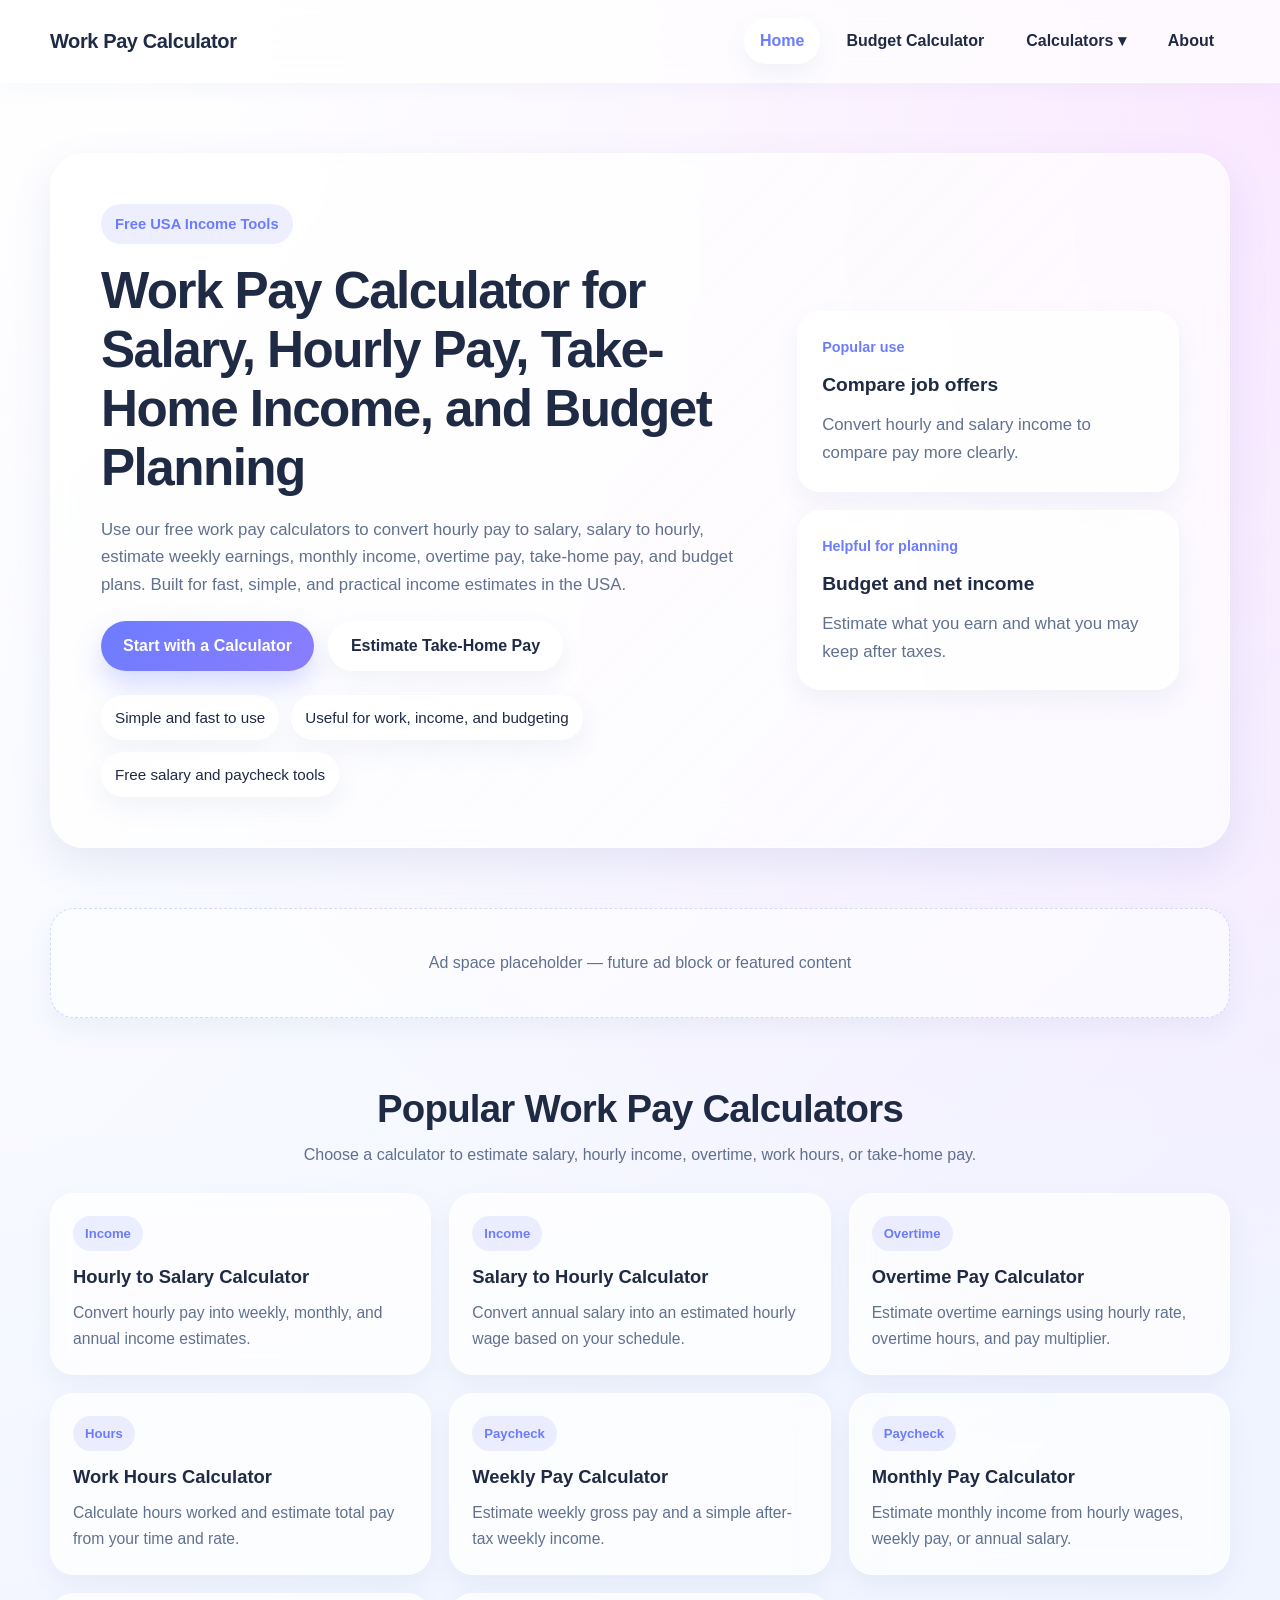
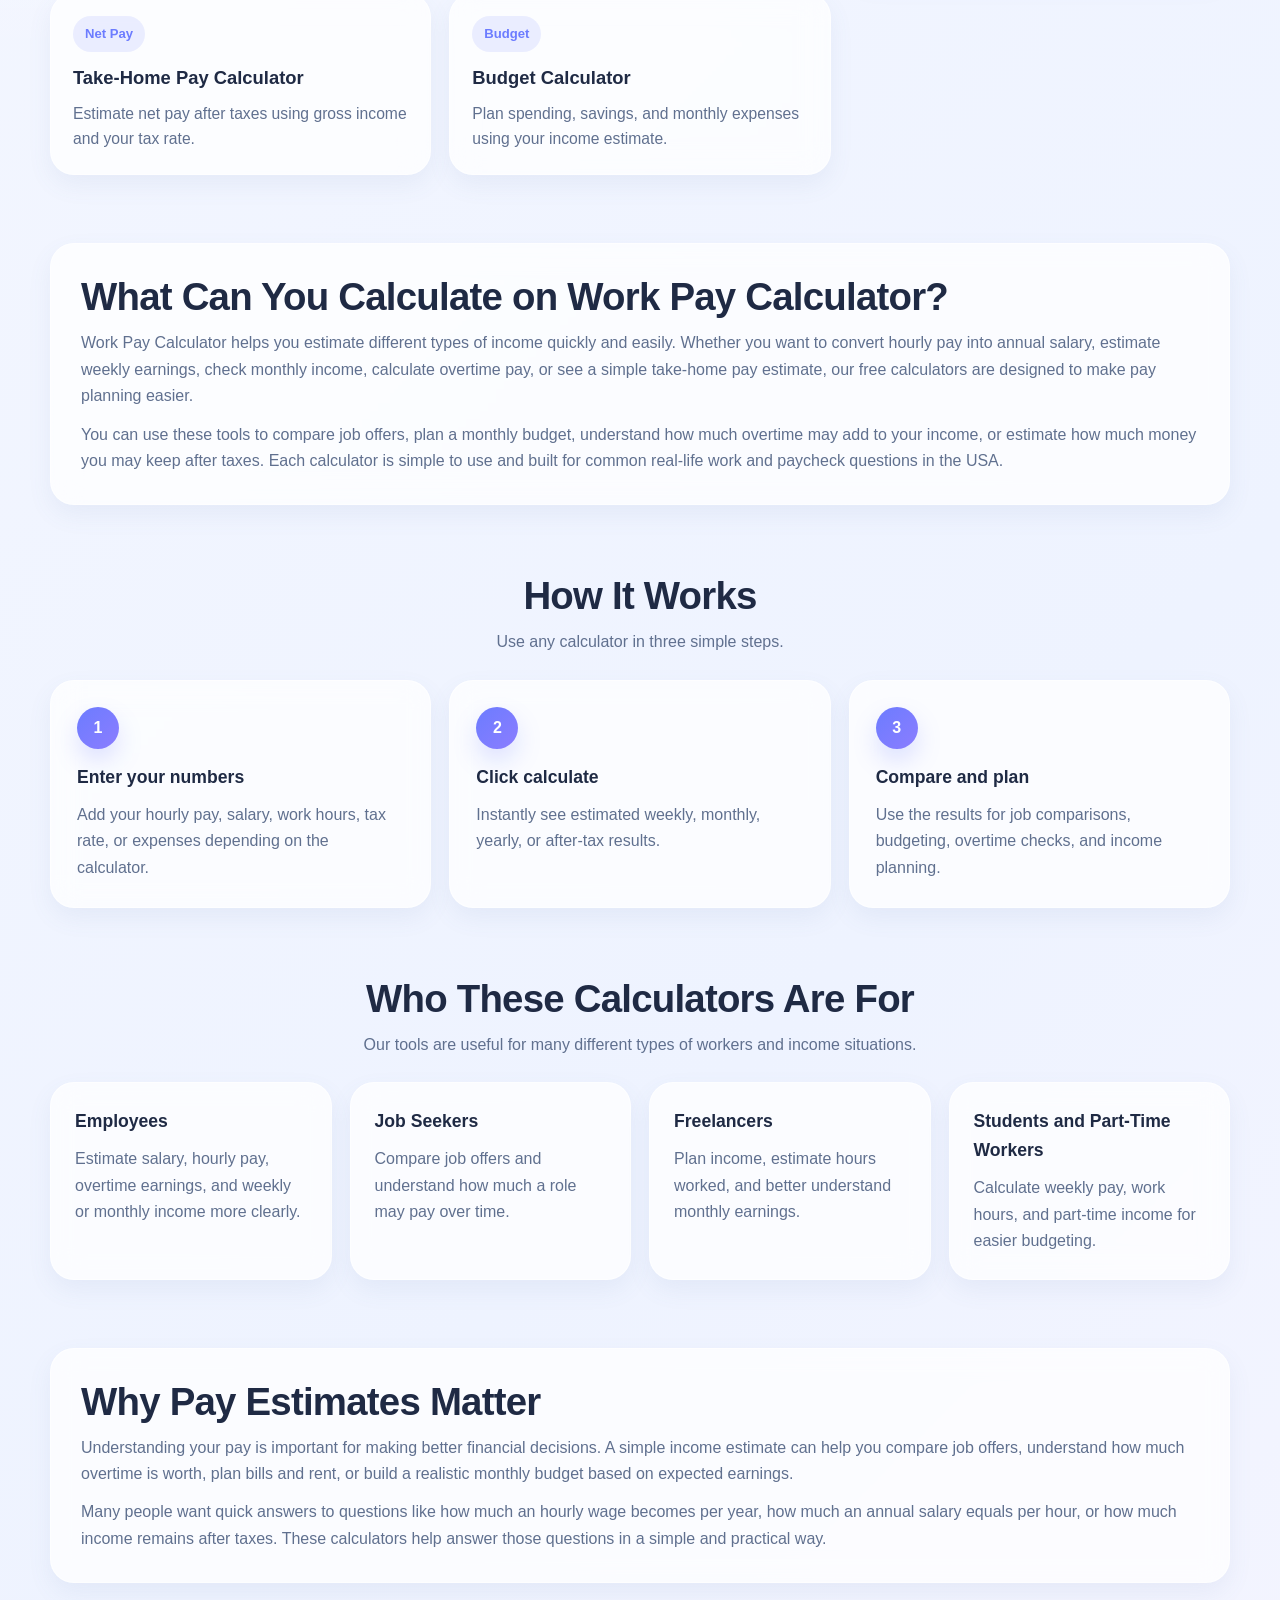
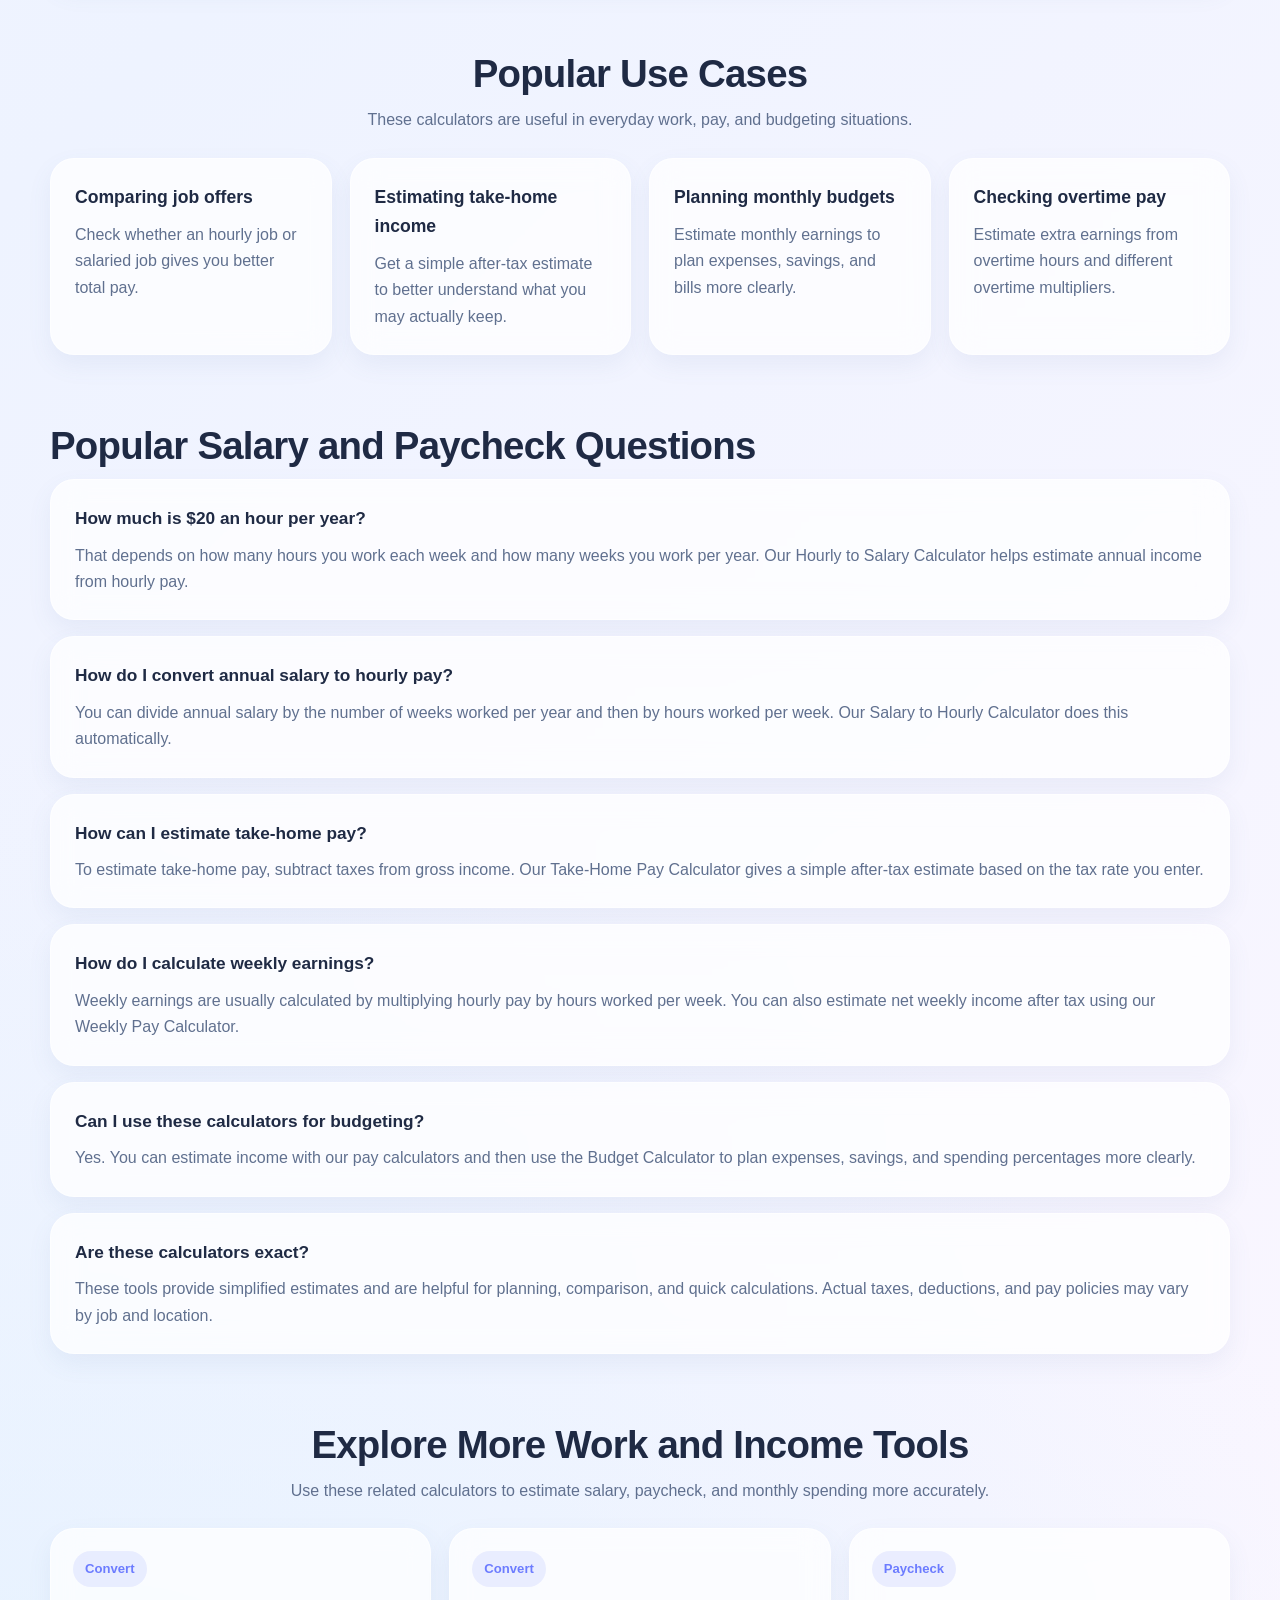
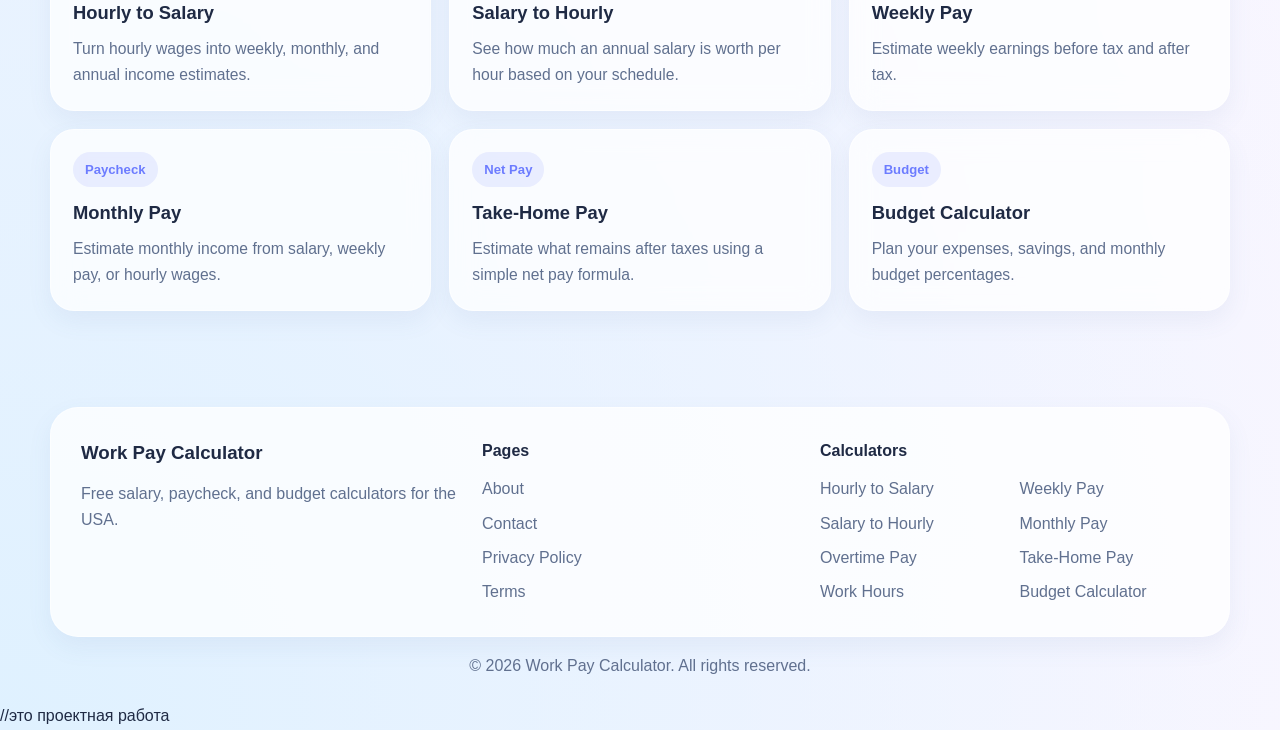
==== commit f9708173: "Fix calculators, update budget page, improve styles" ====
--- a/index.html
+++ b/index.html
@@ -439,5 +439,9 @@
         </div>
     </footer>
 
+
+
+    
 </body>
-</html>+//это проектная работа
+</html>
